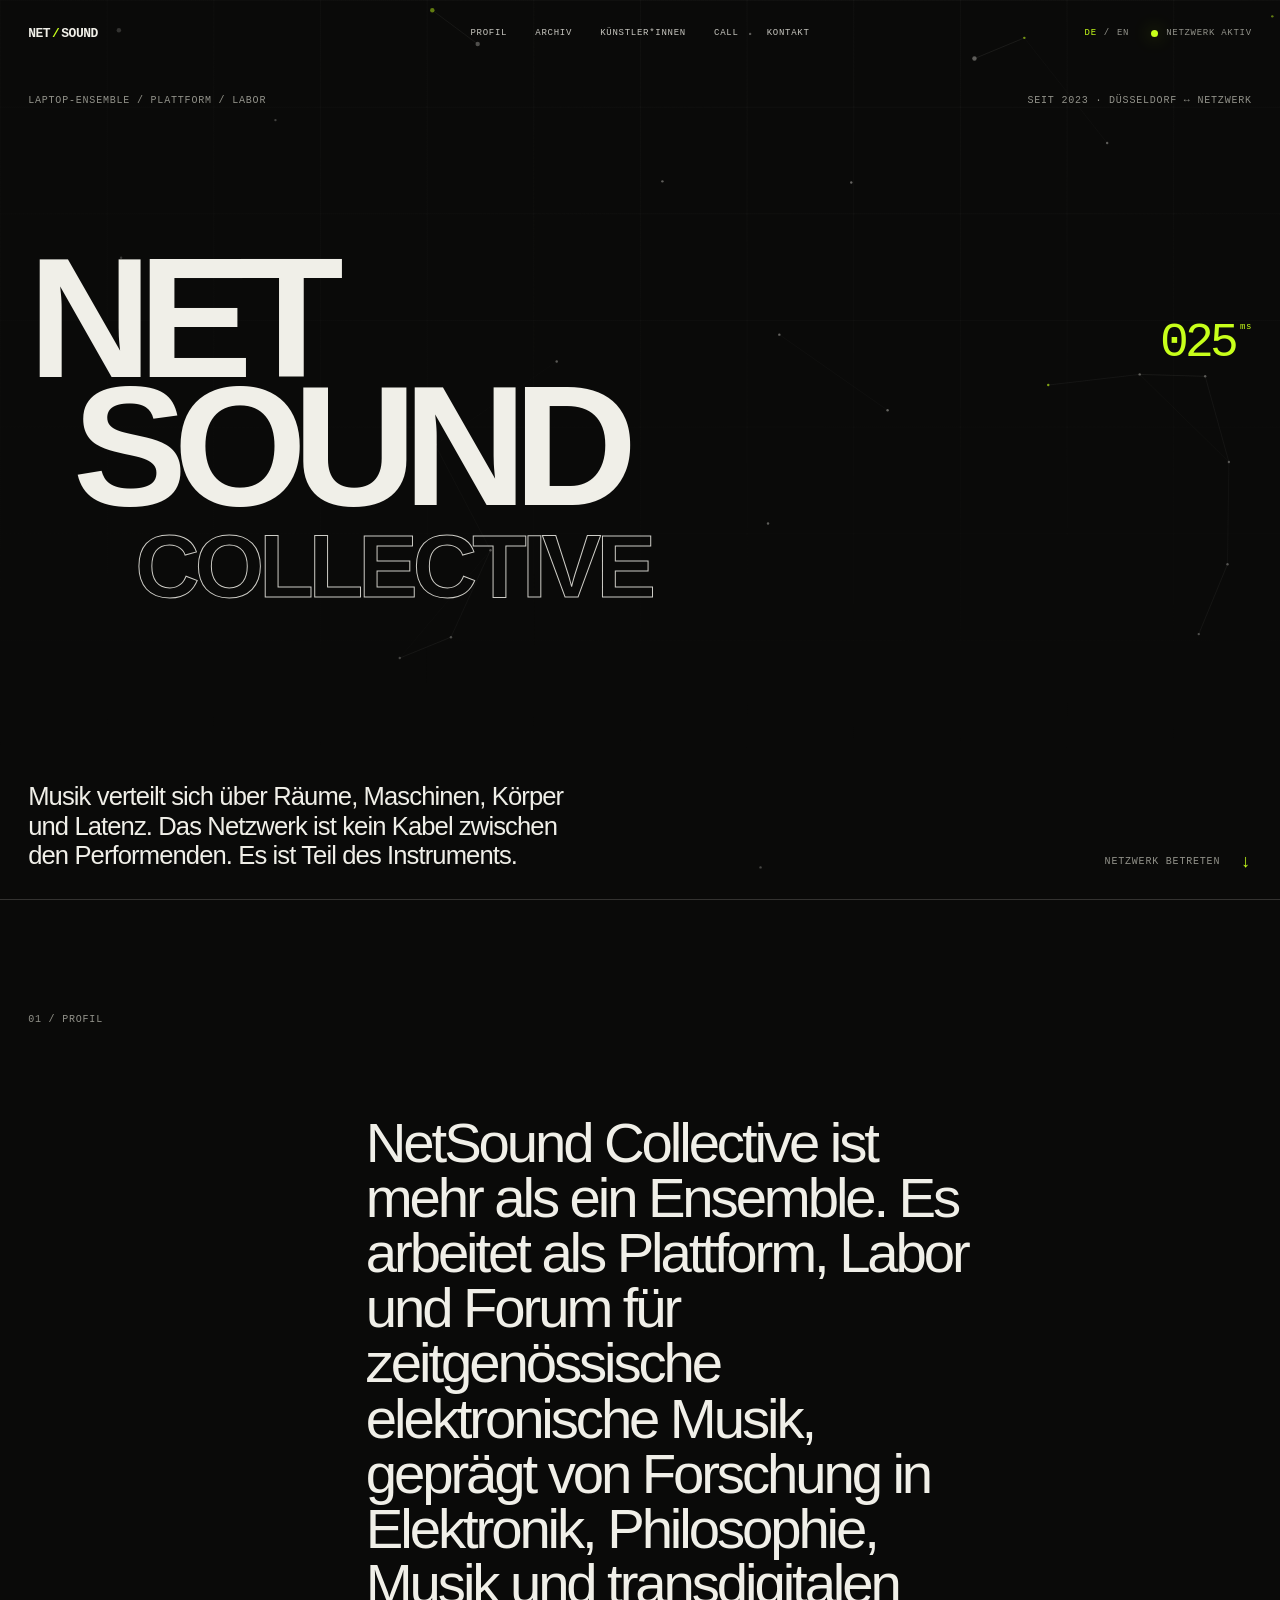
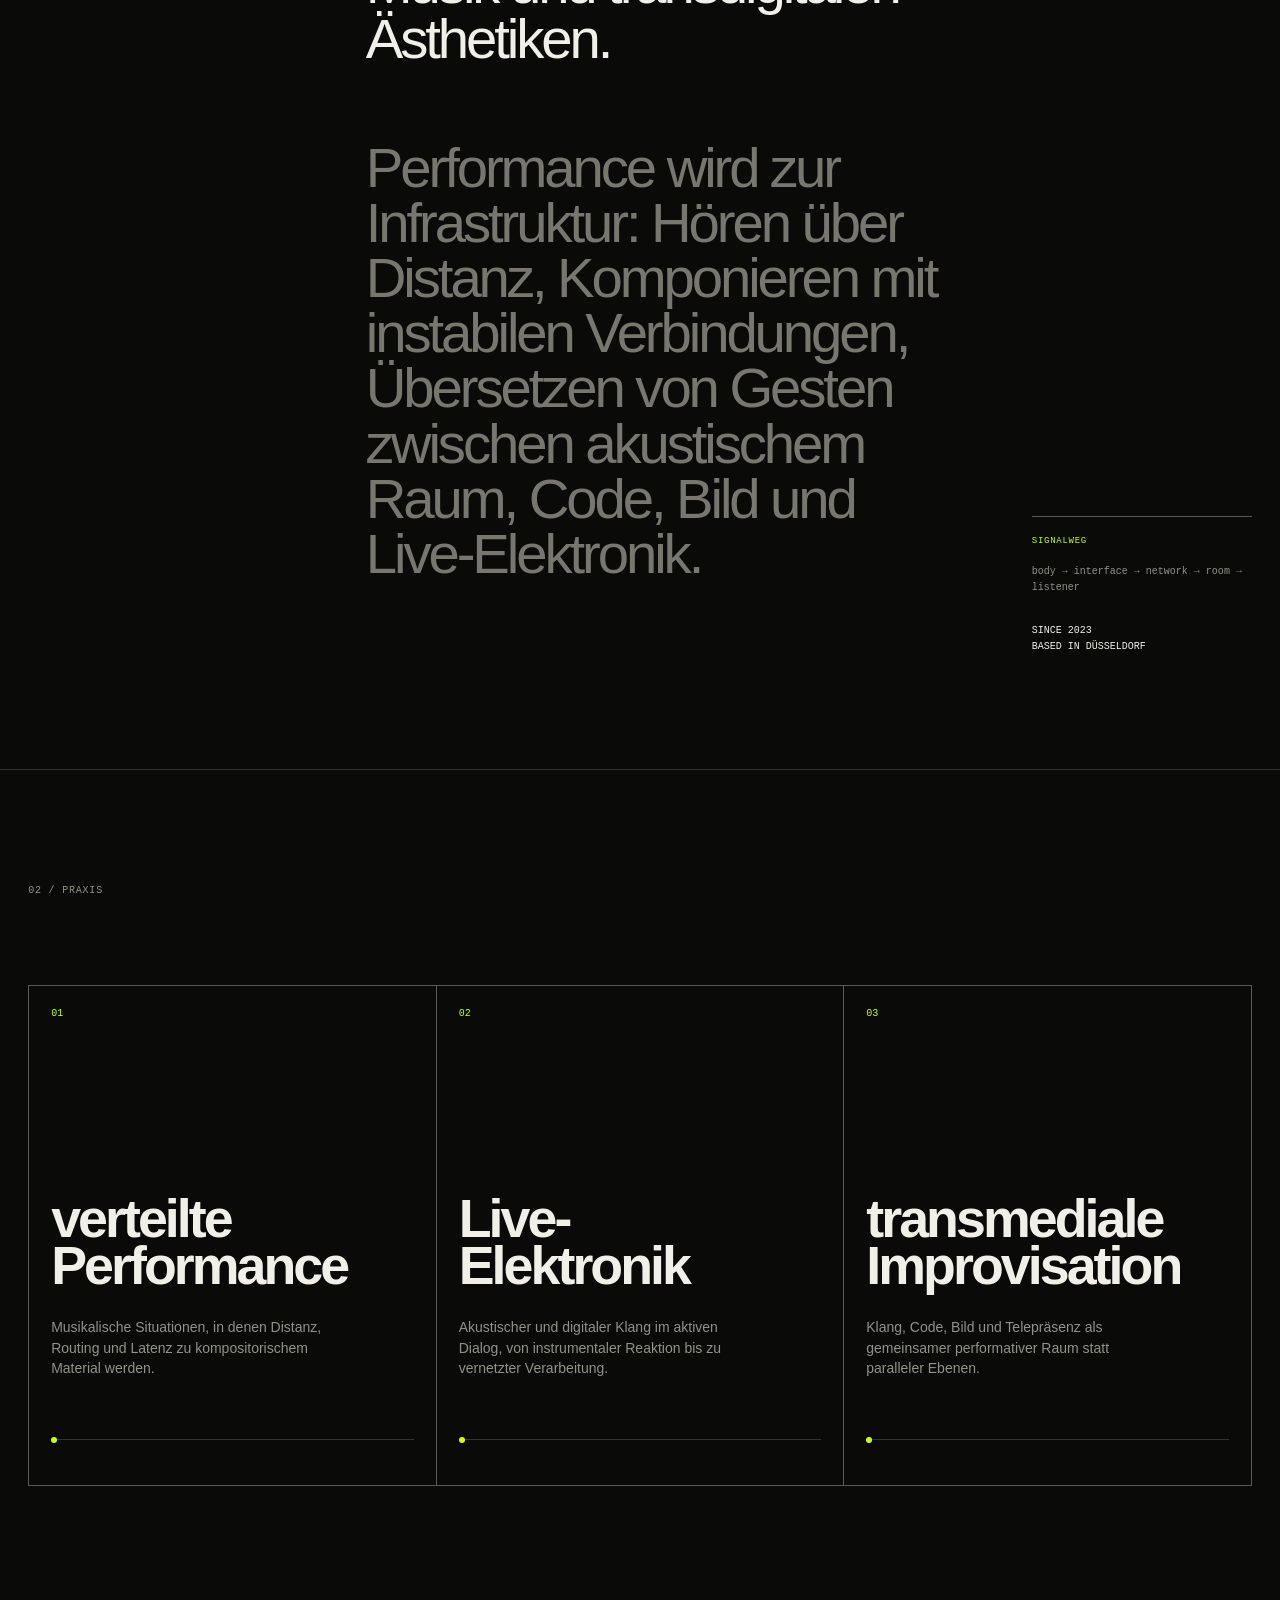
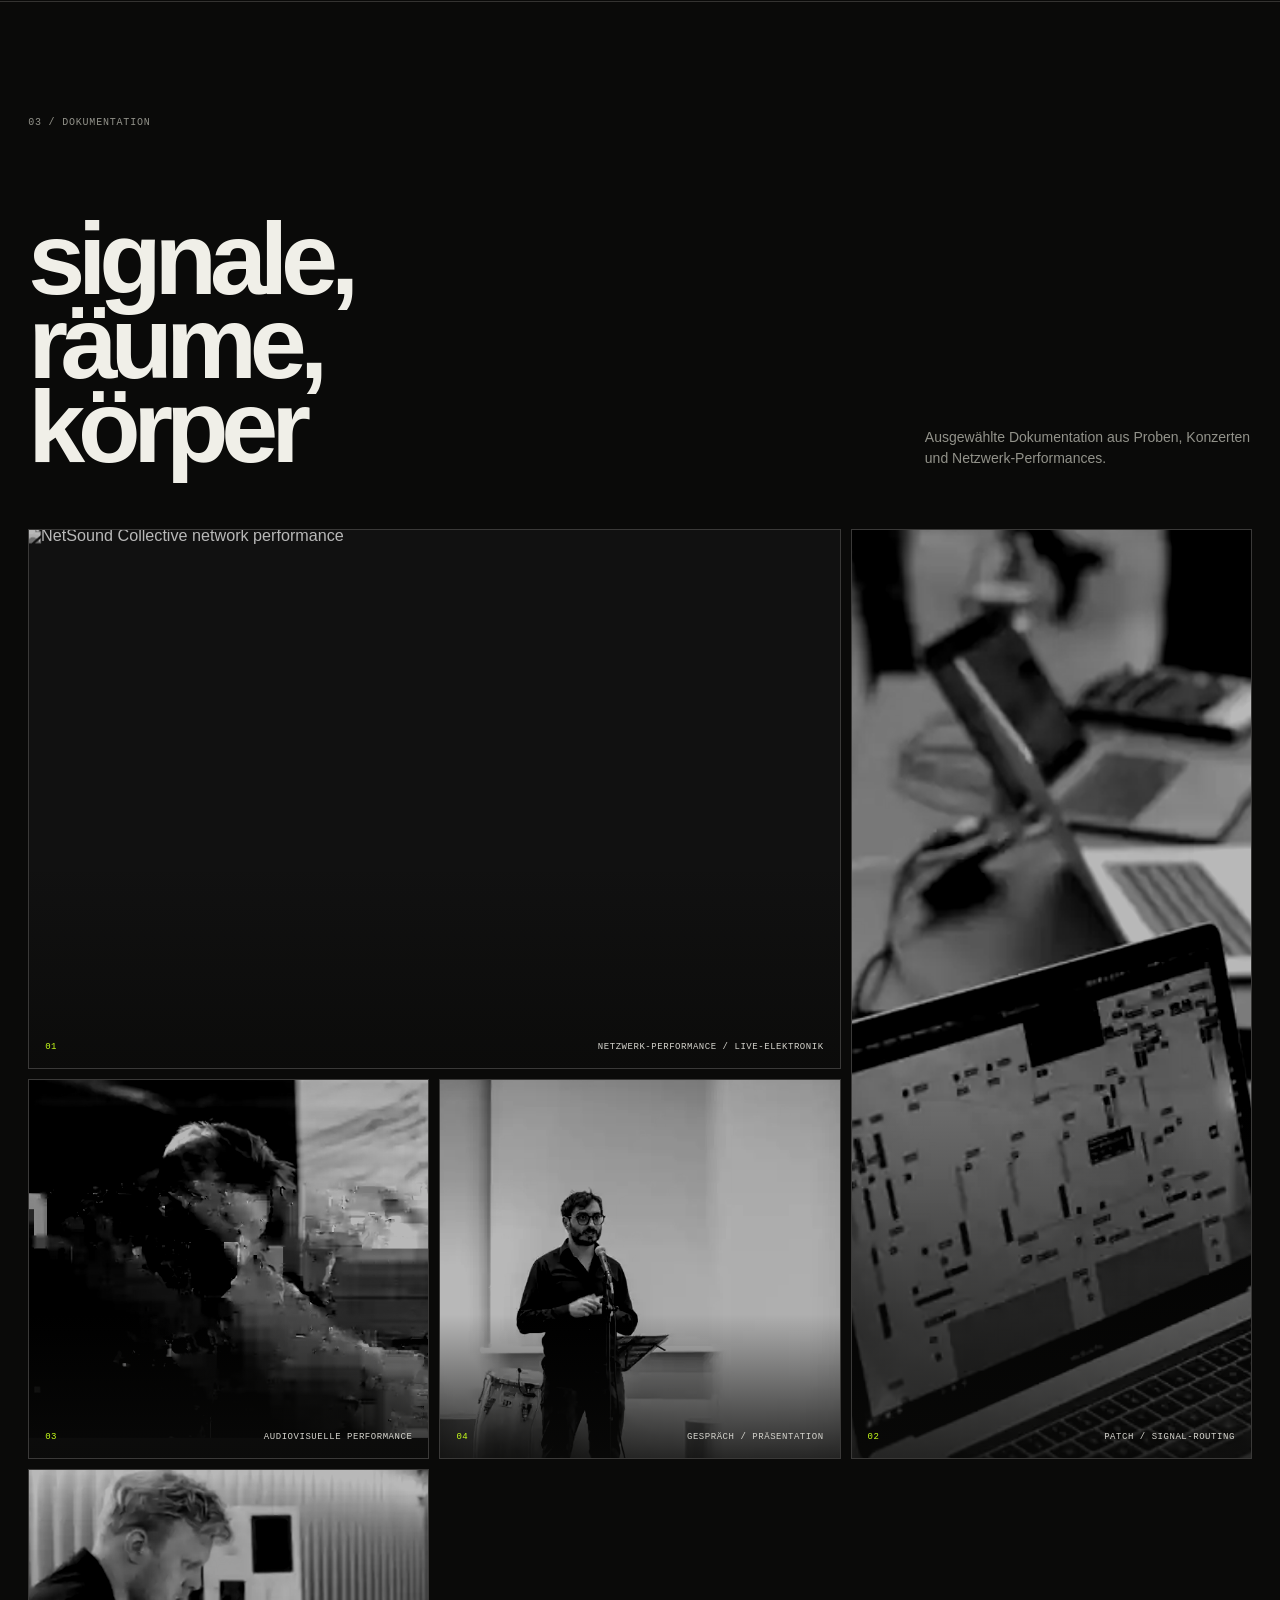
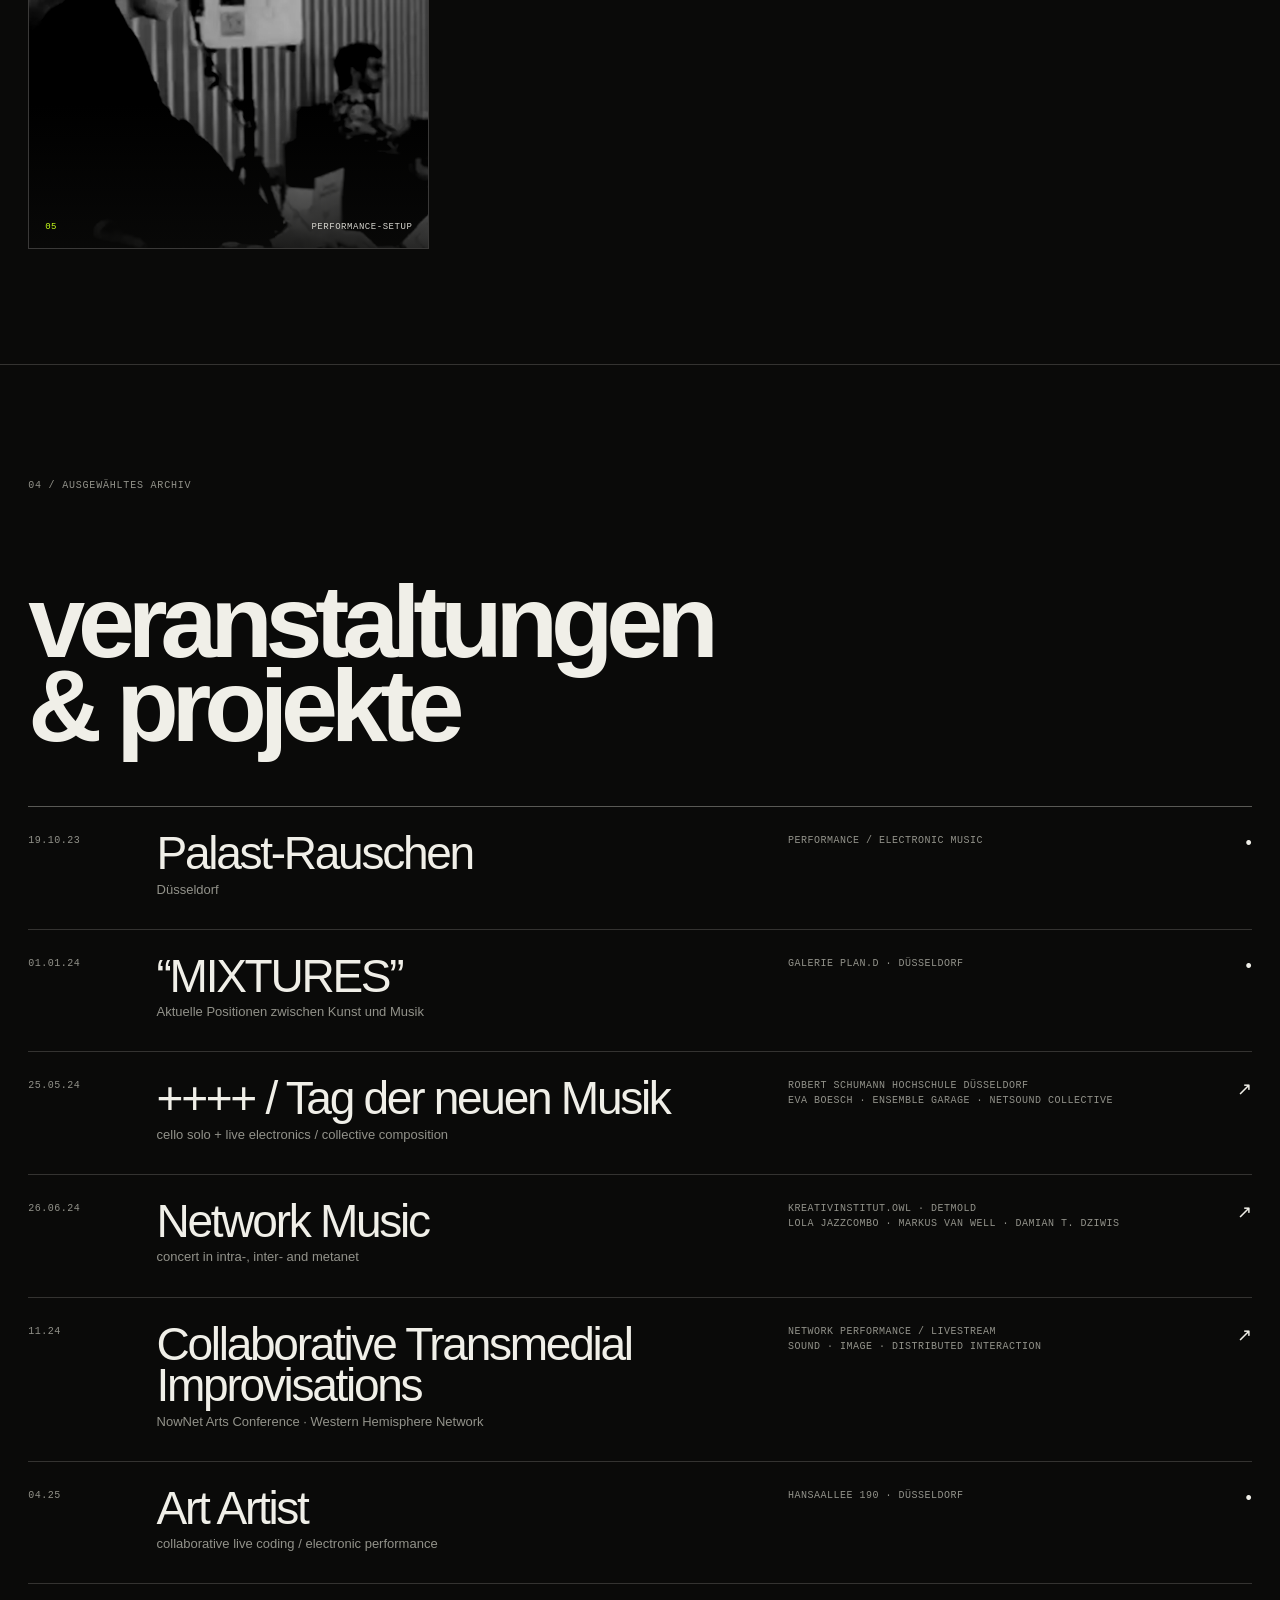
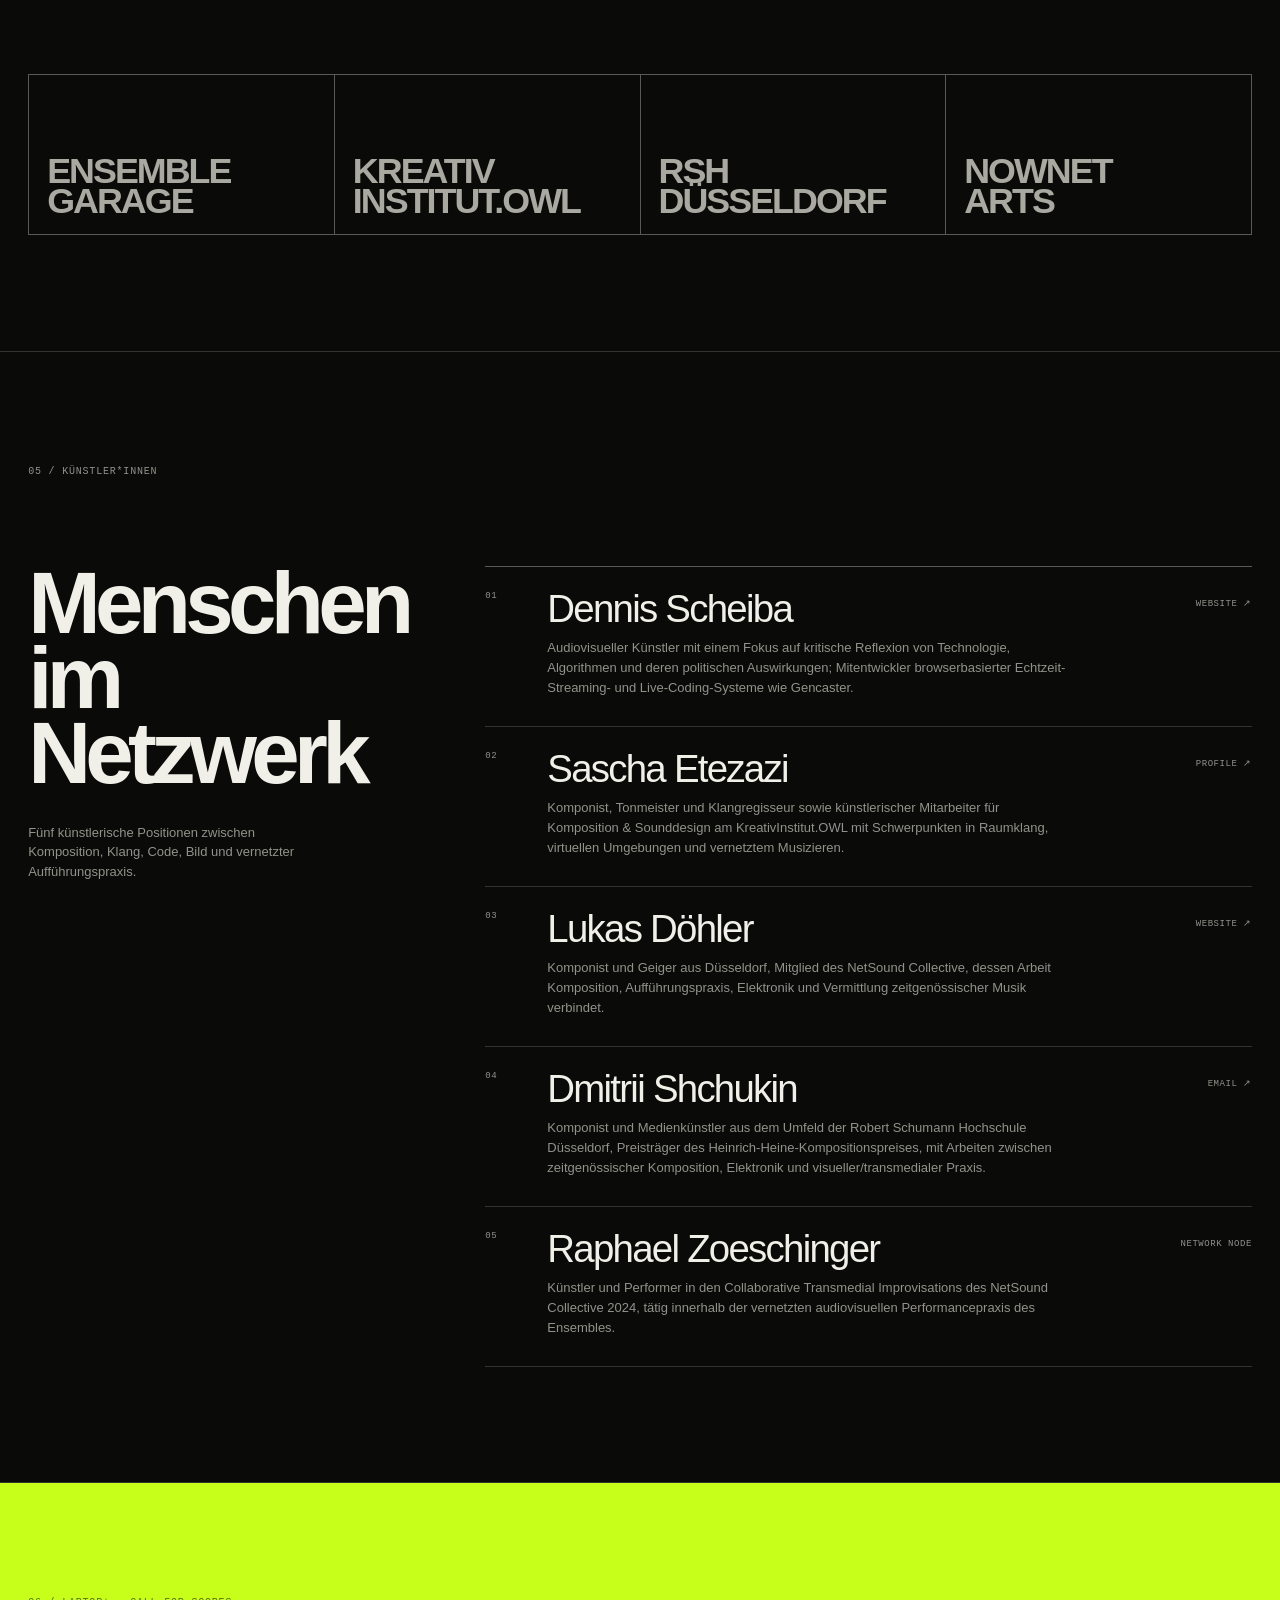
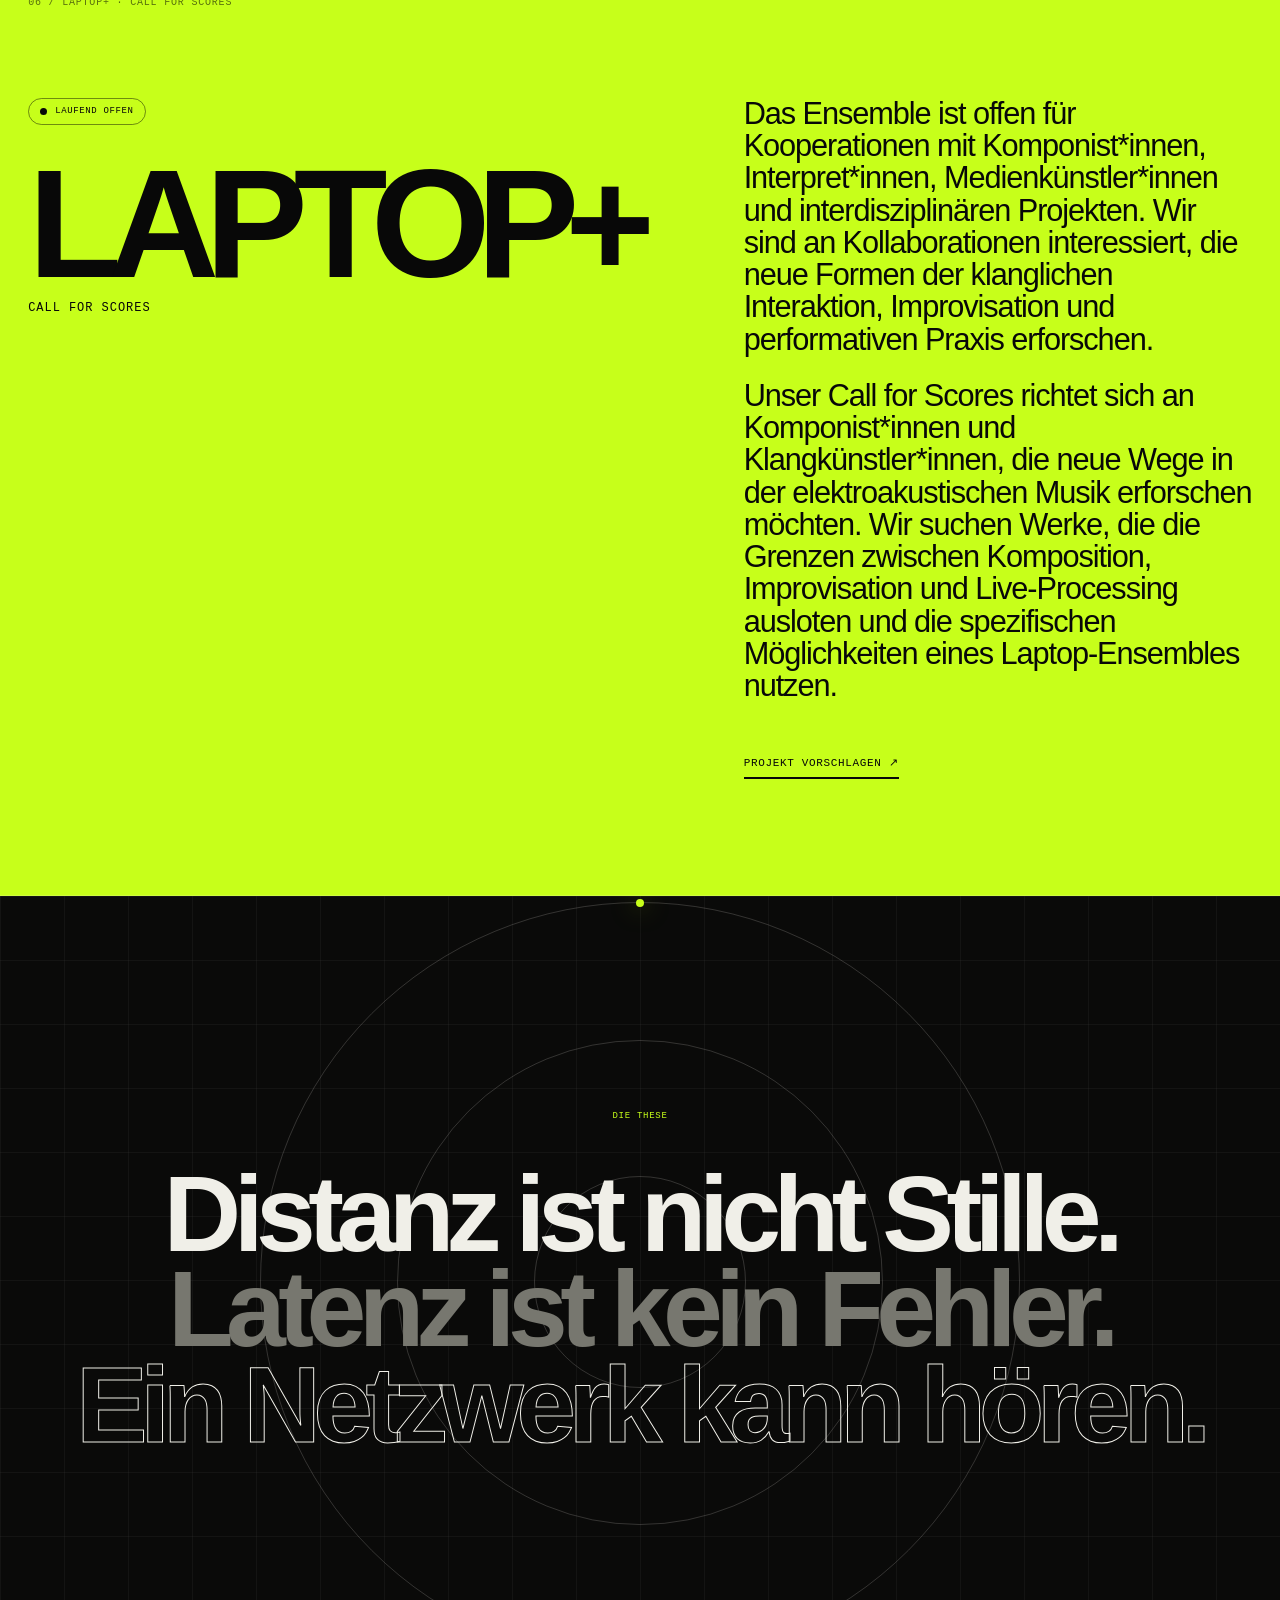
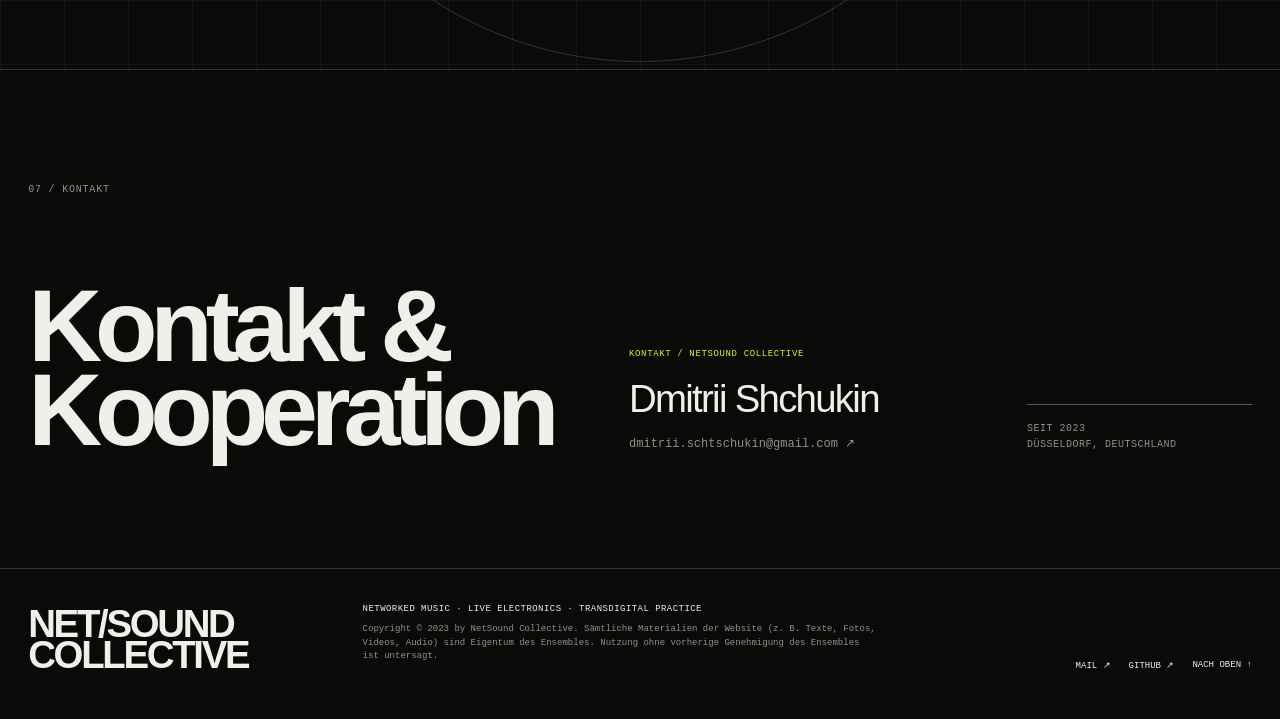
==== de.html @ 01eddfca "feat: expand bilingual NetSound Collective website" ====
<!doctype html>
<html lang="de">
<head>
  <meta charset="utf-8" />
  <meta name="viewport" content="width=device-width, initial-scale=1" />
  <meta name="theme-color" content="#0a0a09" />
  <meta name="description" content="NetSound Collective — Laptop-Ensemble für vernetzte, elektronische und transdigitale Musik, gegründet 2023 in Düsseldorf." />
  <link rel="alternate" hreflang="en" href="./index.html" />
  <link rel="alternate" hreflang="de" href="./de.html" />
  <title>NetSound Collective</title>
  <link rel="stylesheet" href="./styles.css" />
</head>
<body>
  <a class="skip-link" href="#main">Zum Inhalt springen</a>

  <header class="site-header" data-header>
    <a class="wordmark" href="#top" aria-label="NetSound Collective">
      <span>NET</span><span class="slash">/</span><span>SOUND</span>
    </a>

    <nav class="nav" aria-label="Primary navigation">
      <a href="#statement">Profil</a>
      <a href="#archive">Archiv</a>
      <a href="#artists">Künstler*innen</a>
      <a href="#call">Call</a>
      <a href="#contact">Kontakt</a>
    </nav>

    <div class="header-tools">
      <div class="language-switch" aria-label="Language">
        <span class="active">DE</span>
        <span>/</span>
        <a href="./index.html">EN</a>
      </div>
      <div class="status" aria-label="Netzwerk aktiv">
        <span class="status-dot"></span><span>Netzwerk aktiv</span>
      </div>
    </div>
  </header>

  <main id="main">
    <section class="hero" id="top" aria-labelledby="hero-title">
      <canvas class="network-canvas" data-network aria-hidden="true"></canvas>
      <div class="hero-grid"></div>

      <div class="hero-kicker reveal">
        <span>Laptop-Ensemble / Plattform / Labor</span>
        <span>Seit 2023 · Düsseldorf ↔ Netzwerk</span>
      </div>

      <h1 id="hero-title" class="hero-title reveal">
        <span>NET</span><span>SOUND</span><span>COLLECTIVE</span>
      </h1>

      <div class="hero-bottom reveal">
        <p class="hero-intro">Musik verteilt sich über Räume, Maschinen, Körper und Latenz. Das Netzwerk ist kein Kabel zwischen den Performenden. Es ist Teil des Instruments.</p>
        <a class="scroll-link" href="#statement">Netzwerk betreten <span>↓</span></a>
      </div>

      <div class="latency-readout" aria-hidden="true"><span data-latency>028</span><small>ms</small></div>
    </section>

    <section class="section statement" id="statement">
      <div class="section-index">01 / Profil</div>
      <div class="statement-copy reveal">
        <p>NetSound Collective ist mehr als ein Ensemble. Es arbeitet als Plattform, Labor und Forum für zeitgenössische elektronische Musik, geprägt von Forschung in Elektronik, Philosophie, Musik und transdigitalen Ästhetiken.</p>
        <p class="muted">Performance wird zur Infrastruktur: Hören über Distanz, Komponieren mit instabilen Verbindungen, Übersetzen von Gesten zwischen akustischem Raum, Code, Bild und Live-Elektronik.</p>
      </div>
      <aside class="statement-note reveal">
        <span>Signalweg</span>
        <strong>body → interface → network → room → listener</strong>
        <strong class="identity-note">since 2023<br />based in Düsseldorf</strong>
      </aside>
    </section>

    <section class="section practice" id="practice">
      <div class="section-index">02 / Praxis</div>
      <div class="practice-grid">
        <article class="practice-card reveal">
          <span class="card-number">01</span><h2>verteilte<br />Performance</h2><p>Musikalische Situationen, in denen Distanz, Routing und Latenz zu kompositorischem Material werden.</p>
          <div class="signal-line" aria-hidden="true"><i></i></div>
        </article>
        <article class="practice-card reveal">
          <span class="card-number">02</span><h2>Live-<br />Elektronik</h2><p>Akustischer und digitaler Klang im aktiven Dialog, von instrumentaler Reaktion bis zu vernetzter Verarbeitung.</p>
          <div class="signal-line offset" aria-hidden="true"><i></i></div>
        </article>
        <article class="practice-card reveal">
          <span class="card-number">03</span><h2>transmediale<br />Improvisation</h2><p>Klang, Code, Bild und Telepräsenz als gemeinsamer performativer Raum statt paralleler Ebenen.</p>
          <div class="signal-line slow" aria-hidden="true"><i></i></div>
        </article>
      </div>
    </section>

    <section class="section media-section" id="documentation">
      <div class="section-index">03 / Dokumentation</div>
      <div class="media-heading reveal">
        <h2>Signale,<br />Räume,<br />Körper</h2><p>Ausgewählte Dokumentation aus Proben, Konzerten und Netzwerk-Performances.</p>
      </div>
      <div class="media-grid">
        <figure class="media-item media-wide reveal">
          <img src="./assets/performance-01.webp" alt="NetSound Collective network performance" loading="lazy" />
          <figcaption><span>01</span>Netzwerk-Performance / Live-Elektronik</figcaption>
        </figure>
        <figure class="media-item media-tall reveal">
          <img src="./assets/equipment-01.webp" alt="Laptop with audio patch and signal routing" loading="lazy" />
          <figcaption><span>02</span>Patch / Signal-Routing</figcaption>
        </figure>
        <figure class="media-item reveal">
          <img src="./assets/performance-02.webp" alt="Audiovisual electronic music performance" loading="lazy" />
          <figcaption><span>03</span>Audiovisuelle Performance</figcaption>
        </figure>
        <figure class="media-item reveal">
          <img src="./assets/talk-01.webp" alt="Presentation during a NetSound Collective project" loading="lazy" />
          <figcaption><span>04</span>Gespräch / Präsentation</figcaption>
        </figure>
        <figure class="media-item reveal">
          <img src="./assets/performance-03.webp" alt="Electronic music performance setup" loading="lazy" />
          <figcaption><span>05</span>Performance-Setup</figcaption>
        </figure>
      </div>
    </section>

    <section class="section archive" id="archive">
      <div class="section-index">04 / ausgewähltes Archiv</div>
      <div class="archive-heading reveal"><h2>Veranstaltungen<br />& Projekte</h2></div>
      <div class="archive-list">
        <div class="archive-row reveal">
          <div class="archive-year">19.10.23</div>
          <div class="archive-main"><h3>Palast-Rauschen</h3><p>Düsseldorf</p></div>
          <div class="archive-meta">performance / electronic music</div><span class="archive-arrow">•</span>
        </div>
        <div class="archive-row reveal">
          <div class="archive-year">01.01.24</div>
          <div class="archive-main"><h3>“MIXTURES”</h3><p>Aktuelle Positionen zwischen Kunst und Musik</p></div>
          <div class="archive-meta">Galerie plan.d · Düsseldorf</div><span class="archive-arrow">•</span>
        </div>
        <a class="archive-row reveal" href="https://lukas-shotaro.de/werke/" target="_blank" rel="noreferrer">
          <div class="archive-year">25.05.24</div>
          <div class="archive-main"><h3>++++ / Tag der neuen Musik</h3><p>cello solo + live electronics / collective composition</p></div>
          <div class="archive-meta">Robert Schumann Hochschule Düsseldorf<br />Eva Boesch · Ensemble GARAGE · NetSound Collective</div><span class="archive-arrow">↗</span>
        </a>
        <a class="archive-row reveal" href="https://www.uni-paderborn.de/en/research/research-in-profile/digital-humanities/news/page-5" target="_blank" rel="noreferrer">
          <div class="archive-year">26.06.24</div>
          <div class="archive-main"><h3>Network Music</h3><p>concert in intra-, inter- and metanet</p></div>
          <div class="archive-meta">KreativInstitut.OWL · Detmold<br />LoLa Jazzcombo · Markus van Well · Damian T. Dziwis</div><span class="archive-arrow">↗</span>
        </a>
        <a class="archive-row reveal" href="https://lukas-shotaro.de/engagements/" target="_blank" rel="noreferrer">
          <div class="archive-year">11.24</div>
          <div class="archive-main"><h3>Collaborative Transmedial Improvisations</h3><p>NowNet Arts Conference · Western Hemisphere Network</p></div>
          <div class="archive-meta">network performance / livestream<br />sound · image · distributed interaction</div><span class="archive-arrow">↗</span>
        </a>
        <div class="archive-row reveal">
          <div class="archive-year">04.25</div>
          <div class="archive-main"><h3>Art Artist</h3><p>collaborative live coding / electronic performance</p></div>
          <div class="archive-meta">Hansaallee 190 · Düsseldorf</div><span class="archive-arrow">•</span>
        </div>
      </div>

      <div class="partners reveal" aria-label="Selected partners and contexts">
        <a href="https://ensemblegarage.de/" target="_blank" rel="noreferrer">ENSEMBLE<br />GARAGE</a>
        <a href="https://kreativ.institute/" target="_blank" rel="noreferrer">KREATIV<br />INSTITUT.OWL</a>
        <a href="https://www.rsh-duesseldorf.de/" target="_blank" rel="noreferrer">RSH<br />DÜSSELDORF</a>
        <a href="https://nownetarts.org/" target="_blank" rel="noreferrer">NOWNET<br />ARTS</a>
      </div>
    </section>

    <section class="section artists" id="artists">
      <div class="section-index">05 / Künstler*innen</div>
      <div class="artists-heading reveal">
        <h2>Menschen im<br />Netzwerk</h2><p>Fünf künstlerische Positionen zwischen Komposition, Klang, Code, Bild und vernetzter Aufführungspraxis.</p>
      </div>

      <div class="artist-list reveal">
        <article class="artist-bio">
          <span class="artist-no">01</span>
          <div><h3>Dennis Scheiba</h3>
            <p>Audiovisueller Künstler mit einem Fokus auf kritische Reflexion von Technologie, Algorithmen und deren politischen Auswirkungen; Mitentwickler browserbasierter Echtzeit-Streaming- und Live-Coding-Systeme wie Gencaster.</p>
          </div>
          <a href="https://dennis-scheiba.com/" target="_blank" rel="noreferrer">website ↗</a>
        </article>
        <article class="artist-bio">
          <span class="artist-no">02</span>
          <div><h3>Sascha Etezazi</h3>
            <p>Komponist, Tonmeister und Klangregisseur sowie künstlerischer Mitarbeiter für Komposition & Sounddesign am KreativInstitut.OWL mit Schwerpunkten in Raumklang, virtuellen Umgebungen und vernetztem Musizieren.</p>
          </div>
          <a href="https://kreativ.institute/de/ueber-kio/team/sascha-etezazi" target="_blank" rel="noreferrer">profile ↗</a>
        </article>
        <article class="artist-bio">
          <span class="artist-no">03</span>
          <div><h3>Lukas Döhler</h3>
            <p>Komponist und Geiger aus Düsseldorf, Mitglied des NetSound Collective, dessen Arbeit Komposition, Aufführungspraxis, Elektronik und Vermittlung zeitgenössischer Musik verbindet.</p>
          </div>
          <a href="https://lukas-shotaro.de/" target="_blank" rel="noreferrer">website ↗</a>
        </article>
        <article class="artist-bio">
          <span class="artist-no">04</span>
          <div><h3>Dmitrii Shchukin</h3>
            <p>Komponist und Medienkünstler aus dem Umfeld der Robert Schumann Hochschule Düsseldorf, Preisträger des Heinrich-Heine-Kompositionspreises, mit Arbeiten zwischen zeitgenössischer Komposition, Elektronik und visueller/transmedialer Praxis.</p>
          </div>
          <a href="mailto:dmitrii.schtschukin@gmail.com">email ↗</a>
        </article>
        <article class="artist-bio">
          <span class="artist-no">05</span>
          <div><h3>Raphael Zoeschinger</h3>
            <p>Künstler und Performer in den Collaborative Transmedial Improvisations des NetSound Collective 2024, tätig innerhalb der vernetzten audiovisuellen Performancepraxis des Ensembles.</p>
          </div>
          <span class="artist-role">network node</span>
        </article>
      </div>
    </section>

    <section class="section call-section" id="call">
      <div class="section-index">06 / Laptop+ · Call for Scores</div>
      <div class="call-layout">
        <div class="call-heading reveal">
          <span class="open-pill"><i></i>laufend offen</span>
          <h2>LAPTOP+</h2>
          <strong>Call for Scores</strong>
        </div>
        <div class="call-copy reveal">
          <p>Das Ensemble ist offen für Kooperationen mit Komponist*innen, Interpret*innen, Medienkünstler*innen und interdisziplinären Projekten. Wir sind an Kollaborationen interessiert, die neue Formen der klanglichen Interaktion, Improvisation und performativen Praxis erforschen.</p>
          <p>Unser Call for Scores richtet sich an Komponist*innen und Klangkünstler*innen, die neue Wege in der elektroakustischen Musik erforschen möchten. Wir suchen Werke, die die Grenzen zwischen Komposition, Improvisation und Live-Processing ausloten und die spezifischen Möglichkeiten eines Laptop-Ensembles nutzen.</p>
          <a class="call-action" href="mailto:dmitrii.schtschukin@gmail.com?subject=NetSound%20Collective%20-%20Laptop%2B%20Call%20for%20Scores">Projekt vorschlagen ↗</a>
        </div>
      </div>
    </section>

    <section class="section manifesto">
      <div class="manifesto-grid" aria-hidden="true"></div>
      <div class="manifesto-text reveal">
        <span>die These</span>
        <p>Distanz ist nicht Stille.</p>
        <p>Latenz ist kein Fehler.</p>
        <p>Ein Netzwerk kann hören.</p>
      </div>
      <div class="manifesto-node" aria-hidden="true"><i></i></div>
    </section>

    <section class="section contact-section" id="contact">
      <div class="section-index">07 / Kontakt</div>
      <div class="contact-grid">
        <div class="contact-title reveal"><h2>Kontakt &<br />Kooperation</h2></div>
        <div class="contact-details reveal">
          <span>Kontakt / NetSound Collective</span>
          <h3>Dmitrii Shchukin</h3>
          <a href="mailto:dmitrii.schtschukin@gmail.com">dmitrii.schtschukin@gmail.com ↗</a>
        </div>
        <div class="contact-place reveal"><p>Seit 2023<br />Düsseldorf, Deutschland</p></div>
      </div>
    </section>
  </main>

  <footer class="footer">
    <div class="footer-mark">NET/SOUND<br />COLLECTIVE</div>
    <div class="footer-copy">
      <p>networked music · live electronics · transdigital practice</p>
      <p class="muted">Copyright © 2023 by NetSound Collective. Sämtliche Materialien der Website (z. B. Texte, Fotos, Videos, Audio) sind Eigentum des Ensembles. Nutzung ohne vorherige Genehmigung des Ensembles ist untersagt.</p>
    </div>
    <div class="footer-links">
      <a href="mailto:dmitrii.schtschukin@gmail.com">mail ↗</a>
      <a href="https://github.com/dschkn/netsoundcollective" target="_blank" rel="noreferrer">github ↗</a>
      <a href="#top">nach oben ↑</a>
    </div>
  </footer>

  <script src="./script.js"></script>
</body>
</html>
---- styles.css ----
:root {
  --bg: #0a0a09;
  --bg-soft: #11110f;
  --ink: #f0efe8;
  --muted: #92928a;
  --line: rgba(240,239,232,.18);
  --line-strong: rgba(240,239,232,.34);
  --signal: #c7ff1a;
  --max: 1600px;
  --pad: clamp(18px, 2.2vw, 36px);
  --sans: Inter, "Helvetica Neue", Helvetica, Arial, sans-serif;
  --mono: "SFMono-Regular", "SF Mono", "Roboto Mono", "Courier New", monospace;
}
* { box-sizing: border-box; }
html { scroll-behavior: smooth; background: var(--bg); }
body { margin: 0; background: var(--bg); color: var(--ink); font-family: var(--sans); -webkit-font-smoothing: antialiased; overflow-x: hidden; }
a { color: inherit; text-decoration: none; }
::selection { background: var(--signal); color: #080808; }
.skip-link { position: fixed; top: 8px; left: 8px; transform: translateY(-150%); z-index: 100; padding: 8px 10px; background: var(--signal); color: #000; font: 12px var(--mono); }
.skip-link:focus { transform: translateY(0); }

.site-header { position: fixed; inset: 0 0 auto 0; z-index: 40; min-height: 68px; padding: 0 var(--pad); display: grid; grid-template-columns: 1fr auto 1fr; align-items: center; border-bottom: 1px solid transparent; transition: background .25s ease, border-color .25s ease; }
.site-header.scrolled { background: rgba(10,10,9,.9); backdrop-filter: blur(14px); border-bottom-color: var(--line); }
.wordmark { width: max-content; font: 700 13px/1 var(--mono); letter-spacing: -.04em; }
.wordmark .slash { color: var(--signal); margin: 0 2px; }
.nav { display: flex; gap: clamp(16px, 2.2vw, 36px); }
.nav a, .status, .language-switch { font: 9px/1 var(--mono); text-transform: uppercase; letter-spacing: .08em; }
.nav a { color: #c7c6bf; transition: color .2s ease; }
.nav a:hover, .language-switch a:hover { color: var(--signal); }
.header-tools { justify-self: end; display: flex; align-items: center; gap: 22px; }
.language-switch { display: flex; gap: 7px; color: var(--muted); }
.language-switch .active { color: var(--signal); }
.status { display: flex; align-items: center; gap: 8px; color: var(--muted); }
.status-dot { width: 7px; aspect-ratio: 1; border-radius: 50%; background: var(--signal); box-shadow: 0 0 18px rgba(199,255,26,.45); animation: breathe 2.4s ease-in-out infinite; }
@keyframes breathe { 50% { opacity: .28; } }

.hero { position: relative; min-height: 100svh; padding: 94px var(--pad) 28px; display: grid; grid-template-rows: auto 1fr auto; overflow: hidden; border-bottom: 1px solid var(--line); }
.network-canvas, .hero-grid { position: absolute; inset: 0; width: 100%; height: 100%; }
.network-canvas { z-index: 0; opacity: .72; }
.hero-grid { z-index: 0; pointer-events: none; background-image: linear-gradient(to right, rgba(240,239,232,.04) 1px, transparent 1px), linear-gradient(to bottom, rgba(240,239,232,.04) 1px, transparent 1px); background-size: 8.333vw 8.333vw; mask-image: linear-gradient(to bottom, rgba(0,0,0,.9), transparent 88%); }
.hero::after { content:""; position:absolute; inset:0; pointer-events:none; background:radial-gradient(circle at 68% 34%, transparent 0, transparent 14%, rgba(10,10,9,.3) 52%, rgba(10,10,9,.8) 100%); }
.hero > *:not(.network-canvas):not(.hero-grid) { position: relative; z-index: 2; }
.hero-kicker { display:flex; justify-content:space-between; font:10px/1.4 var(--mono); text-transform:uppercase; letter-spacing:.08em; color:var(--muted); }
.hero-title { align-self:center; margin:3vh 0 7vh; display:flex; flex-direction:column; width:min-content; font-size:clamp(76px,13.4vw,250px); line-height:.75; letter-spacing:-.08em; font-weight:760; text-transform:uppercase; }
.hero-title span:nth-child(2){ margin-left:.26em; }
.hero-title span:nth-child(3){ color:transparent; -webkit-text-stroke:1px rgba(240,239,232,.85); font-size:.52em; letter-spacing:-.055em; margin:.25em 0 0 1.2em; }
.hero-bottom { display:grid; grid-template-columns:minmax(280px,560px) 1fr; gap:60px; align-items:end; }
.hero-intro { margin:0; font-size:clamp(18px,2vw,32px); line-height:1.16; letter-spacing:-.035em; text-wrap:balance; }
.scroll-link { justify-self:end; display:flex; gap:20px; align-items:center; font:10px/1 var(--mono); text-transform:uppercase; letter-spacing:.08em; color:var(--muted); }
.scroll-link span { color:var(--signal); font-size:18px; }
.latency-readout { position:absolute!important; top:36%; right:var(--pad); display:flex; gap:5px; align-items:flex-start; color:var(--signal); font:48px/.8 var(--mono); letter-spacing:-.08em; }
.latency-readout small { font-size:9px; letter-spacing:.06em; }

.section { position:relative; max-width:var(--max); margin:0 auto; padding:clamp(70px,9vw,150px) var(--pad); border-bottom:1px solid var(--line); }
.section-index { margin-bottom:clamp(48px,7vw,110px); font:10px/1 var(--mono); letter-spacing:.08em; text-transform:uppercase; color:var(--muted); }

.statement { display:grid; grid-template-columns:minmax(150px,1fr) minmax(420px,2.2fr) minmax(220px,.8fr); column-gap:clamp(24px,5vw,90px); }
.statement .section-index { grid-column:1/-1; }
.statement-copy { grid-column:2; }
.statement-copy p { margin:0 0 1.3em; font-size:clamp(30px,4.4vw,76px); line-height:.98; letter-spacing:-.055em; max-width:1100px; }
.statement-copy p.muted { color:#77776f; }
.statement-note { grid-column:3; align-self:end; padding-top:20px; border-top:1px solid var(--line-strong); }
.statement-note span { display:block; margin-bottom:18px; color:var(--signal); font:9px/1 var(--mono); text-transform:uppercase; letter-spacing:.08em; }
.statement-note strong { display:block; font:10px/1.55 var(--mono); color:var(--muted); font-weight:400; }
.statement-note .identity-note { margin-top:28px; color:var(--ink); text-transform:uppercase; }

.practice-grid { display:grid; grid-template-columns:repeat(3,1fr); border-top:1px solid var(--line-strong); border-left:1px solid var(--line-strong); }
.practice-card { min-height:500px; padding:22px; display:flex; flex-direction:column; border-right:1px solid var(--line-strong); border-bottom:1px solid var(--line-strong); overflow:hidden; }
.card-number { font:10px var(--mono); color:var(--signal); }
.practice-card h2 { margin:auto 0 28px; font-size:clamp(38px,4.2vw,70px); line-height:.88; letter-spacing:-.055em; font-weight:560; }
.practice-card p { max-width:36ch; min-height:80px; margin:0; color:var(--muted); font-size:14px; line-height:1.45; }
.signal-line { position:relative; margin-top:42px; height:24px; border-top:1px solid var(--line); }
.signal-line i { position:absolute; top:-3px; left:0; width:6px; height:6px; border-radius:50%; background:var(--signal); animation:travel 3.4s linear infinite; }
.signal-line.offset i { animation-delay:-1.4s; }
.signal-line.slow i { animation-duration:5.2s; animation-delay:-.7s; }
@keyframes travel { to { left:calc(100% - 6px); } }

.media-section { overflow:hidden; }
.media-heading { display:grid; grid-template-columns:1.7fr 1fr; align-items:end; gap:40px; margin-bottom:60px; }
.media-heading h2, .archive-heading h2 { margin:0; font-size:clamp(58px,8vw,132px); line-height:.82; letter-spacing:-.07em; font-weight:580; text-transform:lowercase; }
.media-heading p { margin:0; max-width:42ch; color:var(--muted); font-size:14px; line-height:1.5; justify-self:end; }
.media-grid { display:grid; grid-template-columns:repeat(12,1fr); gap:10px; }
.media-item { margin:0; grid-column:span 4; position:relative; min-height:380px; overflow:hidden; background:#111; border:1px solid var(--line); }
.media-item.media-wide { grid-column:span 8; min-height:540px; }
.media-item.media-tall { grid-column:span 4; grid-row:span 2; min-height:760px; }
.media-item img { width:100%; height:100%; position:absolute; inset:0; object-fit:cover; filter:grayscale(1) contrast(1.35) brightness(.72); transform:scale(1.01); transition:filter .5s ease, transform .8s cubic-bezier(.2,.7,.2,1); }
.media-item:hover img { filter:grayscale(0) contrast(1.08) brightness(.9); transform:scale(1.035); }
.media-item::after { content:""; position:absolute; inset:0; background:linear-gradient(to top,rgba(10,10,9,.82),transparent 38%); pointer-events:none; }
.media-item figcaption { position:absolute; z-index:2; inset:auto 16px 14px 16px; display:flex; justify-content:space-between; gap:20px; font:9px/1.3 var(--mono); text-transform:uppercase; letter-spacing:.06em; color:#d5d4cd; }
.media-item figcaption span { color:var(--signal); }

.archive-heading { margin-bottom:58px; }
.archive-list { border-top:1px solid var(--line-strong); }
.archive-row { display:grid; grid-template-columns:90px 1.5fr 1fr 30px; gap:clamp(20px,3vw,54px); align-items:start; padding:26px 0 30px; border-bottom:1px solid var(--line); transition:color .2s ease,padding .2s ease; }
a.archive-row:hover { color:var(--signal); padding-left:8px; padding-right:8px; }
.archive-year,.archive-meta { font:10px/1.5 var(--mono); text-transform:uppercase; letter-spacing:.05em; color:var(--muted); }
.archive-main h3 { margin:0 0 6px; font-size:clamp(30px,3.6vw,60px); line-height:.9; letter-spacing:-.05em; font-weight:530; }
.archive-main p { margin:0; color:var(--muted); font-size:13px; line-height:1.4; }
.archive-arrow { justify-self:end; font-size:18px; }
.partners { display:grid; grid-template-columns:repeat(4,1fr); margin-top:90px; border-top:1px solid var(--line-strong); border-left:1px solid var(--line-strong); }
.partners a { min-height:160px; padding:18px; display:flex; align-items:flex-end; border-right:1px solid var(--line-strong); border-bottom:1px solid var(--line-strong); font-size:clamp(22px,2.8vw,46px); line-height:.83; letter-spacing:-.055em; font-weight:700; color:#aaa9a1; transition:color .2s ease,background .2s ease; }
.partners a:hover { color:#0a0a09; background:var(--signal); }

.artists { display:grid; grid-template-columns:1fr 2.4fr; column-gap:clamp(32px,6vw,100px); }
.artists .section-index { grid-column:1/-1; }
.artists-heading h2 { margin:0; font-size:clamp(48px,6.8vw,112px); line-height:.86; letter-spacing:-.065em; font-weight:560; }
.artists-heading p { margin:32px 0 0; max-width:38ch; color:var(--muted); font-size:13px; line-height:1.5; }
.artist-list { border-top:1px solid var(--line-strong); }
.artist-bio { display:grid; grid-template-columns:44px 1fr auto; gap:18px; padding:24px 0 28px; border-bottom:1px solid var(--line); align-items:start; }
.artist-no,.artist-role,.artist-bio>a { font:9px/1.3 var(--mono); text-transform:uppercase; color:var(--muted); letter-spacing:.06em; }
.artist-bio h3 { margin:0 0 10px; font-size:clamp(27px,3vw,48px); line-height:.95; letter-spacing:-.045em; font-weight:480; }
.artist-bio p { margin:0; max-width:72ch; color:var(--muted); font-size:13px; line-height:1.55; }
.artist-bio>a { padding-top:8px; }
.artist-bio>a:hover { color:var(--signal); }
.artist-role { padding-top:8px; }

.call-section { max-width:none; background:var(--signal); color:#080808; }
.call-section .section-index { color:rgba(0,0,0,.56); max-width:var(--max); margin-left:auto; margin-right:auto; }
.call-layout { max-width:var(--max); margin:0 auto; display:grid; grid-template-columns:1fr 1.15fr; gap:clamp(50px,8vw,130px); }
.call-heading { position:relative; }
.call-heading h2 { margin:46px 0 0; font-size:clamp(86px,12vw,210px); line-height:.7; letter-spacing:-.09em; font-weight:800; }
.call-heading strong { display:block; margin-top:24px; font:12px/1 var(--mono); text-transform:uppercase; letter-spacing:.08em; }
.open-pill { display:inline-flex; align-items:center; gap:8px; border:1px solid rgba(0,0,0,.45); border-radius:100px; padding:8px 11px; font:9px/1 var(--mono); text-transform:uppercase; letter-spacing:.07em; }
.open-pill i { width:7px; height:7px; background:#080808; border-radius:50%; animation:breathe 2.4s ease-in-out infinite; }
.call-copy { align-self:end; }
.call-copy p { margin:0 0 24px; font-size:clamp(22px,2.4vw,39px); line-height:1.05; letter-spacing:-.035em; }
.call-action { display:inline-flex; margin-top:18px; padding:14px 0 8px; border-bottom:2px solid #080808; font:11px/1 var(--mono); text-transform:uppercase; letter-spacing:.06em; }

.manifesto { max-width:none; min-height:86svh; display:flex; align-items:center; justify-content:center; overflow:hidden; }
.manifesto-grid { position:absolute; inset:0; background-image:linear-gradient(var(--line) 1px,transparent 1px),linear-gradient(90deg,var(--line) 1px,transparent 1px); background-size:64px 64px; opacity:.25; }
.manifesto-text { position:relative; z-index:2; text-align:center; }
.manifesto-text span { display:block; margin-bottom:46px; font:9px var(--mono); text-transform:uppercase; letter-spacing:.08em; color:var(--signal); }
.manifesto-text p { margin:0; font-size:clamp(54px,8.4vw,150px); line-height:.89; letter-spacing:-.07em; font-weight:590; }
.manifesto-text p:nth-child(3) { color:#77776f; }
.manifesto-text p:nth-child(4) { color:transparent; -webkit-text-stroke:1px var(--ink); }
.manifesto-node { position:absolute; width:min(60vw,760px); aspect-ratio:1; border:1px solid var(--line); border-radius:50%; }
.manifesto-node::before,.manifesto-node::after { content:""; position:absolute; inset:18%; border:1px solid var(--line); border-radius:50%; }
.manifesto-node::after { inset:36%; }
.manifesto-node i { position:absolute; left:50%; top:0; width:8px; height:8px; border-radius:50%; background:var(--signal); transform:translate(-50%,-50%); box-shadow:0 0 25px rgba(199,255,26,.55); animation:orbit 12s linear infinite; transform-origin:0 calc(min(60vw,760px)/2); }
@keyframes orbit { to { transform:translate(-50%,-50%) rotate(360deg); } }

.contact-grid { display:grid; grid-template-columns:1.4fr 1fr .7fr; gap:clamp(30px,6vw,90px); align-items:end; }
.contact-title h2 { margin:0; font-size:clamp(60px,8vw,132px); line-height:.82; letter-spacing:-.07em; font-weight:580; }
.contact-details span { display:block; margin-bottom:18px; font:9px/1 var(--mono); color:var(--signal); text-transform:uppercase; letter-spacing:.07em; }
.contact-details h3 { margin:0 0 12px; font-size:clamp(26px,3vw,46px); letter-spacing:-.045em; font-weight:480; }
.contact-details a { font:12px/1.4 var(--mono); color:var(--muted); word-break:break-word; }
.contact-details a:hover { color:var(--signal); }
.contact-place { padding-top:16px; border-top:1px solid var(--line-strong); }
.contact-place p { margin:0; font:10px/1.55 var(--mono); text-transform:uppercase; letter-spacing:.05em; color:var(--muted); }

.footer { max-width:var(--max); margin:0 auto; padding:34px var(--pad) 48px; display:grid; grid-template-columns:.7fr 1.6fr auto; gap:40px; align-items:end; }
.footer-mark { font-size:clamp(24px,3vw,48px); line-height:.8; letter-spacing:-.06em; font-weight:700; }
.footer-copy p { margin:0 0 7px; font:9px/1.5 var(--mono); text-transform:uppercase; letter-spacing:.05em; }
.footer-copy .muted { color:var(--muted); max-width:95ch; text-transform:none; letter-spacing:0; }
.footer-links { display:flex; flex-wrap:wrap; gap:18px; font:9px var(--mono); text-transform:uppercase; }
.footer-links a:hover { color:var(--signal); }

.reveal { opacity:0; transform:translateY(24px); transition:opacity .75s cubic-bezier(.2,.7,.2,1),transform .75s cubic-bezier(.2,.7,.2,1); }
.reveal.visible { opacity:1; transform:translateY(0); }

@media (max-width: 1050px) {
  .site-header { grid-template-columns:1fr 1fr; }
  .nav { display:none; }
  .header-tools { justify-self:end; }
  .media-item { grid-column:span 6; }
  .media-item.media-wide { grid-column:span 12; }
  .media-item.media-tall { grid-column:span 6; grid-row:auto; min-height:580px; }
  .partners { grid-template-columns:repeat(2,1fr); }
  .call-layout { grid-template-columns:1fr; }
  .call-copy { max-width:900px; }
}

@media (max-width: 900px) {
  .hero { min-height:100svh; }
  .hero-title { font-size:clamp(66px,20vw,150px); margin-top:4vh; }
  .hero-title span:nth-child(2){ margin-left:.05em; }
  .hero-title span:nth-child(3){ margin-left:.25em; font-size:.45em; }
  .hero-kicker span:last-child { display:none; }
  .hero-bottom { grid-template-columns:1fr; gap:34px; }
  .scroll-link { justify-self:start; }
  .latency-readout { top:27%; font-size:34px; }
  .statement { grid-template-columns:1fr; }
  .statement-copy,.statement-note { grid-column:1; }
  .statement-note { max-width:300px; margin-top:50px; }
  .practice-grid { grid-template-columns:1fr; }
  .practice-card { min-height:390px; }
  .media-heading { grid-template-columns:1fr; }
  .media-heading p { justify-self:start; }
  .archive-row { grid-template-columns:64px 1fr 24px; }
  .archive-meta { grid-column:2; }
  .archive-arrow { grid-column:3; grid-row:1/span 2; }
  .artists { grid-template-columns:1fr; }
  .artist-list { margin-top:70px; }
  .contact-grid { grid-template-columns:1fr; }
  .contact-details,.contact-place { margin-top:30px; }
  .manifesto-text p { font-size:clamp(50px,15vw,100px); }
  .footer { grid-template-columns:1fr auto; }
  .footer-copy { grid-row:2; grid-column:1/-1; }
}

@media (max-width: 620px) {
  .site-header { min-height:58px; }
  .status { display:none; }
  .header-tools { gap:10px; }
  .hero { padding-top:78px; }
  .hero-title { font-size:21vw; }
  .hero-intro { font-size:21px; }
  .latency-readout { display:none; }
  .section { padding-top:72px; padding-bottom:72px; }
  .section-index { margin-bottom:54px; }
  .statement-copy p { font-size:11.7vw; }
  .media-item,.media-item.media-wide,.media-item.media-tall { grid-column:span 12; min-height:430px; }
  .media-item.media-tall { min-height:560px; }
  .archive-row { grid-template-columns:52px 1fr 18px; gap:12px; }
  .archive-main h3 { font-size:30px; }
  .archive-meta { font-size:8px; }
  .partners { grid-template-columns:1fr 1fr; margin-top:60px; }
  .partners a { min-height:120px; font-size:26px; }
  .artist-bio { grid-template-columns:28px 1fr; gap:8px; }
  .artist-bio>a,.artist-role { grid-column:2; margin-top:6px; }
  .call-heading h2 { font-size:23vw; }
  .call-copy p { font-size:23px; }
  .contact-title h2 { font-size:17vw; }
  .footer { grid-template-columns:1fr; }
  .footer-copy { grid-row:auto; grid-column:auto; }
  .footer-links { justify-self:start; }
}

@media (prefers-reduced-motion: reduce) {
  html { scroll-behavior:auto; }
  *,*::before,*::after { animation-duration:.001ms!important; animation-iteration-count:1!important; transition-duration:.001ms!important; }
  .reveal { opacity:1; transform:none; }
}
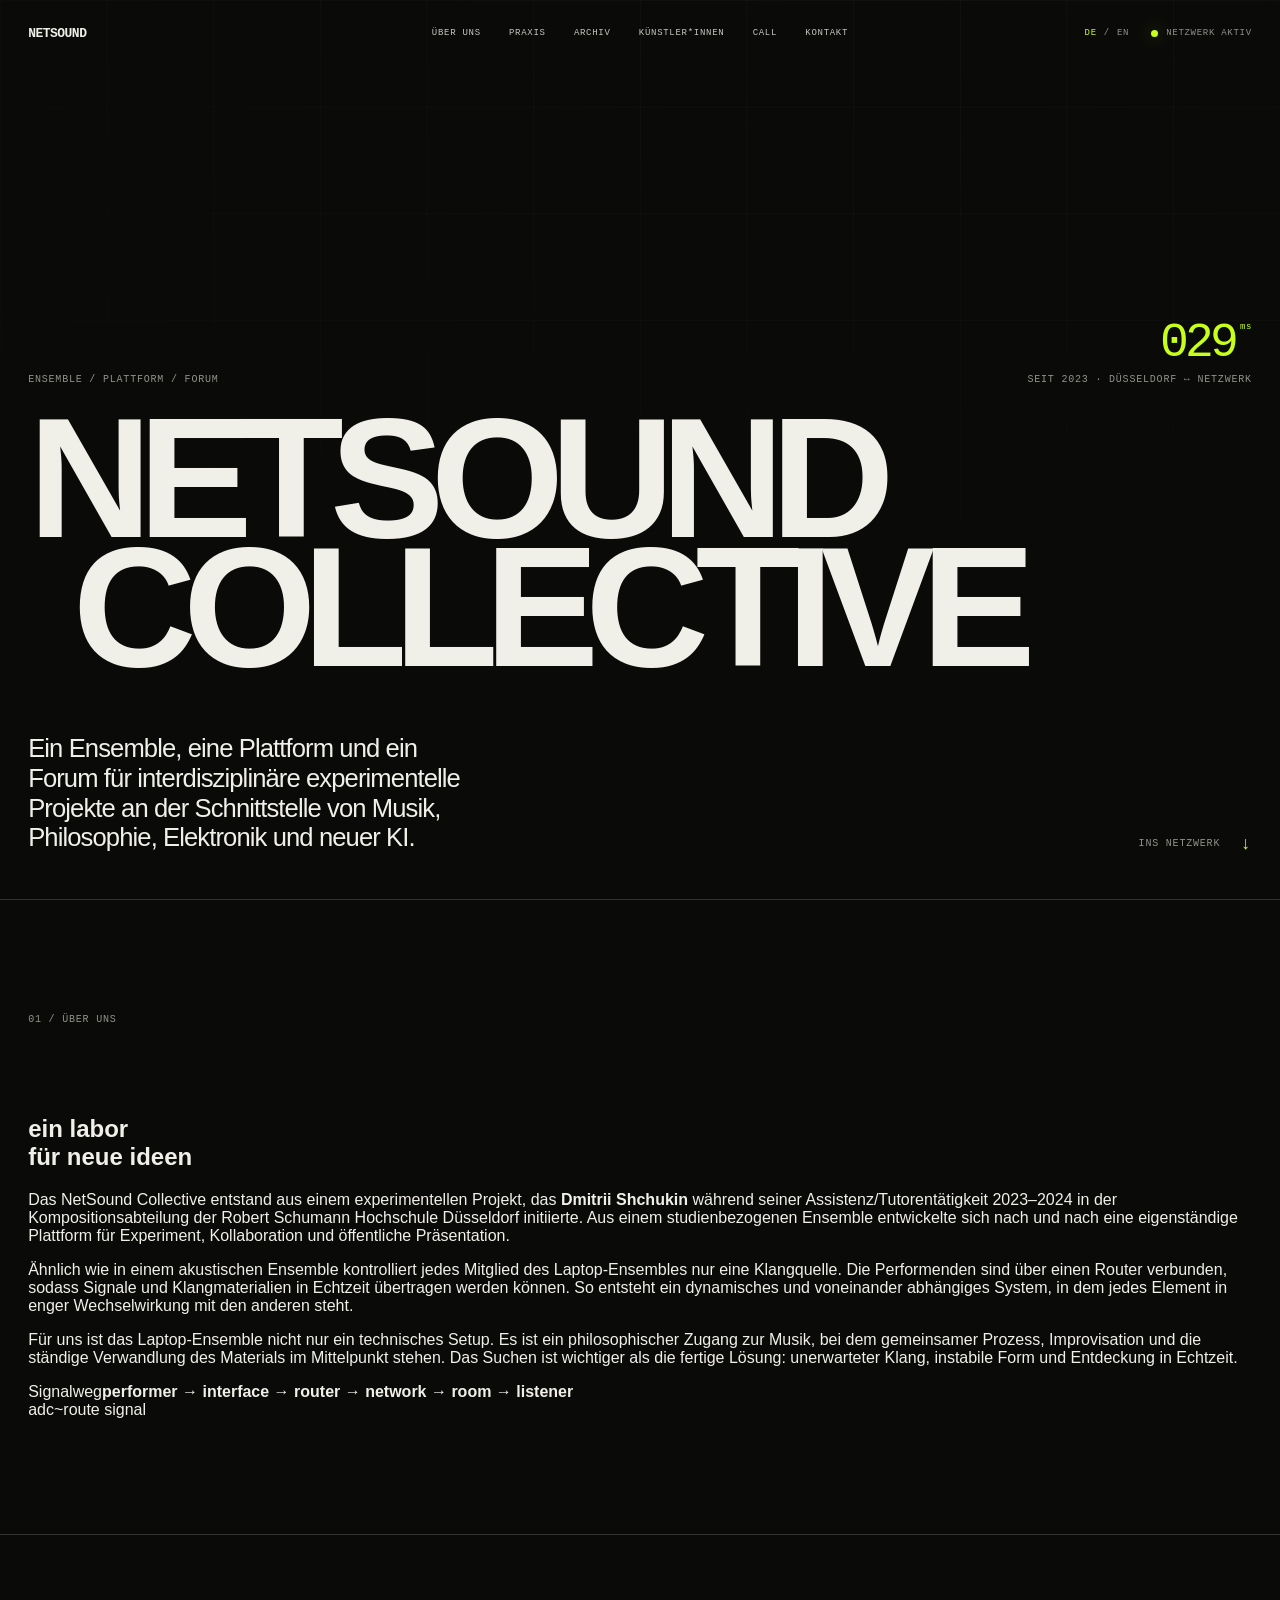
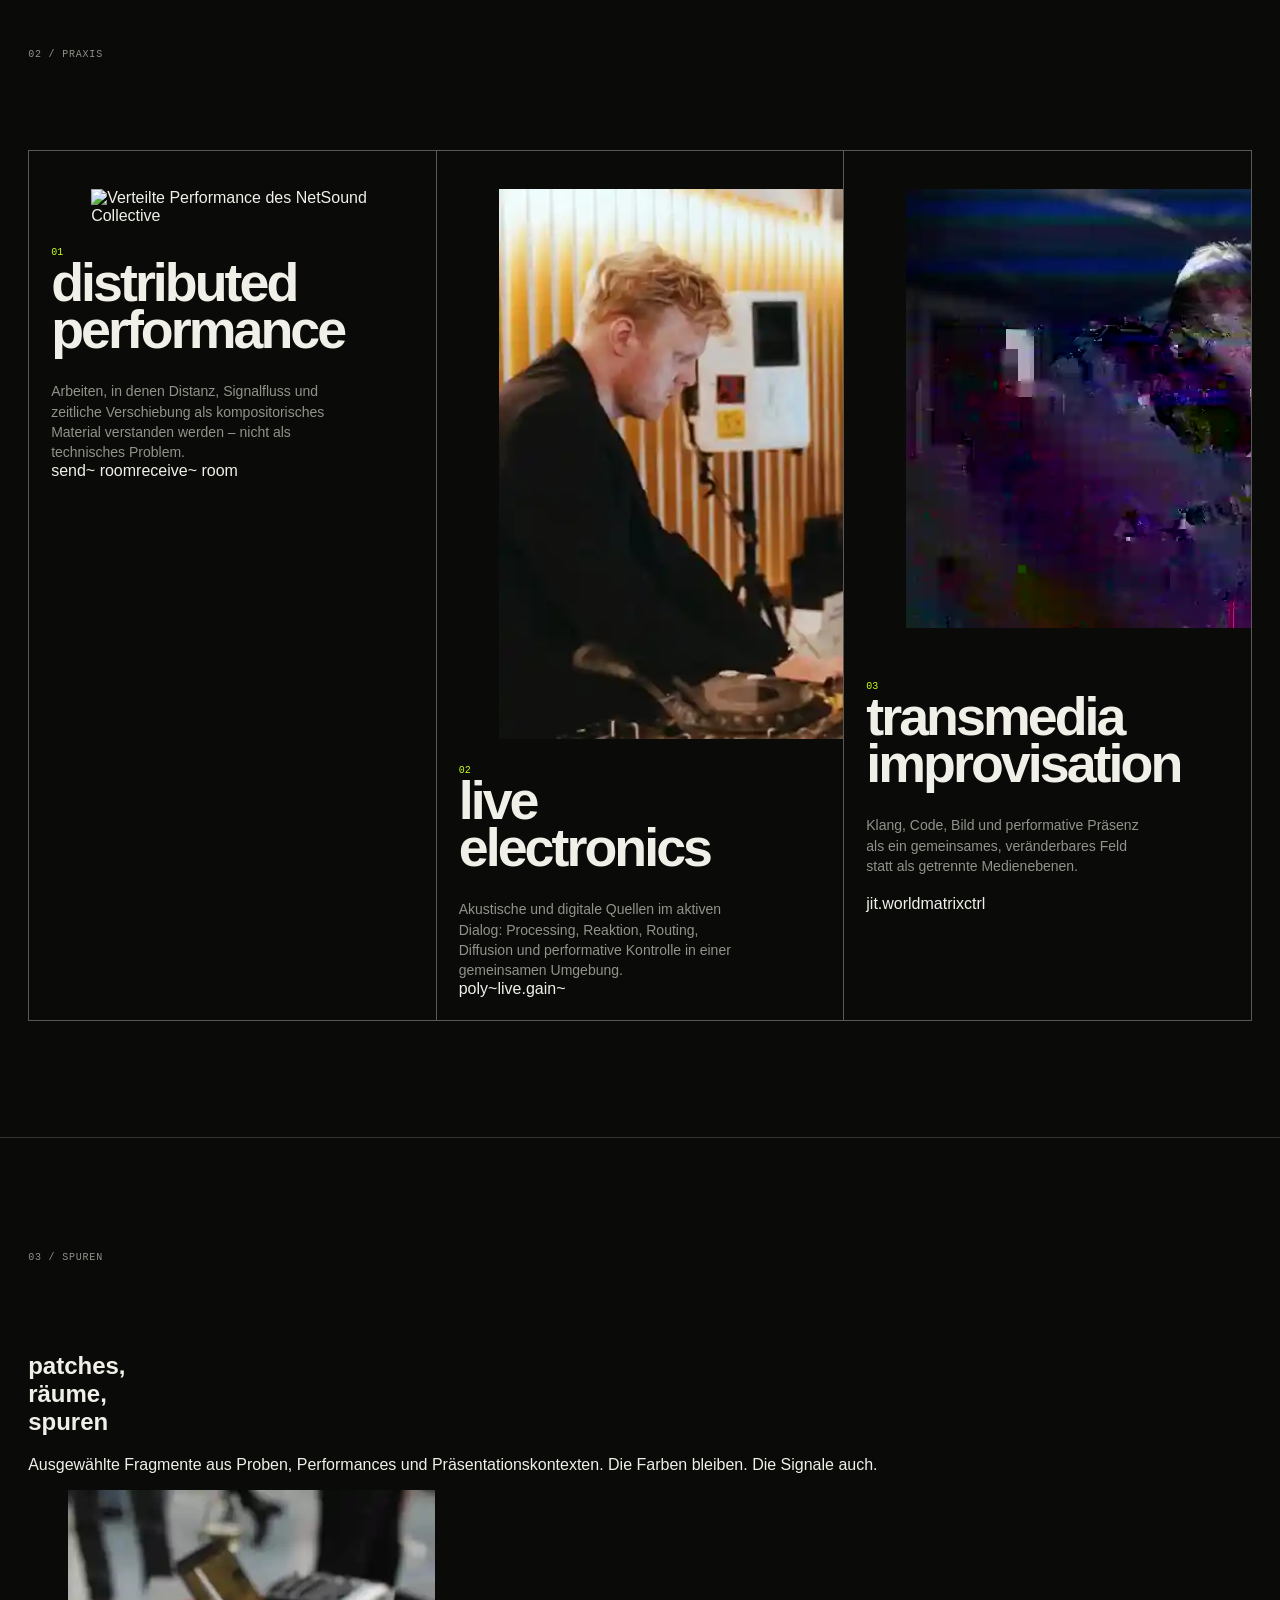
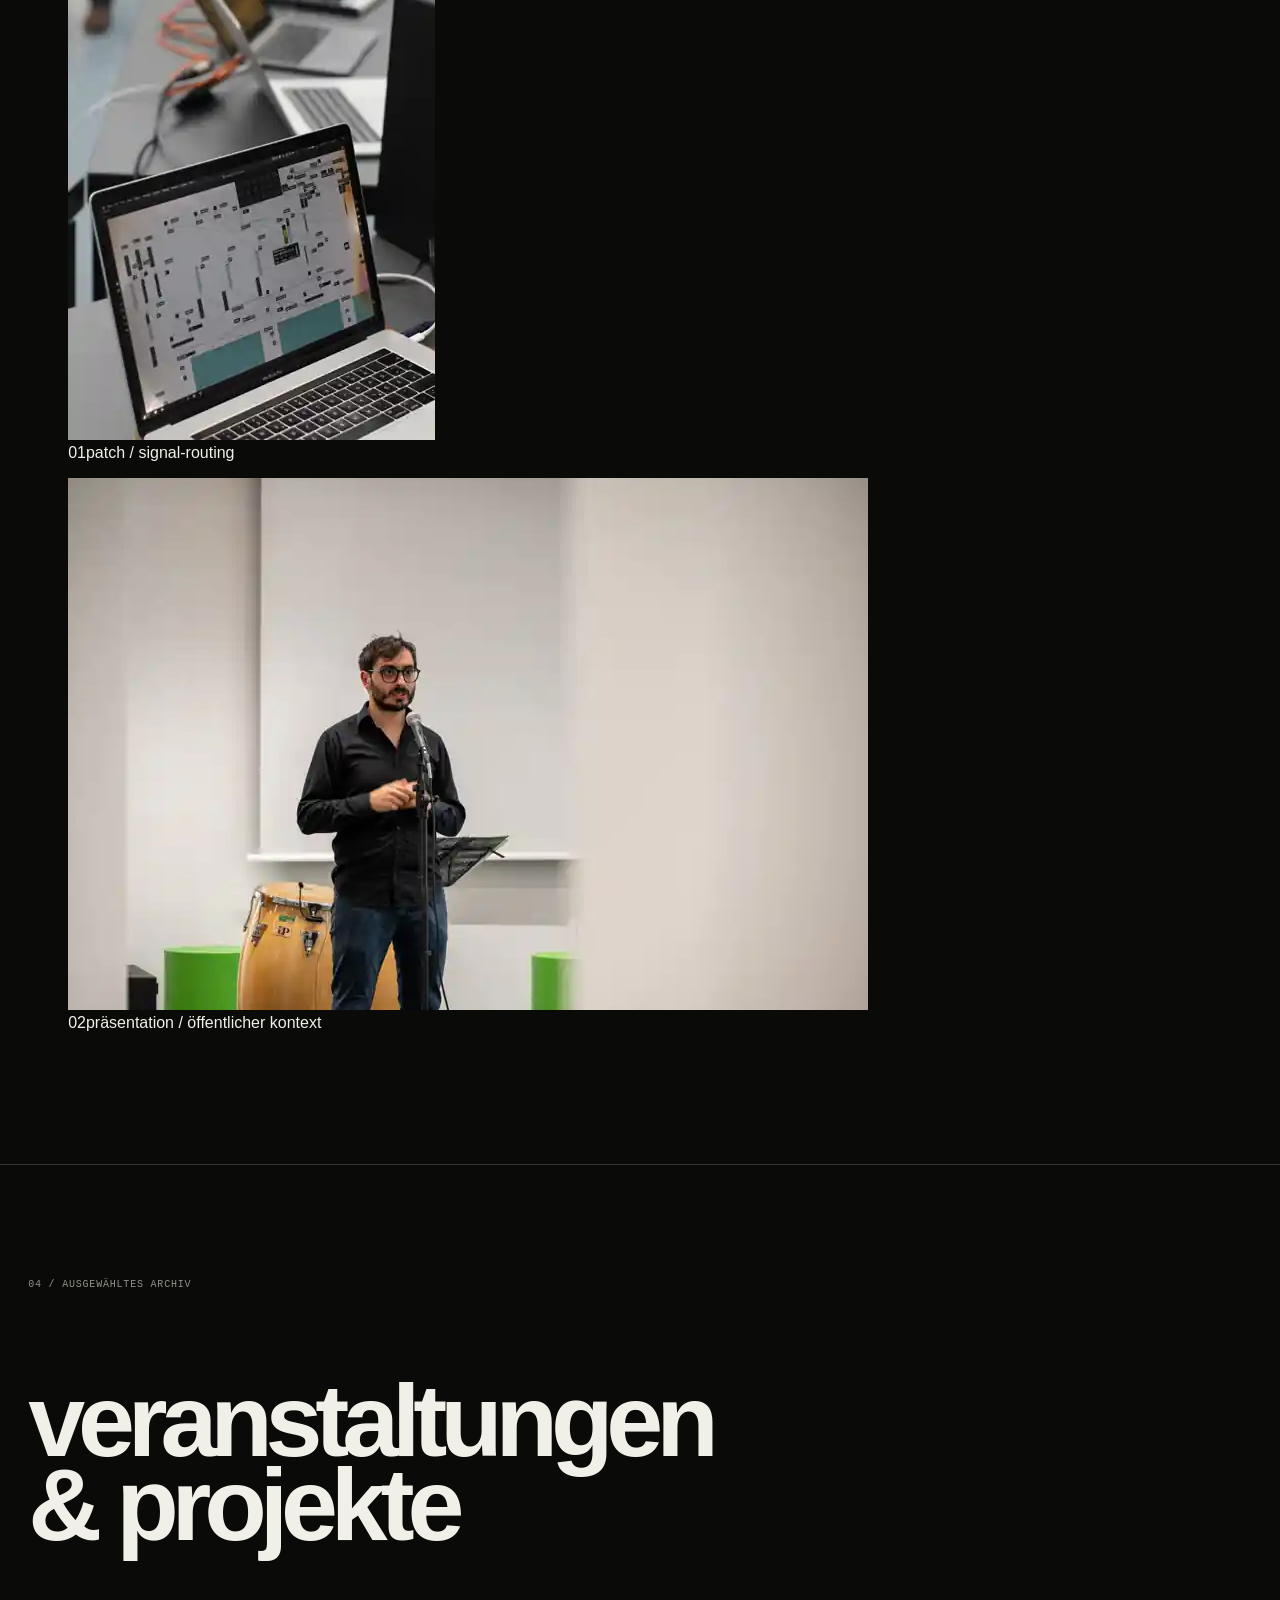
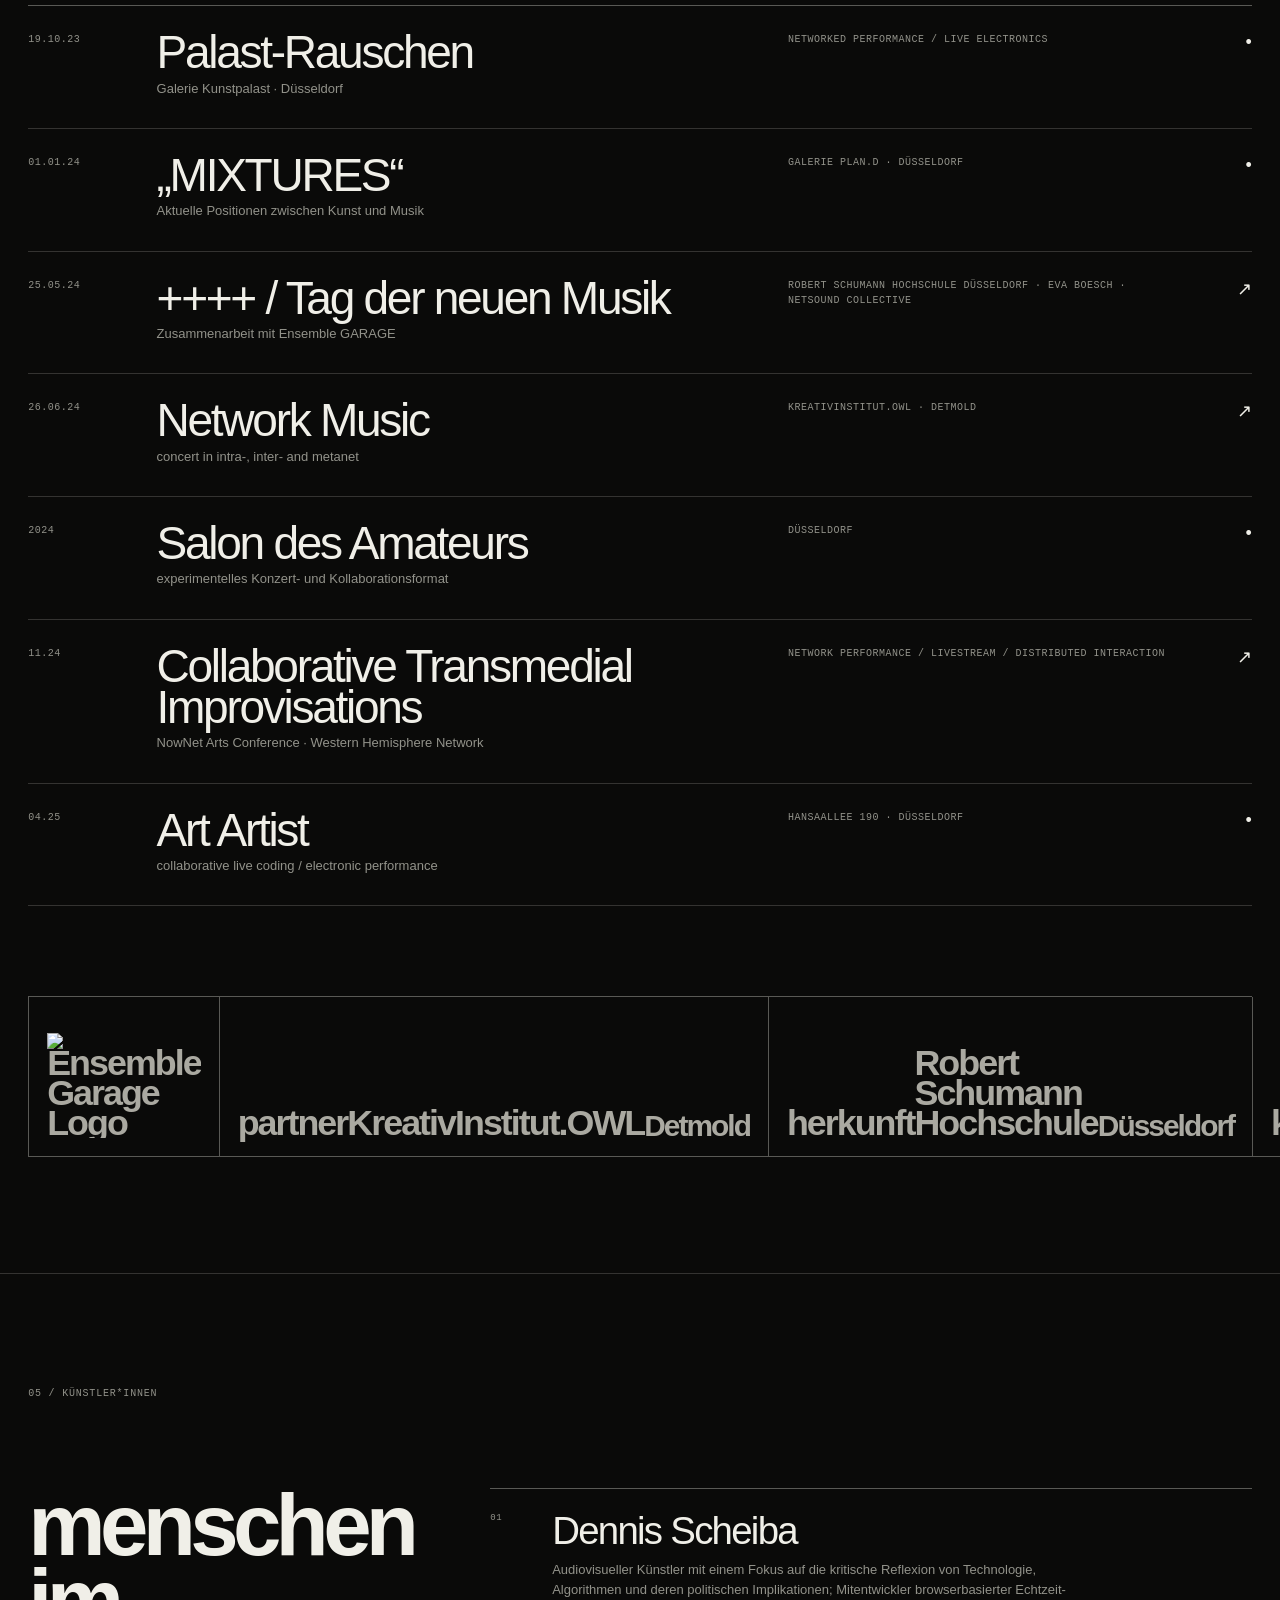
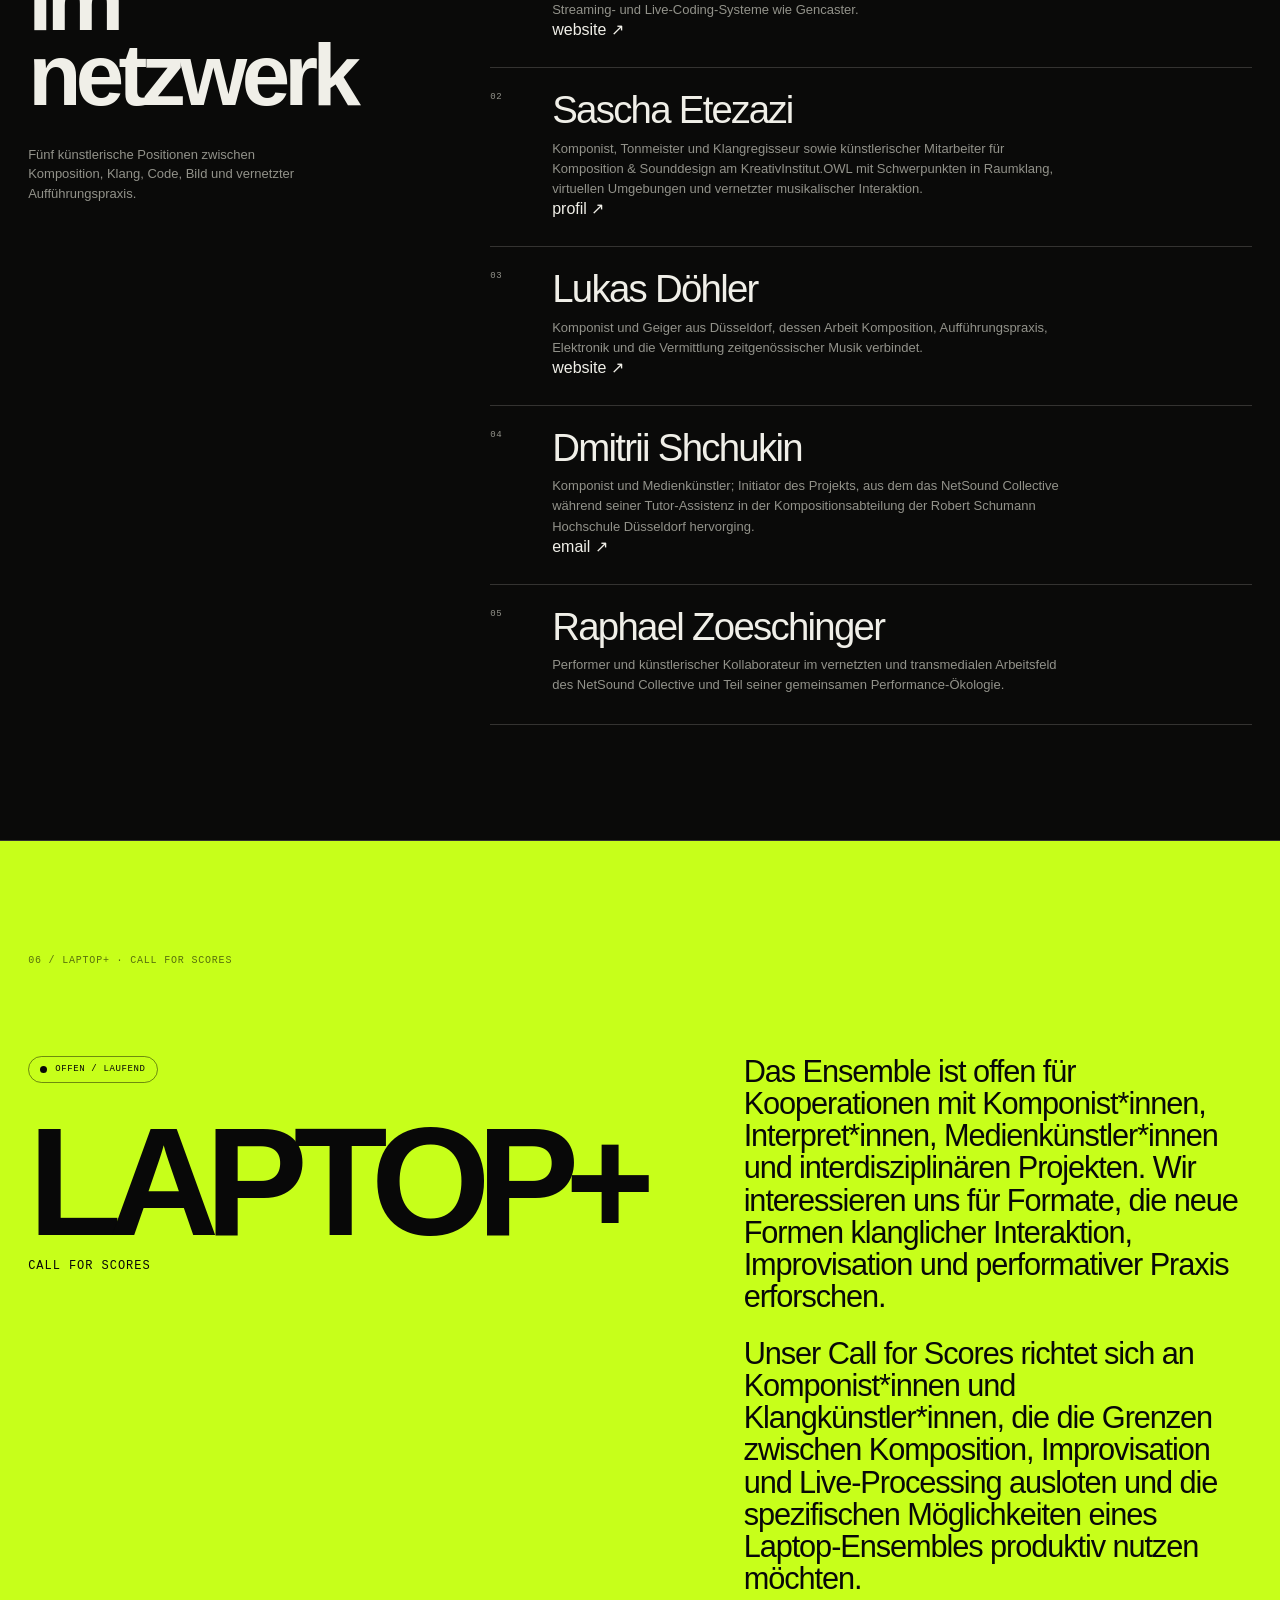
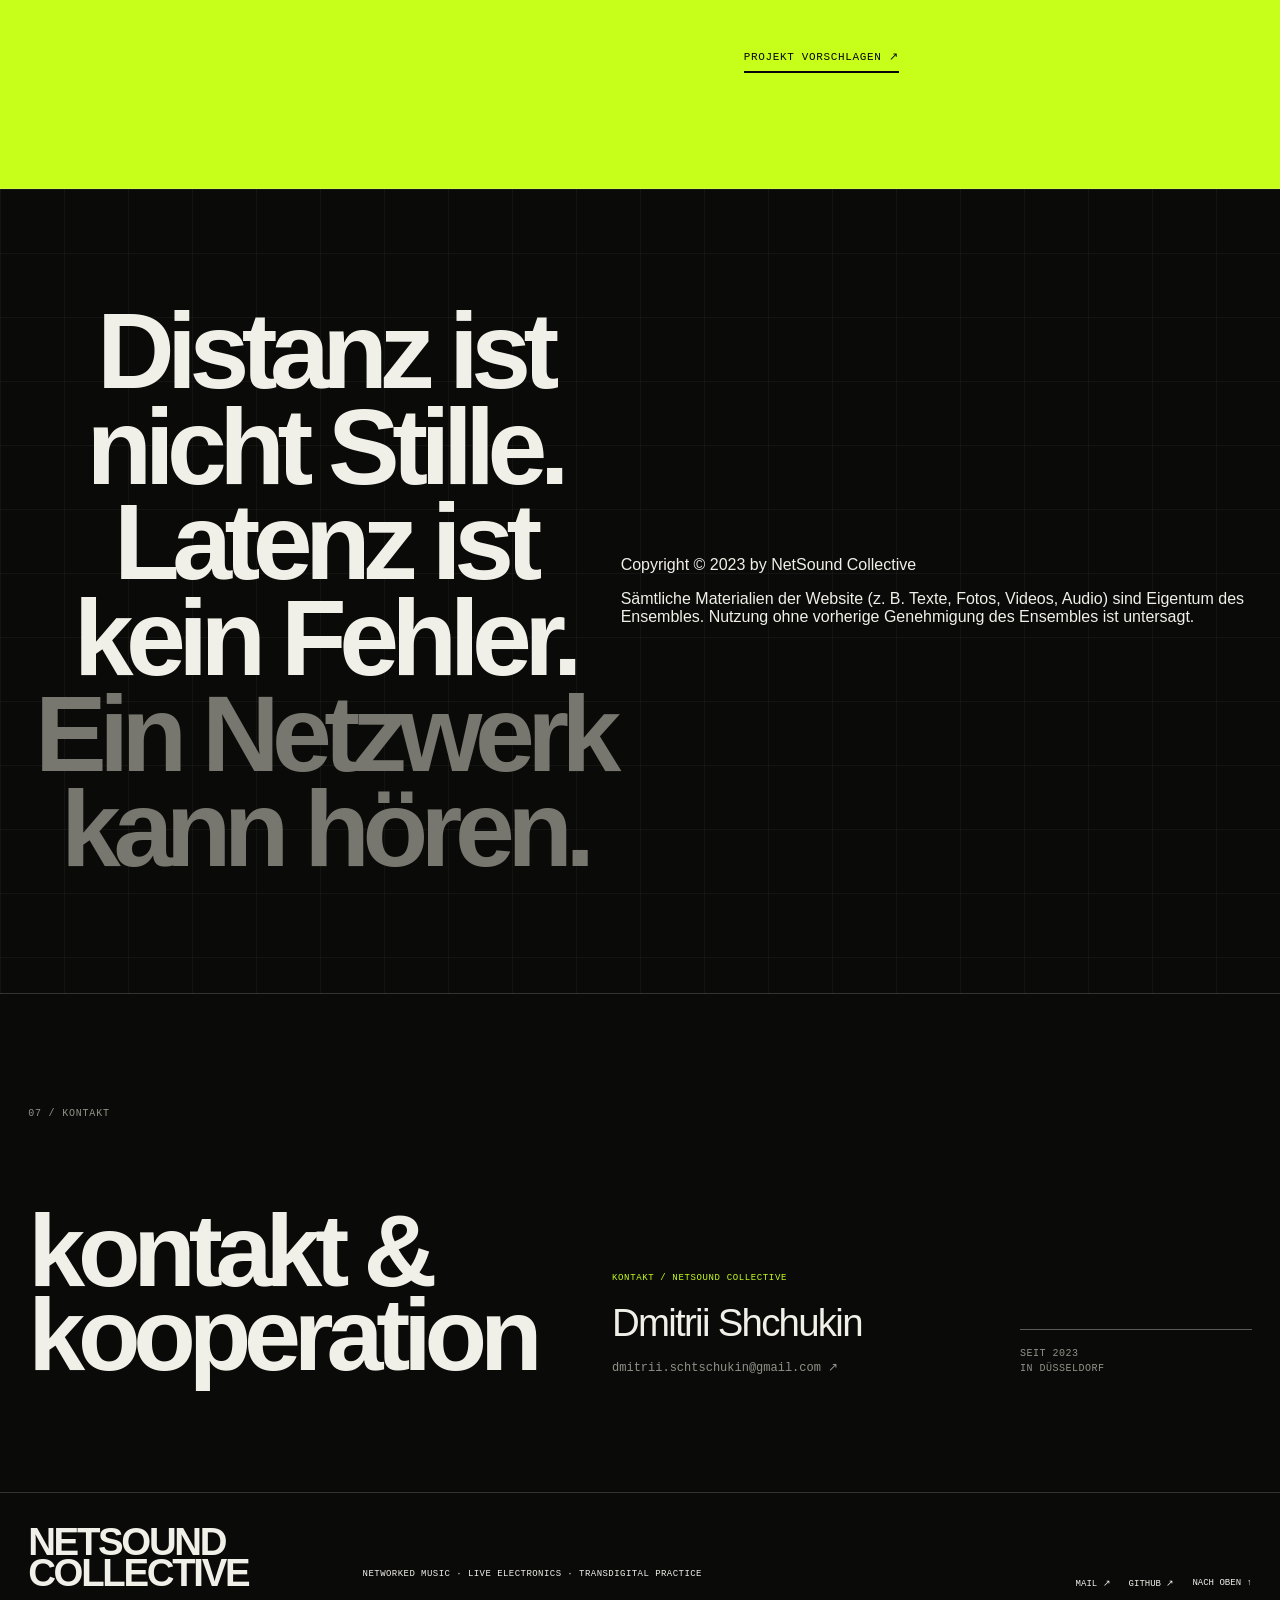
==== commit efb3cd66: "feat: update German site copy and interaction design" ====
--- a/de.html
+++ b/de.html
@@ -1,268 +1 @@
-<!doctype html>
-<html lang="de">
-<head>
-  <meta charset="utf-8" />
-  <meta name="viewport" content="width=device-width, initial-scale=1" />
-  <meta name="theme-color" content="#0a0a09" />
-  <meta name="description" content="NetSound Collective — Laptop-Ensemble für vernetzte, elektronische und transdigitale Musik, gegründet 2023 in Düsseldorf." />
-  <link rel="alternate" hreflang="en" href="./index.html" />
-  <link rel="alternate" hreflang="de" href="./de.html" />
-  <title>NetSound Collective</title>
-  <link rel="stylesheet" href="./styles.css" />
-</head>
-<body>
-  <a class="skip-link" href="#main">Zum Inhalt springen</a>
-
-  <header class="site-header" data-header>
-    <a class="wordmark" href="#top" aria-label="NetSound Collective">
-      <span>NET</span><span class="slash">/</span><span>SOUND</span>
-    </a>
-
-    <nav class="nav" aria-label="Primary navigation">
-      <a href="#statement">Profil</a>
-      <a href="#archive">Archiv</a>
-      <a href="#artists">Künstler*innen</a>
-      <a href="#call">Call</a>
-      <a href="#contact">Kontakt</a>
-    </nav>
-
-    <div class="header-tools">
-      <div class="language-switch" aria-label="Language">
-        <span class="active">DE</span>
-        <span>/</span>
-        <a href="./index.html">EN</a>
-      </div>
-      <div class="status" aria-label="Netzwerk aktiv">
-        <span class="status-dot"></span><span>Netzwerk aktiv</span>
-      </div>
-    </div>
-  </header>
-
-  <main id="main">
-    <section class="hero" id="top" aria-labelledby="hero-title">
-      <canvas class="network-canvas" data-network aria-hidden="true"></canvas>
-      <div class="hero-grid"></div>
-
-      <div class="hero-kicker reveal">
-        <span>Laptop-Ensemble / Plattform / Labor</span>
-        <span>Seit 2023 · Düsseldorf ↔ Netzwerk</span>
-      </div>
-
-      <h1 id="hero-title" class="hero-title reveal">
-        <span>NET</span><span>SOUND</span><span>COLLECTIVE</span>
-      </h1>
-
-      <div class="hero-bottom reveal">
-        <p class="hero-intro">Musik verteilt sich über Räume, Maschinen, Körper und Latenz. Das Netzwerk ist kein Kabel zwischen den Performenden. Es ist Teil des Instruments.</p>
-        <a class="scroll-link" href="#statement">Netzwerk betreten <span>↓</span></a>
-      </div>
-
-      <div class="latency-readout" aria-hidden="true"><span data-latency>028</span><small>ms</small></div>
-    </section>
-
-    <section class="section statement" id="statement">
-      <div class="section-index">01 / Profil</div>
-      <div class="statement-copy reveal">
-        <p>NetSound Collective ist mehr als ein Ensemble. Es arbeitet als Plattform, Labor und Forum für zeitgenössische elektronische Musik, geprägt von Forschung in Elektronik, Philosophie, Musik und transdigitalen Ästhetiken.</p>
-        <p class="muted">Performance wird zur Infrastruktur: Hören über Distanz, Komponieren mit instabilen Verbindungen, Übersetzen von Gesten zwischen akustischem Raum, Code, Bild und Live-Elektronik.</p>
-      </div>
-      <aside class="statement-note reveal">
-        <span>Signalweg</span>
-        <strong>body → interface → network → room → listener</strong>
-        <strong class="identity-note">since 2023<br />based in Düsseldorf</strong>
-      </aside>
-    </section>
-
-    <section class="section practice" id="practice">
-      <div class="section-index">02 / Praxis</div>
-      <div class="practice-grid">
-        <article class="practice-card reveal">
-          <span class="card-number">01</span><h2>verteilte<br />Performance</h2><p>Musikalische Situationen, in denen Distanz, Routing und Latenz zu kompositorischem Material werden.</p>
-          <div class="signal-line" aria-hidden="true"><i></i></div>
-        </article>
-        <article class="practice-card reveal">
-          <span class="card-number">02</span><h2>Live-<br />Elektronik</h2><p>Akustischer und digitaler Klang im aktiven Dialog, von instrumentaler Reaktion bis zu vernetzter Verarbeitung.</p>
-          <div class="signal-line offset" aria-hidden="true"><i></i></div>
-        </article>
-        <article class="practice-card reveal">
-          <span class="card-number">03</span><h2>transmediale<br />Improvisation</h2><p>Klang, Code, Bild und Telepräsenz als gemeinsamer performativer Raum statt paralleler Ebenen.</p>
-          <div class="signal-line slow" aria-hidden="true"><i></i></div>
-        </article>
-      </div>
-    </section>
-
-    <section class="section media-section" id="documentation">
-      <div class="section-index">03 / Dokumentation</div>
-      <div class="media-heading reveal">
-        <h2>Signale,<br />Räume,<br />Körper</h2><p>Ausgewählte Dokumentation aus Proben, Konzerten und Netzwerk-Performances.</p>
-      </div>
-      <div class="media-grid">
-        <figure class="media-item media-wide reveal">
-          <img src="./assets/performance-01.webp" alt="NetSound Collective network performance" loading="lazy" />
-          <figcaption><span>01</span>Netzwerk-Performance / Live-Elektronik</figcaption>
-        </figure>
-        <figure class="media-item media-tall reveal">
-          <img src="./assets/equipment-01.webp" alt="Laptop with audio patch and signal routing" loading="lazy" />
-          <figcaption><span>02</span>Patch / Signal-Routing</figcaption>
-        </figure>
-        <figure class="media-item reveal">
-          <img src="./assets/performance-02.webp" alt="Audiovisual electronic music performance" loading="lazy" />
-          <figcaption><span>03</span>Audiovisuelle Performance</figcaption>
-        </figure>
-        <figure class="media-item reveal">
-          <img src="./assets/talk-01.webp" alt="Presentation during a NetSound Collective project" loading="lazy" />
-          <figcaption><span>04</span>Gespräch / Präsentation</figcaption>
-        </figure>
-        <figure class="media-item reveal">
-          <img src="./assets/performance-03.webp" alt="Electronic music performance setup" loading="lazy" />
-          <figcaption><span>05</span>Performance-Setup</figcaption>
-        </figure>
-      </div>
-    </section>
-
-    <section class="section archive" id="archive">
-      <div class="section-index">04 / ausgewähltes Archiv</div>
-      <div class="archive-heading reveal"><h2>Veranstaltungen<br />& Projekte</h2></div>
-      <div class="archive-list">
-        <div class="archive-row reveal">
-          <div class="archive-year">19.10.23</div>
-          <div class="archive-main"><h3>Palast-Rauschen</h3><p>Düsseldorf</p></div>
-          <div class="archive-meta">performance / electronic music</div><span class="archive-arrow">•</span>
-        </div>
-        <div class="archive-row reveal">
-          <div class="archive-year">01.01.24</div>
-          <div class="archive-main"><h3>“MIXTURES”</h3><p>Aktuelle Positionen zwischen Kunst und Musik</p></div>
-          <div class="archive-meta">Galerie plan.d · Düsseldorf</div><span class="archive-arrow">•</span>
-        </div>
-        <a class="archive-row reveal" href="https://lukas-shotaro.de/werke/" target="_blank" rel="noreferrer">
-          <div class="archive-year">25.05.24</div>
-          <div class="archive-main"><h3>++++ / Tag der neuen Musik</h3><p>cello solo + live electronics / collective composition</p></div>
-          <div class="archive-meta">Robert Schumann Hochschule Düsseldorf<br />Eva Boesch · Ensemble GARAGE · NetSound Collective</div><span class="archive-arrow">↗</span>
-        </a>
-        <a class="archive-row reveal" href="https://www.uni-paderborn.de/en/research/research-in-profile/digital-humanities/news/page-5" target="_blank" rel="noreferrer">
-          <div class="archive-year">26.06.24</div>
-          <div class="archive-main"><h3>Network Music</h3><p>concert in intra-, inter- and metanet</p></div>
-          <div class="archive-meta">KreativInstitut.OWL · Detmold<br />LoLa Jazzcombo · Markus van Well · Damian T. Dziwis</div><span class="archive-arrow">↗</span>
-        </a>
-        <a class="archive-row reveal" href="https://lukas-shotaro.de/engagements/" target="_blank" rel="noreferrer">
-          <div class="archive-year">11.24</div>
-          <div class="archive-main"><h3>Collaborative Transmedial Improvisations</h3><p>NowNet Arts Conference · Western Hemisphere Network</p></div>
-          <div class="archive-meta">network performance / livestream<br />sound · image · distributed interaction</div><span class="archive-arrow">↗</span>
-        </a>
-        <div class="archive-row reveal">
-          <div class="archive-year">04.25</div>
-          <div class="archive-main"><h3>Art Artist</h3><p>collaborative live coding / electronic performance</p></div>
-          <div class="archive-meta">Hansaallee 190 · Düsseldorf</div><span class="archive-arrow">•</span>
-        </div>
-      </div>
-
-      <div class="partners reveal" aria-label="Selected partners and contexts">
-        <a href="https://ensemblegarage.de/" target="_blank" rel="noreferrer">ENSEMBLE<br />GARAGE</a>
-        <a href="https://kreativ.institute/" target="_blank" rel="noreferrer">KREATIV<br />INSTITUT.OWL</a>
-        <a href="https://www.rsh-duesseldorf.de/" target="_blank" rel="noreferrer">RSH<br />DÜSSELDORF</a>
-        <a href="https://nownetarts.org/" target="_blank" rel="noreferrer">NOWNET<br />ARTS</a>
-      </div>
-    </section>
-
-    <section class="section artists" id="artists">
-      <div class="section-index">05 / Künstler*innen</div>
-      <div class="artists-heading reveal">
-        <h2>Menschen im<br />Netzwerk</h2><p>Fünf künstlerische Positionen zwischen Komposition, Klang, Code, Bild und vernetzter Aufführungspraxis.</p>
-      </div>
-
-      <div class="artist-list reveal">
-        <article class="artist-bio">
-          <span class="artist-no">01</span>
-          <div><h3>Dennis Scheiba</h3>
-            <p>Audiovisueller Künstler mit einem Fokus auf kritische Reflexion von Technologie, Algorithmen und deren politischen Auswirkungen; Mitentwickler browserbasierter Echtzeit-Streaming- und Live-Coding-Systeme wie Gencaster.</p>
-          </div>
-          <a href="https://dennis-scheiba.com/" target="_blank" rel="noreferrer">website ↗</a>
-        </article>
-        <article class="artist-bio">
-          <span class="artist-no">02</span>
-          <div><h3>Sascha Etezazi</h3>
-            <p>Komponist, Tonmeister und Klangregisseur sowie künstlerischer Mitarbeiter für Komposition & Sounddesign am KreativInstitut.OWL mit Schwerpunkten in Raumklang, virtuellen Umgebungen und vernetztem Musizieren.</p>
-          </div>
-          <a href="https://kreativ.institute/de/ueber-kio/team/sascha-etezazi" target="_blank" rel="noreferrer">profile ↗</a>
-        </article>
-        <article class="artist-bio">
-          <span class="artist-no">03</span>
-          <div><h3>Lukas Döhler</h3>
-            <p>Komponist und Geiger aus Düsseldorf, Mitglied des NetSound Collective, dessen Arbeit Komposition, Aufführungspraxis, Elektronik und Vermittlung zeitgenössischer Musik verbindet.</p>
-          </div>
-          <a href="https://lukas-shotaro.de/" target="_blank" rel="noreferrer">website ↗</a>
-        </article>
-        <article class="artist-bio">
-          <span class="artist-no">04</span>
-          <div><h3>Dmitrii Shchukin</h3>
-            <p>Komponist und Medienkünstler aus dem Umfeld der Robert Schumann Hochschule Düsseldorf, Preisträger des Heinrich-Heine-Kompositionspreises, mit Arbeiten zwischen zeitgenössischer Komposition, Elektronik und visueller/transmedialer Praxis.</p>
-          </div>
-          <a href="mailto:dmitrii.schtschukin@gmail.com">email ↗</a>
-        </article>
-        <article class="artist-bio">
-          <span class="artist-no">05</span>
-          <div><h3>Raphael Zoeschinger</h3>
-            <p>Künstler und Performer in den Collaborative Transmedial Improvisations des NetSound Collective 2024, tätig innerhalb der vernetzten audiovisuellen Performancepraxis des Ensembles.</p>
-          </div>
-          <span class="artist-role">network node</span>
-        </article>
-      </div>
-    </section>
-
-    <section class="section call-section" id="call">
-      <div class="section-index">06 / Laptop+ · Call for Scores</div>
-      <div class="call-layout">
-        <div class="call-heading reveal">
-          <span class="open-pill"><i></i>laufend offen</span>
-          <h2>LAPTOP+</h2>
-          <strong>Call for Scores</strong>
-        </div>
-        <div class="call-copy reveal">
-          <p>Das Ensemble ist offen für Kooperationen mit Komponist*innen, Interpret*innen, Medienkünstler*innen und interdisziplinären Projekten. Wir sind an Kollaborationen interessiert, die neue Formen der klanglichen Interaktion, Improvisation und performativen Praxis erforschen.</p>
-          <p>Unser Call for Scores richtet sich an Komponist*innen und Klangkünstler*innen, die neue Wege in der elektroakustischen Musik erforschen möchten. Wir suchen Werke, die die Grenzen zwischen Komposition, Improvisation und Live-Processing ausloten und die spezifischen Möglichkeiten eines Laptop-Ensembles nutzen.</p>
-          <a class="call-action" href="mailto:dmitrii.schtschukin@gmail.com?subject=NetSound%20Collective%20-%20Laptop%2B%20Call%20for%20Scores">Projekt vorschlagen ↗</a>
-        </div>
-      </div>
-    </section>
-
-    <section class="section manifesto">
-      <div class="manifesto-grid" aria-hidden="true"></div>
-      <div class="manifesto-text reveal">
-        <span>die These</span>
-        <p>Distanz ist nicht Stille.</p>
-        <p>Latenz ist kein Fehler.</p>
-        <p>Ein Netzwerk kann hören.</p>
-      </div>
-      <div class="manifesto-node" aria-hidden="true"><i></i></div>
-    </section>
-
-    <section class="section contact-section" id="contact">
-      <div class="section-index">07 / Kontakt</div>
-      <div class="contact-grid">
-        <div class="contact-title reveal"><h2>Kontakt &<br />Kooperation</h2></div>
-        <div class="contact-details reveal">
-          <span>Kontakt / NetSound Collective</span>
-          <h3>Dmitrii Shchukin</h3>
-          <a href="mailto:dmitrii.schtschukin@gmail.com">dmitrii.schtschukin@gmail.com ↗</a>
-        </div>
-        <div class="contact-place reveal"><p>Seit 2023<br />Düsseldorf, Deutschland</p></div>
-      </div>
-    </section>
-  </main>
-
-  <footer class="footer">
-    <div class="footer-mark">NET/SOUND<br />COLLECTIVE</div>
-    <div class="footer-copy">
-      <p>networked music · live electronics · transdigital practice</p>
-      <p class="muted">Copyright © 2023 by NetSound Collective. Sämtliche Materialien der Website (z. B. Texte, Fotos, Videos, Audio) sind Eigentum des Ensembles. Nutzung ohne vorherige Genehmigung des Ensembles ist untersagt.</p>
-    </div>
-    <div class="footer-links">
-      <a href="mailto:dmitrii.schtschukin@gmail.com">mail ↗</a>
-      <a href="https://github.com/dschkn/netsoundcollective" target="_blank" rel="noreferrer">github ↗</a>
-      <a href="#top">nach oben ↑</a>
-    </div>
-  </footer>
-
-  <script src="./script.js"></script>
-</body>
-</html>
+<!doctype html><html lang="de"><head><meta charset="utf-8" /><meta name="viewport" content="width=device-width, initial-scale=1" /><meta name="theme-color" content="#090909" /><meta name="description" content="NetSound Collective — ein Düsseldorfer Ensemble, eine Plattform und ein Forum für interdisziplinäre experimentelle Projekte an der Schnittstelle von Musik, Philosophie, Elektronik und KI." /><link rel="alternate" hreflang="en" href="./index.html" /><link rel="alternate" hreflang="de" href="./de.html" /><title>NetSound Collective</title><link rel="stylesheet" href="./styles.css" /></head><body><a class="skip-link" href="#main">Zum Inhalt springen</a><header class="site-header" data-header><a class="wordmark" href="#top" aria-label="NetSound Collective"><span>NETSOUND</span></a><nav class="nav" aria-label="Primary navigation"><a href="#about">über uns</a><a href="#practice">praxis</a><a href="#archive">archiv</a><a href="#artists">künstler*innen</a><a href="#call">call</a><a href="#contact">kontakt</a></nav><div class="header-tools"><div class="language-switch" aria-label="Language"><span class="active">DE</span><span>/</span><a href="./index.html">EN</a></div><div class="status" aria-label="Netzwerk aktiv"><span class="status-dot"></span><span>Netzwerk aktiv</span></div></div></header><main id="main"><section class="hero" id="top" aria-labelledby="hero-title"><div class="hero-grid"></div><div class="hero-orbit orbit-a" aria-hidden="true"></div><div class="hero-orbit orbit-b" aria-hidden="true"></div><div class="hero-orbit orbit-c" aria-hidden="true"></div><div class="hero-kicker reveal" data-reveal="fade"><span>Ensemble / Plattform / Forum</span><span>Seit 2023 · Düsseldorf ↔ Netzwerk</span></div><h1 id="hero-title" class="hero-title reveal" data-reveal="up"><span>NETSOUND</span><span>COLLECTIVE</span></h1><div class="hero-bottom reveal" data-reveal="up"><p class="hero-intro">Ein Ensemble, eine Plattform und ein Forum für interdisziplinäre experimentelle Projekte an der Schnittstelle von Musik, Philosophie, Elektronik und neuer KI.</p><a class="scroll-link" href="#about">ins netzwerk <span>↓</span></a></div><div class="hero-patch reveal" data-reveal="up" aria-hidden="true"><span class="patch-box">router @ports 5</span><span class="patch-cord"></span><span class="patch-box active">matrix~ 4 4</span><span class="patch-cord short"></span><span class="patch-box">live.gain~</span></div><div class="latency-readout" aria-hidden="true"><span data-latency>028</span><small>ms</small></div></section><section class="section about" id="about"><div class="section-index">01 / über uns</div><div class="about-grid"><div class="about-intro reveal" data-reveal="left"><h2>ein labor<br />für neue ideen</h2><p>Das NetSound Collective entstand aus einem experimentellen Projekt, das <strong>Dmitrii Shchukin</strong> während seiner Assistenz/Tutorentätigkeit 2023–2024 in der Kompositionsabteilung der Robert Schumann Hochschule Düsseldorf initiierte. Aus einem studienbezogenen Ensemble entwickelte sich nach und nach eine eigenständige Plattform für Experiment, Kollaboration und öffentliche Präsentation.</p></div><div class="about-block reveal" data-reveal="right"><p>Ähnlich wie in einem akustischen Ensemble kontrolliert jedes Mitglied des Laptop-Ensembles nur eine Klangquelle. Die Performenden sind über einen Router verbunden, sodass Signale und Klangmaterialien in Echtzeit übertragen werden können. So entsteht ein dynamisches und voneinander abhängiges System, in dem jedes Element in enger Wechselwirkung mit den anderen steht.</p></div><div class="about-block reveal wide" data-reveal="left"><p>Für uns ist das Laptop-Ensemble nicht nur ein technisches Setup. Es ist ein philosophischer Zugang zur Musik, bei dem gemeinsamer Prozess, Improvisation und die ständige Verwandlung des Materials im Mittelpunkt stehen. Das Suchen ist wichtiger als die fertige Lösung: unerwarteter Klang, instabile Form und Entdeckung in Echtzeit.</p></div><aside class="about-note reveal" data-reveal="up"><span>Signalweg</span><strong>performer → interface → router → network → room → listener</strong><div class="note-patch"><span class="patch-box small">adc~</span><span class="patch-cord tiny"></span><span class="patch-box small active">route signal</span></div></aside></div></section><section class="section practice" id="practice"><div class="section-index">02 / praxis</div><div class="practice-grid"><article class="practice-card reveal" data-reveal="up"><figure class="practice-media"><img src="./assets/performance-01.webp" alt="Verteilte Performance des NetSound Collective" loading="lazy" decoding="async" /></figure><div class="practice-copy"><span class="card-number">01</span><h2>distributed<br />performance</h2><p>Arbeiten, in denen Distanz, Signalfluss und zeitliche Verschiebung als kompositorisches Material verstanden werden – nicht als technisches Problem.</p><div class="patch-mini" aria-hidden="true"><span class="patch-box small">send~ room</span><span class="patch-cord tiny"></span><span class="patch-box small">receive~ room</span></div></div></article><article class="practice-card reveal" data-reveal="up"><figure class="practice-media"><img src="./assets/performance-03.webp" alt="Live-Elektronik-Setup des NetSound Collective" loading="lazy" decoding="async" /></figure><div class="practice-copy"><span class="card-number">02</span><h2>live<br />electronics</h2><p>Akustische und digitale Quellen im aktiven Dialog: Processing, Reaktion, Routing, Diffusion und performative Kontrolle in einer gemeinsamen Umgebung.</p><div class="patch-mini" aria-hidden="true"><span class="patch-box small active">poly~</span><span class="patch-cord tiny"></span><span class="patch-box small">live.gain~</span></div></div></article><article class="practice-card reveal" data-reveal="up"><figure class="practice-media"><img src="./assets/performance-02.webp" alt="Transmediale Improvisation des NetSound Collective" loading="lazy" decoding="async" /></figure><div class="practice-copy"><span class="card-number">03</span><h2>transmedia<br />improvisation</h2><p>Klang, Code, Bild und performative Präsenz als ein gemeinsames, veränderbares Feld statt als getrennte Medienebenen.</p><div class="patch-mini" aria-hidden="true"><span class="patch-box small">jit.world</span><span class="patch-cord tiny"></span><span class="patch-box small active">matrixctrl</span></div></div></article></div></section><section class="section traces" id="documentation"><div class="section-index">03 / spuren</div><div class="trace-layout"><div class="trace-copy reveal" data-reveal="left"><h2>patches,<br />räume,<br />spuren</h2><p>Ausgewählte Fragmente aus Proben, Performances und Präsentationskontexten. Die Farben bleiben. Die Signale auch.</p></div><div class="trace-cards"><figure class="trace-card reveal" data-reveal="up"><img src="./assets/equipment-01.webp" alt="Laptop-Patch in einem Projekt des NetSound Collective" loading="lazy" decoding="async" /><figcaption><span>01</span>patch / signal-routing</figcaption></figure><figure class="trace-card reveal" data-reveal="up"><img src="./assets/talk-01.webp" alt="Präsentation bei einer Veranstaltung des NetSound Collective" loading="lazy" decoding="async" /><figcaption><span>02</span>präsentation / öffentlicher kontext</figcaption></figure></div></div></section><section class="section archive" id="archive"><div class="section-index">04 / ausgewähltes archiv</div><div class="archive-heading reveal" data-reveal="left"><h2>veranstaltungen<br />& projekte</h2></div><div class="archive-list"><div class="archive-row reveal" data-reveal="up"><div class="archive-year">19.10.23</div><div class="archive-main"><h3>Palast-Rauschen</h3><p>Galerie Kunstpalast · Düsseldorf</p></div><div class="archive-meta">networked performance / live electronics</div><span class="archive-arrow">•</span></div><div class="archive-row reveal" data-reveal="up"><div class="archive-year">01.01.24</div><div class="archive-main"><h3>„MIXTURES“</h3><p>Aktuelle Positionen zwischen Kunst und Musik</p></div><div class="archive-meta">Galerie plan.d · Düsseldorf</div><span class="archive-arrow">•</span></div><a class="archive-row reveal" data-reveal="up" href="https://lukas-shotaro.de/werke/" target="_blank" rel="noreferrer"><div class="archive-year">25.05.24</div><div class="archive-main"><h3>++++ / Tag der neuen Musik</h3><p>Zusammenarbeit mit Ensemble GARAGE</p></div><div class="archive-meta">Robert Schumann Hochschule Düsseldorf · Eva Boesch · NetSound Collective</div><span class="archive-arrow">↗</span></a><a class="archive-row reveal" data-reveal="up" href="https://www.uni-paderborn.de/en/research/research-in-profile/digital-humanities/news/page-5" target="_blank" rel="noreferrer"><div class="archive-year">26.06.24</div><div class="archive-main"><h3>Network Music</h3><p>concert in intra-, inter- and metanet</p></div><div class="archive-meta">KreativInstitut.OWL · Detmold</div><span class="archive-arrow">↗</span></a><div class="archive-row reveal" data-reveal="up"><div class="archive-year">2024</div><div class="archive-main"><h3>Salon des Amateurs</h3><p>experimentelles Konzert- und Kollaborationsformat</p></div><div class="archive-meta">Düsseldorf</div><span class="archive-arrow">•</span></div><a class="archive-row reveal" data-reveal="up" href="https://lukas-shotaro.de/engagements/" target="_blank" rel="noreferrer"><div class="archive-year">11.24</div><div class="archive-main"><h3>Collaborative Transmedial Improvisations</h3><p>NowNet Arts Conference · Western Hemisphere Network</p></div><div class="archive-meta">network performance / livestream / distributed interaction</div><span class="archive-arrow">↗</span></a><div class="archive-row reveal" data-reveal="up"><div class="archive-year">04.25</div><div class="archive-main"><h3>Art Artist</h3><p>collaborative live coding / electronic performance</p></div><div class="archive-meta">Hansaallee 190 · Düsseldorf</div><span class="archive-arrow">•</span></div></div><div class="partners reveal" data-reveal="up" aria-label="Ausgewählte Partner und Kontexte"><a class="partner-logo garage" href="https://ensemblegarage.de/" target="_blank" rel="noreferrer"><img src="./assets/garage-logo.svg" alt="Ensemble Garage Logo" loading="lazy" decoding="async" /></a><a class="partner-text" href="https://kreativ.institute/" target="_blank" rel="noreferrer"><span class="partner-kicker">partner</span><strong>KreativInstitut.OWL</strong><small>Detmold</small></a><a class="partner-text" href="https://www.rsh-duesseldorf.de/" target="_blank" rel="noreferrer"><span class="partner-kicker">herkunft</span><strong>Robert Schumann Hochschule</strong><small>Düsseldorf</small></a><a class="partner-text" href="https://nownetarts.org/" target="_blank" rel="noreferrer"><span class="partner-kicker">kontext</span><strong>NowNet Arts</strong><small>network performance</small></a></div></section><section class="section artists" id="artists"><div class="section-index">05 / künstler*innen</div><div class="artists-heading reveal" data-reveal="left"><h2>menschen<br />im<br />netzwerk</h2><p>Fünf künstlerische Positionen zwischen Komposition, Klang, Code, Bild und vernetzter Aufführungspraxis.</p></div><div class="artist-list reveal" data-reveal="up"><article class="artist-bio"><span class="artist-no">01</span><div><h3>Dennis Scheiba</h3><p>Audiovisueller Künstler mit einem Fokus auf die kritische Reflexion von Technologie, Algorithmen und deren politischen Implikationen; Mitentwickler browserbasierter Echtzeit-Streaming- und Live-Coding-Systeme wie Gencaster.</p><a href="https://dennis-scheiba.com/" target="_blank" rel="noreferrer">website ↗</a></div></article><article class="artist-bio"><span class="artist-no">02</span><div><h3>Sascha Etezazi</h3><p>Komponist, Tonmeister und Klangregisseur sowie künstlerischer Mitarbeiter für Komposition & Sounddesign am KreativInstitut.OWL mit Schwerpunkten in Raumklang, virtuellen Umgebungen und vernetzter musikalischer Interaktion.</p><a href="https://kreativ.institute/de/ueber-kio/team/sascha-etezazi" target="_blank" rel="noreferrer">profil ↗</a></div></article><article class="artist-bio"><span class="artist-no">03</span><div><h3>Lukas Döhler</h3><p>Komponist und Geiger aus Düsseldorf, dessen Arbeit Komposition, Aufführungspraxis, Elektronik und die Vermittlung zeitgenössischer Musik verbindet.</p><a href="https://lukas-shotaro.de/" target="_blank" rel="noreferrer">website ↗</a></div></article><article class="artist-bio"><span class="artist-no">04</span><div><h3>Dmitrii Shchukin</h3><p>Komponist und Medienkünstler; Initiator des Projekts, aus dem das NetSound Collective während seiner Tutor-Assistenz in der Kompositionsabteilung der Robert Schumann Hochschule Düsseldorf hervorging.</p><a href="mailto:dmitrii.schtschukin@gmail.com">email ↗</a></div></article><article class="artist-bio"><span class="artist-no">05</span><div><h3>Raphael Zoeschinger</h3><p>Performer und künstlerischer Kollaborateur im vernetzten und transmedialen Arbeitsfeld des NetSound Collective und Teil seiner gemeinsamen Performance-Ökologie.</p></div></article></div></section><section class="section call-section" id="call"><div class="section-index">06 / Laptop+ · Call for Scores</div><div class="call-layout"><div class="call-heading reveal" data-reveal="left"><span class="open-pill"><i></i>offen / laufend</span><h2>LAPTOP+</h2><strong>Call for Scores</strong></div><div class="call-copy reveal" data-reveal="right"><p>Das Ensemble ist offen für Kooperationen mit Komponist*innen, Interpret*innen, Medienkünstler*innen und interdisziplinären Projekten. Wir interessieren uns für Formate, die neue Formen klanglicher Interaktion, Improvisation und performativer Praxis erforschen.</p><p>Unser Call for Scores richtet sich an Komponist*innen und Klangkünstler*innen, die die Grenzen zwischen Komposition, Improvisation und Live-Processing ausloten und die spezifischen Möglichkeiten eines Laptop-Ensembles produktiv nutzen möchten.</p><a class="call-action" href="mailto:dmitrii.schtschukin@gmail.com?subject=NetSound%20Collective%20-%20Laptop%2B%20Call%20for%20Scores">projekt vorschlagen ↗</a></div></div></section><section class="section manifesto"><div class="manifesto-grid" aria-hidden="true"></div><div class="manifesto-text reveal" data-reveal="zoom"><p>Distanz ist nicht Stille.</p><p>Latenz ist kein Fehler.</p><p>Ein Netzwerk kann hören.</p></div><div class="site-legal reveal" data-reveal="fade"><p>Copyright © 2023 by NetSound Collective</p><p>Sämtliche Materialien der Website (z.&nbsp;B. Texte, Fotos, Videos, Audio) sind Eigentum des Ensembles. Nutzung ohne vorherige Genehmigung des Ensembles ist untersagt.</p></div></section><section class="section contact-section" id="contact"><div class="section-index">07 / kontakt</div><div class="contact-grid"><div class="contact-title reveal" data-reveal="left"><h2>kontakt &<br />kooperation</h2></div><div class="contact-details reveal" data-reveal="up"><span>kontakt / NetSound Collective</span><h3>Dmitrii Shchukin</h3><a href="mailto:dmitrii.schtschukin@gmail.com">dmitrii.schtschukin@gmail.com ↗</a></div><div class="contact-place reveal" data-reveal="right"><p>seit 2023<br />in Düsseldorf</p></div></div></section></main><footer class="footer"><div class="footer-mark">NETSOUND<br />COLLECTIVE</div><div class="footer-copy"><p>networked music · live electronics · transdigital practice</p></div><div class="footer-links"><a href="mailto:dmitrii.schtschukin@gmail.com">mail ↗</a><a href="https://github.com/dschkn/netsoundcollective" target="_blank" rel="noreferrer">github ↗</a><a href="#top">nach oben ↑</a></div></footer><script src="./script.js"></script></body></html>
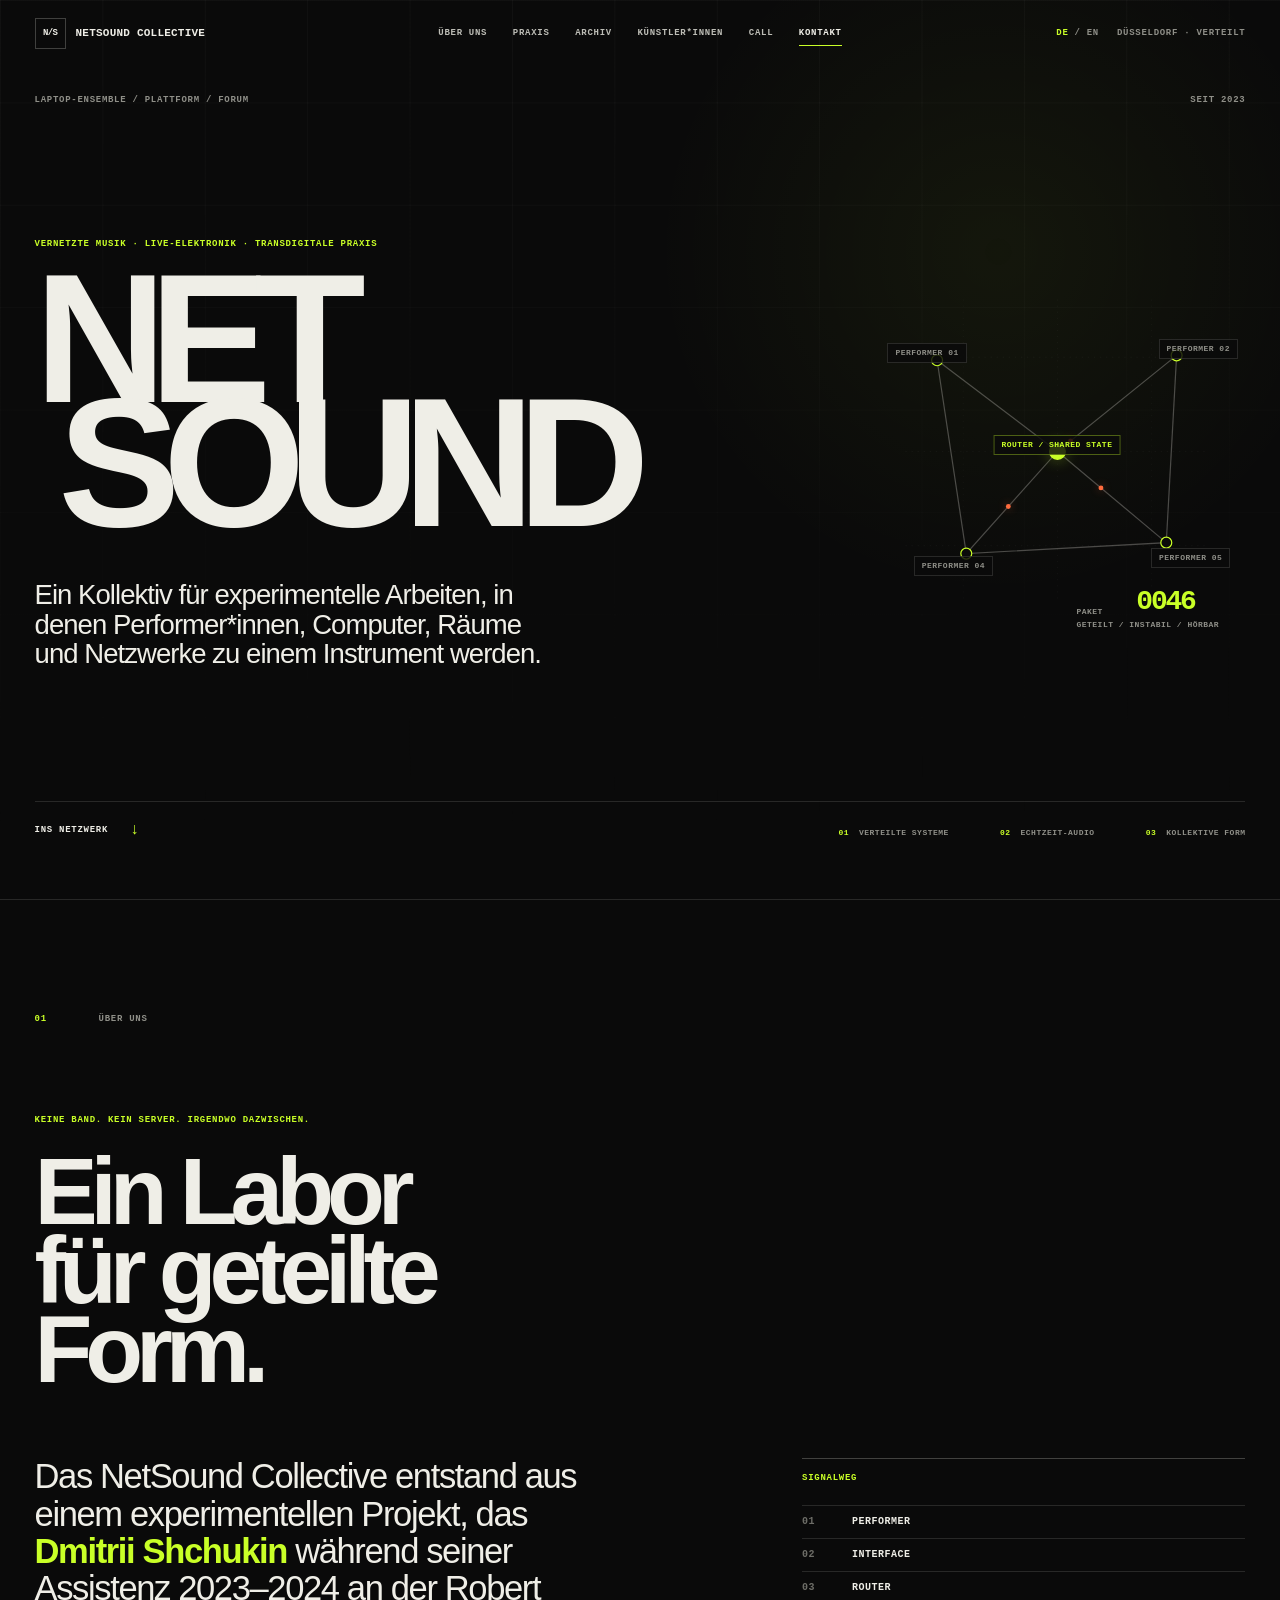
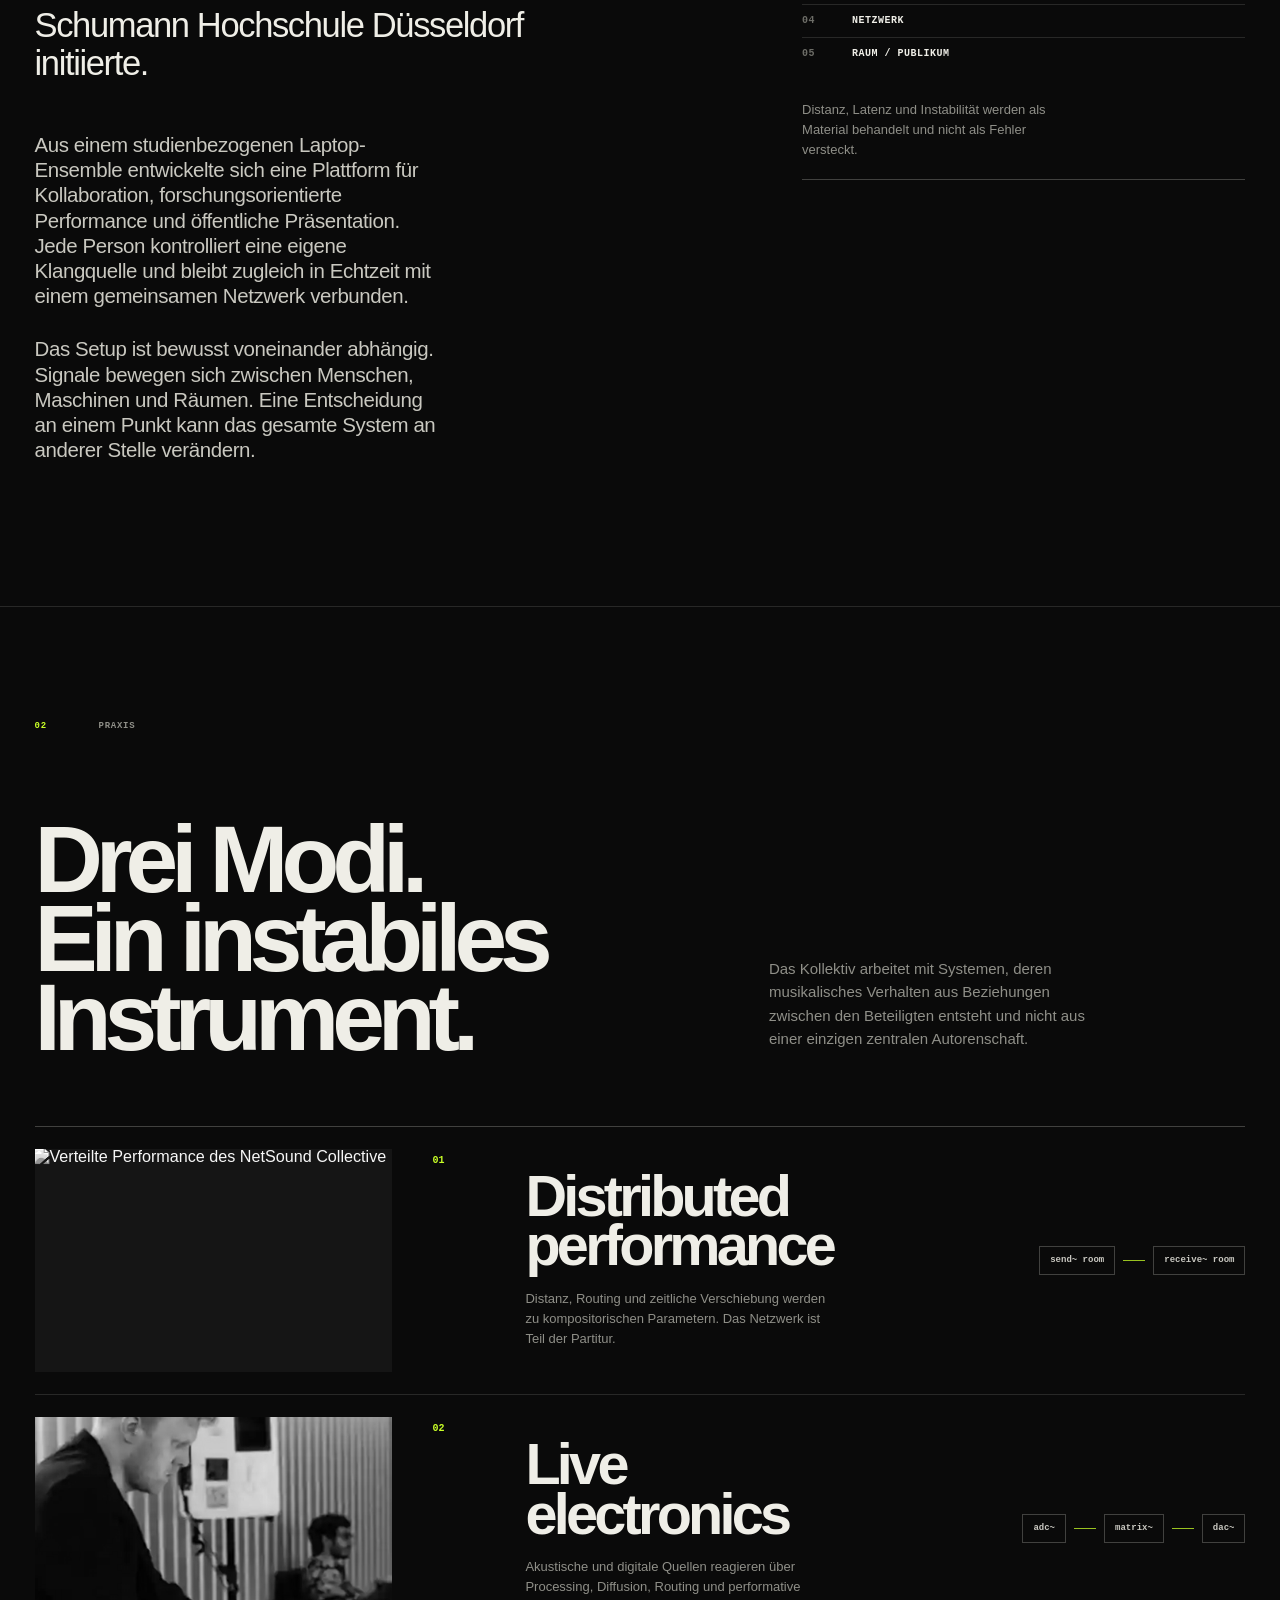
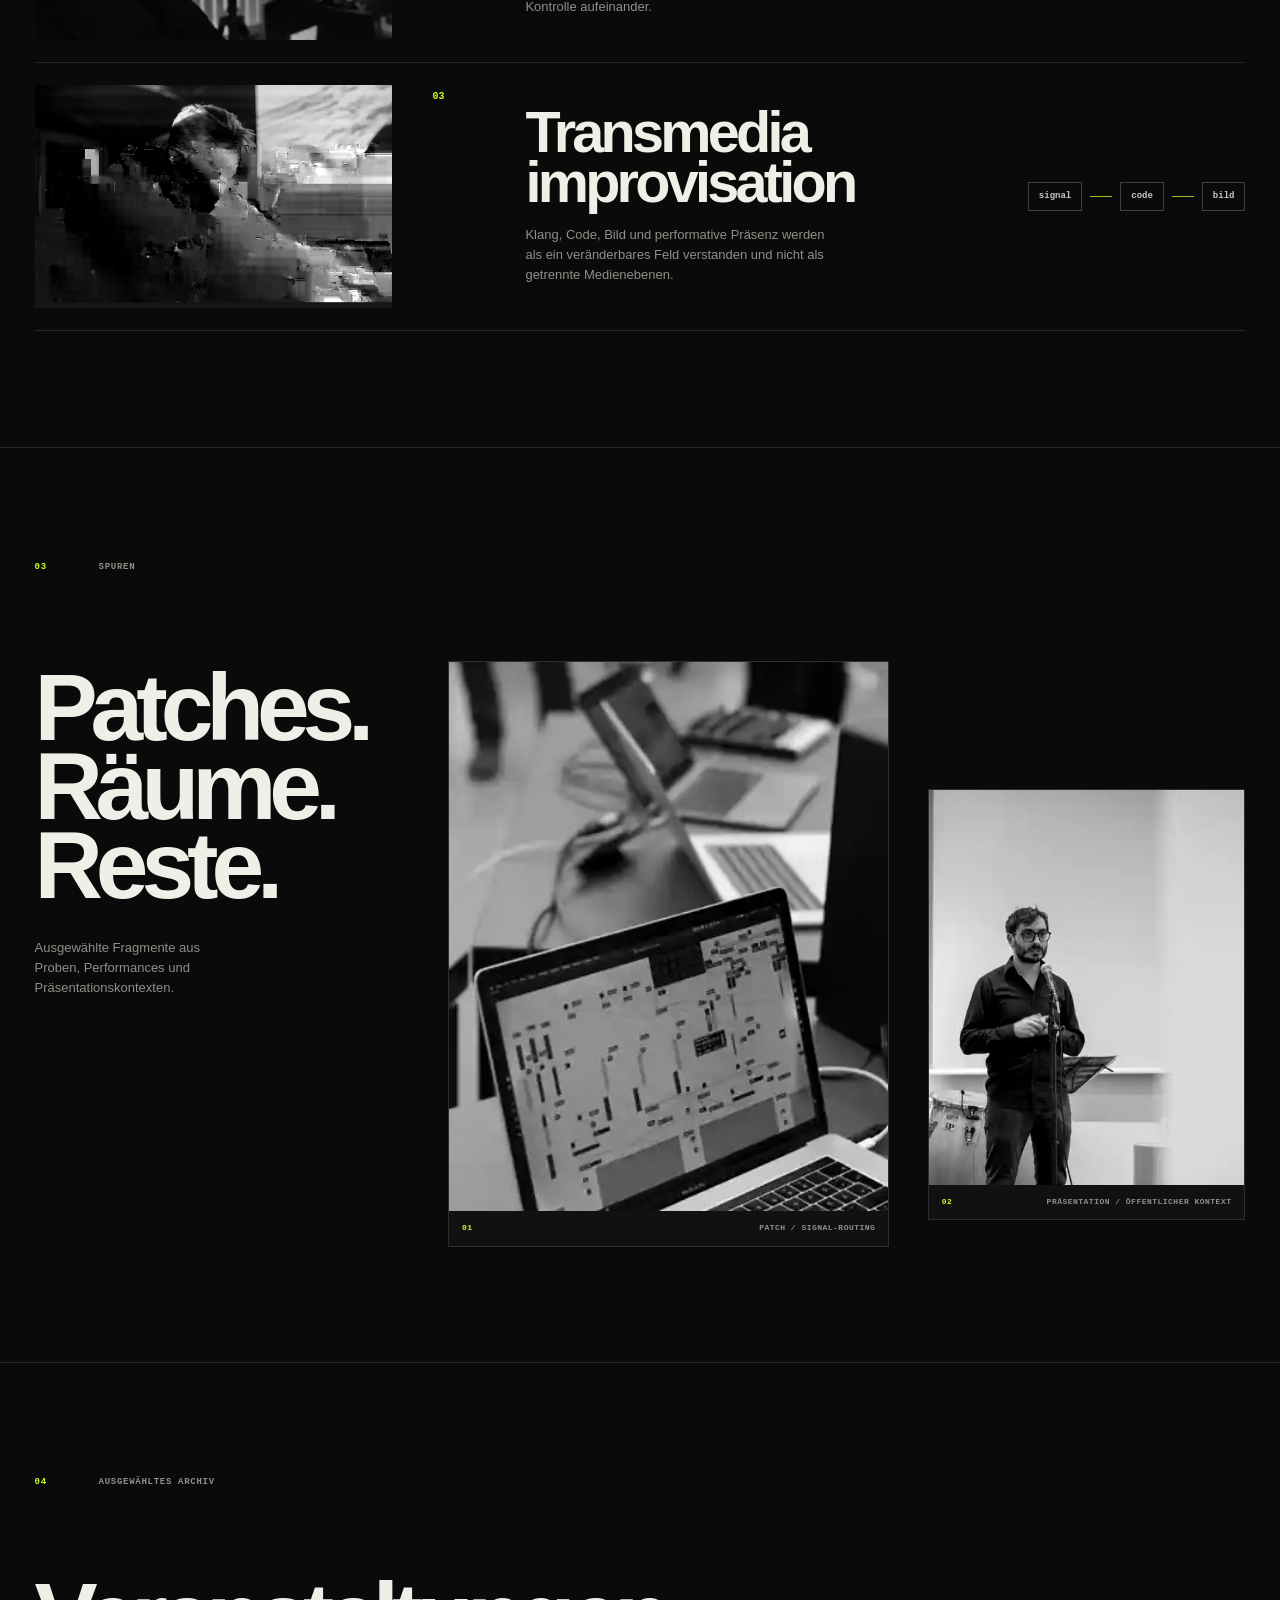
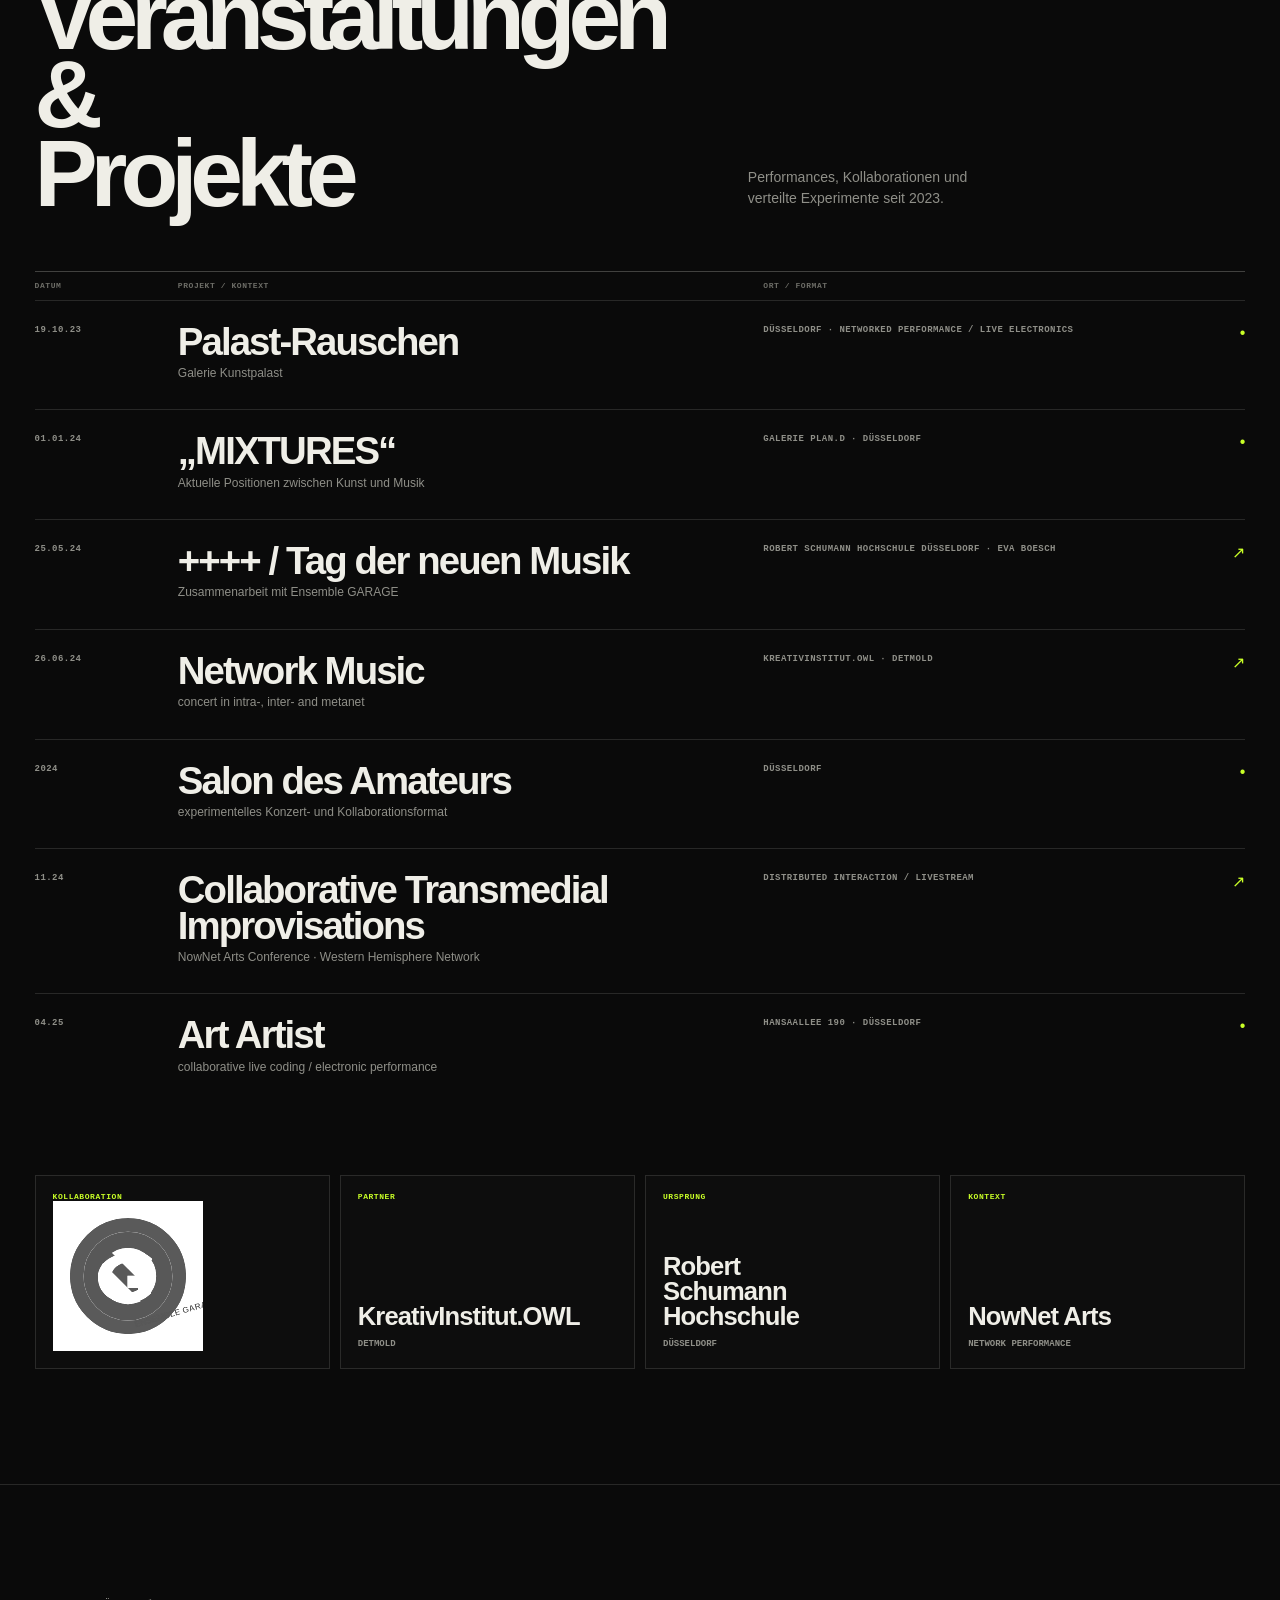
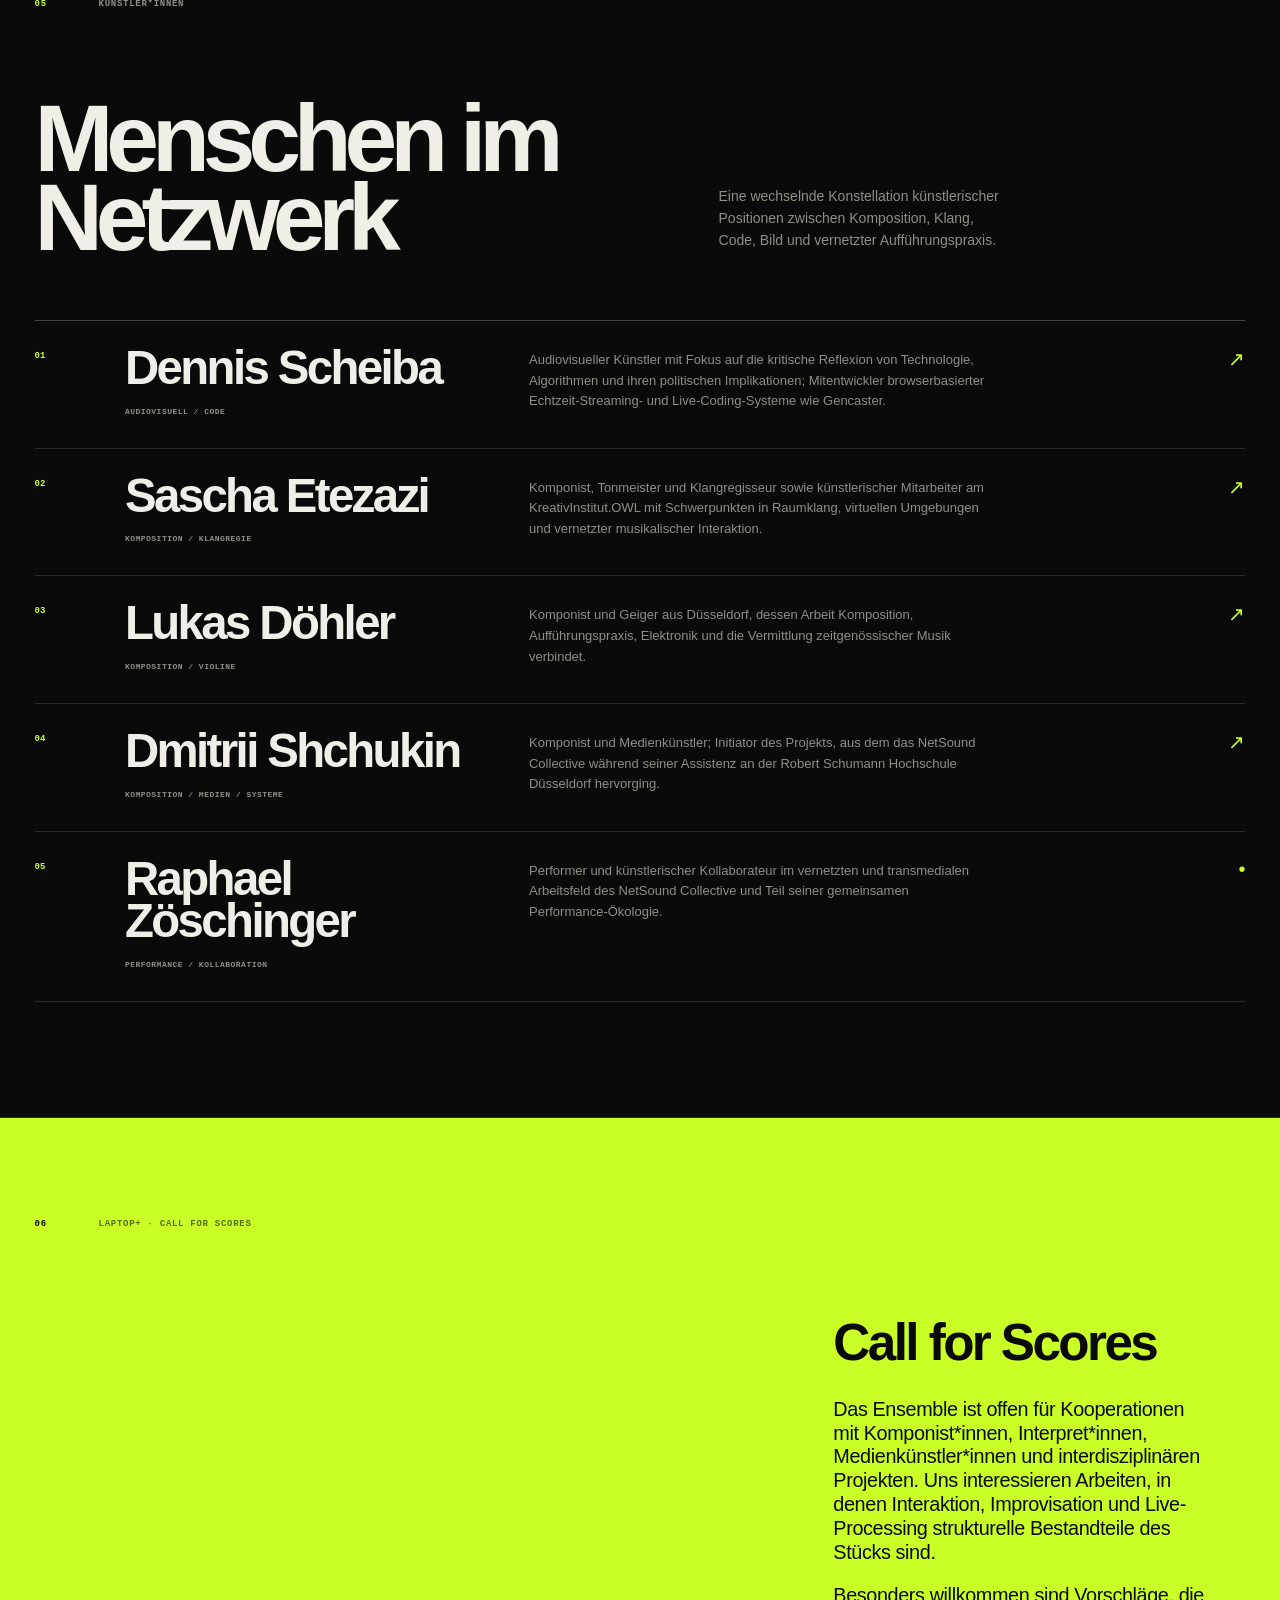
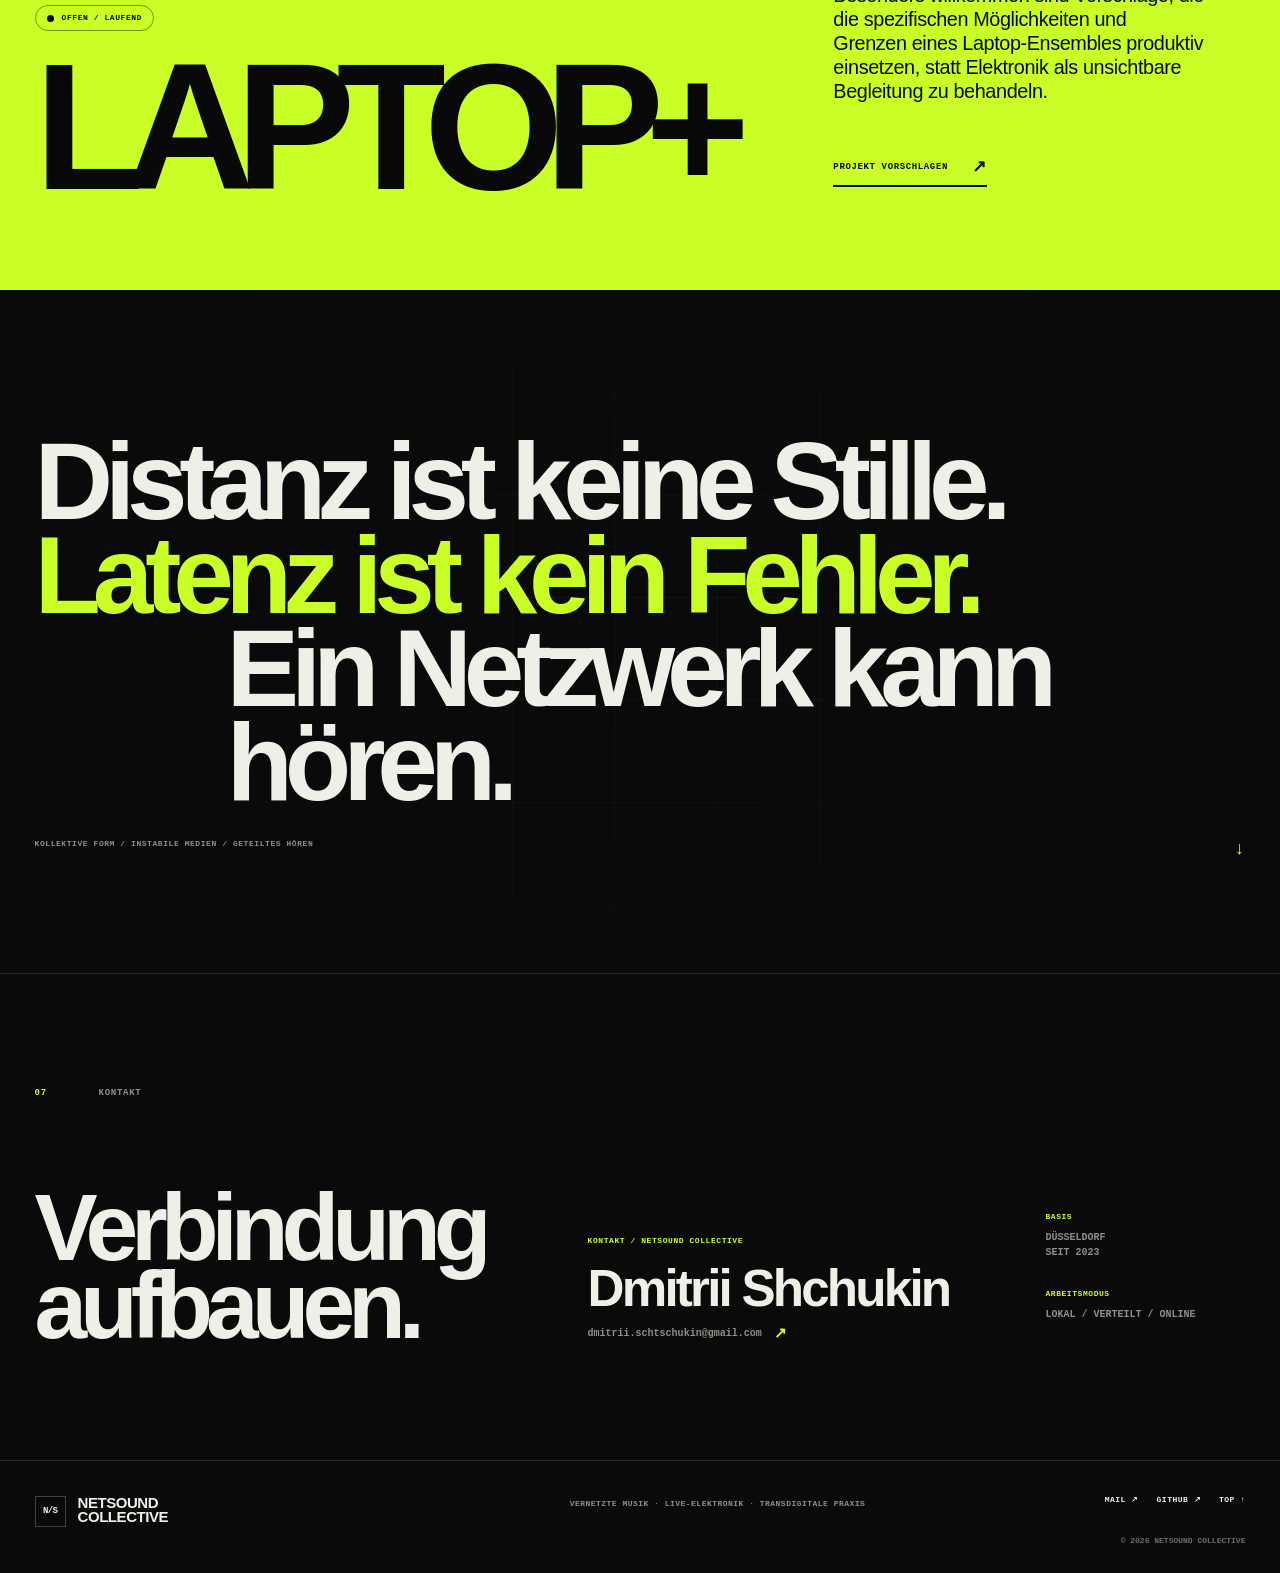
==== commit d4f9ee04: "i18n: rebuild German page for new frontend" ====
--- a/de.html
+++ b/de.html
@@ -1 +1,272 @@
-<!doctype html><html lang="de"><head><meta charset="utf-8" /><meta name="viewport" content="width=device-width, initial-scale=1" /><meta name="theme-color" content="#090909" /><meta name="description" content="NetSound Collective — ein Düsseldorfer Ensemble, eine Plattform und ein Forum für interdisziplinäre experimentelle Projekte an der Schnittstelle von Musik, Philosophie, Elektronik und KI." /><link rel="alternate" hreflang="en" href="./index.html" /><link rel="alternate" hreflang="de" href="./de.html" /><title>NetSound Collective</title><link rel="stylesheet" href="./styles.css" /></head><body><a class="skip-link" href="#main">Zum Inhalt springen</a><header class="site-header" data-header><a class="wordmark" href="#top" aria-label="NetSound Collective"><span>NETSOUND</span></a><nav class="nav" aria-label="Primary navigation"><a href="#about">über uns</a><a href="#practice">praxis</a><a href="#archive">archiv</a><a href="#artists">künstler*innen</a><a href="#call">call</a><a href="#contact">kontakt</a></nav><div class="header-tools"><div class="language-switch" aria-label="Language"><span class="active">DE</span><span>/</span><a href="./index.html">EN</a></div><div class="status" aria-label="Netzwerk aktiv"><span class="status-dot"></span><span>Netzwerk aktiv</span></div></div></header><main id="main"><section class="hero" id="top" aria-labelledby="hero-title"><div class="hero-grid"></div><div class="hero-orbit orbit-a" aria-hidden="true"></div><div class="hero-orbit orbit-b" aria-hidden="true"></div><div class="hero-orbit orbit-c" aria-hidden="true"></div><div class="hero-kicker reveal" data-reveal="fade"><span>Ensemble / Plattform / Forum</span><span>Seit 2023 · Düsseldorf ↔ Netzwerk</span></div><h1 id="hero-title" class="hero-title reveal" data-reveal="up"><span>NETSOUND</span><span>COLLECTIVE</span></h1><div class="hero-bottom reveal" data-reveal="up"><p class="hero-intro">Ein Ensemble, eine Plattform und ein Forum für interdisziplinäre experimentelle Projekte an der Schnittstelle von Musik, Philosophie, Elektronik und neuer KI.</p><a class="scroll-link" href="#about">ins netzwerk <span>↓</span></a></div><div class="hero-patch reveal" data-reveal="up" aria-hidden="true"><span class="patch-box">router @ports 5</span><span class="patch-cord"></span><span class="patch-box active">matrix~ 4 4</span><span class="patch-cord short"></span><span class="patch-box">live.gain~</span></div><div class="latency-readout" aria-hidden="true"><span data-latency>028</span><small>ms</small></div></section><section class="section about" id="about"><div class="section-index">01 / über uns</div><div class="about-grid"><div class="about-intro reveal" data-reveal="left"><h2>ein labor<br />für neue ideen</h2><p>Das NetSound Collective entstand aus einem experimentellen Projekt, das <strong>Dmitrii Shchukin</strong> während seiner Assistenz/Tutorentätigkeit 2023–2024 in der Kompositionsabteilung der Robert Schumann Hochschule Düsseldorf initiierte. Aus einem studienbezogenen Ensemble entwickelte sich nach und nach eine eigenständige Plattform für Experiment, Kollaboration und öffentliche Präsentation.</p></div><div class="about-block reveal" data-reveal="right"><p>Ähnlich wie in einem akustischen Ensemble kontrolliert jedes Mitglied des Laptop-Ensembles nur eine Klangquelle. Die Performenden sind über einen Router verbunden, sodass Signale und Klangmaterialien in Echtzeit übertragen werden können. So entsteht ein dynamisches und voneinander abhängiges System, in dem jedes Element in enger Wechselwirkung mit den anderen steht.</p></div><div class="about-block reveal wide" data-reveal="left"><p>Für uns ist das Laptop-Ensemble nicht nur ein technisches Setup. Es ist ein philosophischer Zugang zur Musik, bei dem gemeinsamer Prozess, Improvisation und die ständige Verwandlung des Materials im Mittelpunkt stehen. Das Suchen ist wichtiger als die fertige Lösung: unerwarteter Klang, instabile Form und Entdeckung in Echtzeit.</p></div><aside class="about-note reveal" data-reveal="up"><span>Signalweg</span><strong>performer → interface → router → network → room → listener</strong><div class="note-patch"><span class="patch-box small">adc~</span><span class="patch-cord tiny"></span><span class="patch-box small active">route signal</span></div></aside></div></section><section class="section practice" id="practice"><div class="section-index">02 / praxis</div><div class="practice-grid"><article class="practice-card reveal" data-reveal="up"><figure class="practice-media"><img src="./assets/performance-01.webp" alt="Verteilte Performance des NetSound Collective" loading="lazy" decoding="async" /></figure><div class="practice-copy"><span class="card-number">01</span><h2>distributed<br />performance</h2><p>Arbeiten, in denen Distanz, Signalfluss und zeitliche Verschiebung als kompositorisches Material verstanden werden – nicht als technisches Problem.</p><div class="patch-mini" aria-hidden="true"><span class="patch-box small">send~ room</span><span class="patch-cord tiny"></span><span class="patch-box small">receive~ room</span></div></div></article><article class="practice-card reveal" data-reveal="up"><figure class="practice-media"><img src="./assets/performance-03.webp" alt="Live-Elektronik-Setup des NetSound Collective" loading="lazy" decoding="async" /></figure><div class="practice-copy"><span class="card-number">02</span><h2>live<br />electronics</h2><p>Akustische und digitale Quellen im aktiven Dialog: Processing, Reaktion, Routing, Diffusion und performative Kontrolle in einer gemeinsamen Umgebung.</p><div class="patch-mini" aria-hidden="true"><span class="patch-box small active">poly~</span><span class="patch-cord tiny"></span><span class="patch-box small">live.gain~</span></div></div></article><article class="practice-card reveal" data-reveal="up"><figure class="practice-media"><img src="./assets/performance-02.webp" alt="Transmediale Improvisation des NetSound Collective" loading="lazy" decoding="async" /></figure><div class="practice-copy"><span class="card-number">03</span><h2>transmedia<br />improvisation</h2><p>Klang, Code, Bild und performative Präsenz als ein gemeinsames, veränderbares Feld statt als getrennte Medienebenen.</p><div class="patch-mini" aria-hidden="true"><span class="patch-box small">jit.world</span><span class="patch-cord tiny"></span><span class="patch-box small active">matrixctrl</span></div></div></article></div></section><section class="section traces" id="documentation"><div class="section-index">03 / spuren</div><div class="trace-layout"><div class="trace-copy reveal" data-reveal="left"><h2>patches,<br />räume,<br />spuren</h2><p>Ausgewählte Fragmente aus Proben, Performances und Präsentationskontexten. Die Farben bleiben. Die Signale auch.</p></div><div class="trace-cards"><figure class="trace-card reveal" data-reveal="up"><img src="./assets/equipment-01.webp" alt="Laptop-Patch in einem Projekt des NetSound Collective" loading="lazy" decoding="async" /><figcaption><span>01</span>patch / signal-routing</figcaption></figure><figure class="trace-card reveal" data-reveal="up"><img src="./assets/talk-01.webp" alt="Präsentation bei einer Veranstaltung des NetSound Collective" loading="lazy" decoding="async" /><figcaption><span>02</span>präsentation / öffentlicher kontext</figcaption></figure></div></div></section><section class="section archive" id="archive"><div class="section-index">04 / ausgewähltes archiv</div><div class="archive-heading reveal" data-reveal="left"><h2>veranstaltungen<br />& projekte</h2></div><div class="archive-list"><div class="archive-row reveal" data-reveal="up"><div class="archive-year">19.10.23</div><div class="archive-main"><h3>Palast-Rauschen</h3><p>Galerie Kunstpalast · Düsseldorf</p></div><div class="archive-meta">networked performance / live electronics</div><span class="archive-arrow">•</span></div><div class="archive-row reveal" data-reveal="up"><div class="archive-year">01.01.24</div><div class="archive-main"><h3>„MIXTURES“</h3><p>Aktuelle Positionen zwischen Kunst und Musik</p></div><div class="archive-meta">Galerie plan.d · Düsseldorf</div><span class="archive-arrow">•</span></div><a class="archive-row reveal" data-reveal="up" href="https://lukas-shotaro.de/werke/" target="_blank" rel="noreferrer"><div class="archive-year">25.05.24</div><div class="archive-main"><h3>++++ / Tag der neuen Musik</h3><p>Zusammenarbeit mit Ensemble GARAGE</p></div><div class="archive-meta">Robert Schumann Hochschule Düsseldorf · Eva Boesch · NetSound Collective</div><span class="archive-arrow">↗</span></a><a class="archive-row reveal" data-reveal="up" href="https://www.uni-paderborn.de/en/research/research-in-profile/digital-humanities/news/page-5" target="_blank" rel="noreferrer"><div class="archive-year">26.06.24</div><div class="archive-main"><h3>Network Music</h3><p>concert in intra-, inter- and metanet</p></div><div class="archive-meta">KreativInstitut.OWL · Detmold</div><span class="archive-arrow">↗</span></a><div class="archive-row reveal" data-reveal="up"><div class="archive-year">2024</div><div class="archive-main"><h3>Salon des Amateurs</h3><p>experimentelles Konzert- und Kollaborationsformat</p></div><div class="archive-meta">Düsseldorf</div><span class="archive-arrow">•</span></div><a class="archive-row reveal" data-reveal="up" href="https://lukas-shotaro.de/engagements/" target="_blank" rel="noreferrer"><div class="archive-year">11.24</div><div class="archive-main"><h3>Collaborative Transmedial Improvisations</h3><p>NowNet Arts Conference · Western Hemisphere Network</p></div><div class="archive-meta">network performance / livestream / distributed interaction</div><span class="archive-arrow">↗</span></a><div class="archive-row reveal" data-reveal="up"><div class="archive-year">04.25</div><div class="archive-main"><h3>Art Artist</h3><p>collaborative live coding / electronic performance</p></div><div class="archive-meta">Hansaallee 190 · Düsseldorf</div><span class="archive-arrow">•</span></div></div><div class="partners reveal" data-reveal="up" aria-label="Ausgewählte Partner und Kontexte"><a class="partner-logo garage" href="https://ensemblegarage.de/" target="_blank" rel="noreferrer"><img src="./assets/garage-logo.svg" alt="Ensemble Garage Logo" loading="lazy" decoding="async" /></a><a class="partner-text" href="https://kreativ.institute/" target="_blank" rel="noreferrer"><span class="partner-kicker">partner</span><strong>KreativInstitut.OWL</strong><small>Detmold</small></a><a class="partner-text" href="https://www.rsh-duesseldorf.de/" target="_blank" rel="noreferrer"><span class="partner-kicker">herkunft</span><strong>Robert Schumann Hochschule</strong><small>Düsseldorf</small></a><a class="partner-text" href="https://nownetarts.org/" target="_blank" rel="noreferrer"><span class="partner-kicker">kontext</span><strong>NowNet Arts</strong><small>network performance</small></a></div></section><section class="section artists" id="artists"><div class="section-index">05 / künstler*innen</div><div class="artists-heading reveal" data-reveal="left"><h2>menschen<br />im<br />netzwerk</h2><p>Fünf künstlerische Positionen zwischen Komposition, Klang, Code, Bild und vernetzter Aufführungspraxis.</p></div><div class="artist-list reveal" data-reveal="up"><article class="artist-bio"><span class="artist-no">01</span><div><h3>Dennis Scheiba</h3><p>Audiovisueller Künstler mit einem Fokus auf die kritische Reflexion von Technologie, Algorithmen und deren politischen Implikationen; Mitentwickler browserbasierter Echtzeit-Streaming- und Live-Coding-Systeme wie Gencaster.</p><a href="https://dennis-scheiba.com/" target="_blank" rel="noreferrer">website ↗</a></div></article><article class="artist-bio"><span class="artist-no">02</span><div><h3>Sascha Etezazi</h3><p>Komponist, Tonmeister und Klangregisseur sowie künstlerischer Mitarbeiter für Komposition & Sounddesign am KreativInstitut.OWL mit Schwerpunkten in Raumklang, virtuellen Umgebungen und vernetzter musikalischer Interaktion.</p><a href="https://kreativ.institute/de/ueber-kio/team/sascha-etezazi" target="_blank" rel="noreferrer">profil ↗</a></div></article><article class="artist-bio"><span class="artist-no">03</span><div><h3>Lukas Döhler</h3><p>Komponist und Geiger aus Düsseldorf, dessen Arbeit Komposition, Aufführungspraxis, Elektronik und die Vermittlung zeitgenössischer Musik verbindet.</p><a href="https://lukas-shotaro.de/" target="_blank" rel="noreferrer">website ↗</a></div></article><article class="artist-bio"><span class="artist-no">04</span><div><h3>Dmitrii Shchukin</h3><p>Komponist und Medienkünstler; Initiator des Projekts, aus dem das NetSound Collective während seiner Tutor-Assistenz in der Kompositionsabteilung der Robert Schumann Hochschule Düsseldorf hervorging.</p><a href="mailto:dmitrii.schtschukin@gmail.com">email ↗</a></div></article><article class="artist-bio"><span class="artist-no">05</span><div><h3>Raphael Zoeschinger</h3><p>Performer und künstlerischer Kollaborateur im vernetzten und transmedialen Arbeitsfeld des NetSound Collective und Teil seiner gemeinsamen Performance-Ökologie.</p></div></article></div></section><section class="section call-section" id="call"><div class="section-index">06 / Laptop+ · Call for Scores</div><div class="call-layout"><div class="call-heading reveal" data-reveal="left"><span class="open-pill"><i></i>offen / laufend</span><h2>LAPTOP+</h2><strong>Call for Scores</strong></div><div class="call-copy reveal" data-reveal="right"><p>Das Ensemble ist offen für Kooperationen mit Komponist*innen, Interpret*innen, Medienkünstler*innen und interdisziplinären Projekten. Wir interessieren uns für Formate, die neue Formen klanglicher Interaktion, Improvisation und performativer Praxis erforschen.</p><p>Unser Call for Scores richtet sich an Komponist*innen und Klangkünstler*innen, die die Grenzen zwischen Komposition, Improvisation und Live-Processing ausloten und die spezifischen Möglichkeiten eines Laptop-Ensembles produktiv nutzen möchten.</p><a class="call-action" href="mailto:dmitrii.schtschukin@gmail.com?subject=NetSound%20Collective%20-%20Laptop%2B%20Call%20for%20Scores">projekt vorschlagen ↗</a></div></div></section><section class="section manifesto"><div class="manifesto-grid" aria-hidden="true"></div><div class="manifesto-text reveal" data-reveal="zoom"><p>Distanz ist nicht Stille.</p><p>Latenz ist kein Fehler.</p><p>Ein Netzwerk kann hören.</p></div><div class="site-legal reveal" data-reveal="fade"><p>Copyright © 2023 by NetSound Collective</p><p>Sämtliche Materialien der Website (z.&nbsp;B. Texte, Fotos, Videos, Audio) sind Eigentum des Ensembles. Nutzung ohne vorherige Genehmigung des Ensembles ist untersagt.</p></div></section><section class="section contact-section" id="contact"><div class="section-index">07 / kontakt</div><div class="contact-grid"><div class="contact-title reveal" data-reveal="left"><h2>kontakt &<br />kooperation</h2></div><div class="contact-details reveal" data-reveal="up"><span>kontakt / NetSound Collective</span><h3>Dmitrii Shchukin</h3><a href="mailto:dmitrii.schtschukin@gmail.com">dmitrii.schtschukin@gmail.com ↗</a></div><div class="contact-place reveal" data-reveal="right"><p>seit 2023<br />in Düsseldorf</p></div></div></section></main><footer class="footer"><div class="footer-mark">NETSOUND<br />COLLECTIVE</div><div class="footer-copy"><p>networked music · live electronics · transdigital practice</p></div><div class="footer-links"><a href="mailto:dmitrii.schtschukin@gmail.com">mail ↗</a><a href="https://github.com/dschkn/netsoundcollective" target="_blank" rel="noreferrer">github ↗</a><a href="#top">nach oben ↑</a></div></footer><script src="./script.js"></script></body></html>+<!doctype html>
+<html lang="de">
+<head>
+  <meta charset="utf-8" />
+  <meta name="viewport" content="width=device-width, initial-scale=1" />
+  <meta name="theme-color" content="#0a0a0a" />
+  <meta name="color-scheme" content="dark" />
+  <meta name="description" content="NetSound Collective ist ein Düsseldorfer Laptop-Ensemble und eine Plattform für vernetzte Performance, Live-Elektronik und transdigitale Praxis." />
+  <meta property="og:title" content="NetSound Collective" />
+  <meta property="og:description" content="Vernetzte Performance, Live-Elektronik und transdigitale Praxis." />
+  <meta property="og:type" content="website" />
+  <meta property="og:site_name" content="NetSound Collective" />
+  <link rel="alternate" hreflang="en" href="./index.html" />
+  <link rel="alternate" hreflang="de" href="./de.html" />
+  <title>NetSound Collective</title>
+  <link rel="stylesheet" href="./styles.css" />
+</head>
+<body>
+  <a class="skip-link" href="#main">Zum Inhalt springen</a>
+  <div class="scroll-progress" aria-hidden="true"><span data-progress></span></div>
+
+  <header class="site-header" data-header>
+    <a class="wordmark" href="#top" aria-label="NetSound Collective Startseite">
+      <span class="wordmark-mark" aria-hidden="true">N/S</span>
+      <span>NetSound Collective</span>
+    </a>
+
+    <button class="menu-toggle" type="button" aria-expanded="false" aria-controls="site-nav" data-menu-toggle>
+      <span>menü</span><i></i><i></i>
+    </button>
+
+    <nav class="nav" id="site-nav" aria-label="Hauptnavigation" data-nav>
+      <a href="#about">über uns</a>
+      <a href="#practice">praxis</a>
+      <a href="#archive">archiv</a>
+      <a href="#artists">künstler*innen</a>
+      <a href="#call">call</a>
+      <a href="#contact">kontakt</a>
+    </nav>
+
+    <div class="header-tools">
+      <div class="language-switch" aria-label="Sprache"><span class="active">DE</span><span>/</span><a href="./index.html">EN</a></div>
+      <span class="header-location">Düsseldorf · verteilt</span>
+    </div>
+  </header>
+
+  <main id="main">
+    <section class="hero" id="top" aria-labelledby="hero-title">
+      <div class="hero-noise" aria-hidden="true"></div>
+      <div class="hero-topline reveal" data-reveal>
+        <span>Laptop-Ensemble / Plattform / Forum</span>
+        <span>seit 2023</span>
+      </div>
+
+      <div class="hero-stage">
+        <div class="hero-copy reveal" data-reveal>
+          <p class="eyebrow">vernetzte musik · live-elektronik · transdigitale praxis</p>
+          <h1 id="hero-title"><span>NET</span><span>SOUND</span></h1>
+          <p class="hero-intro">Ein Kollektiv für experimentelle Arbeiten, in denen Performer*innen, Computer, Räume und Netzwerke zu einem Instrument werden.</p>
+        </div>
+
+        <div class="topology reveal" data-reveal aria-hidden="true">
+          <svg viewBox="0 0 620 620" role="presentation">
+            <g class="topology-grid">
+              <path d="M60 155H560M60 310H560M60 465H560" />
+              <path d="M155 60V560M310 60V560M465 60V560" />
+            </g>
+            <g class="topology-links">
+              <path d="M112 160L310 310L506 152" />
+              <path d="M310 310L489 460L160 478Z" />
+              <path d="M112 160L160 478" />
+              <path d="M506 152L489 460" />
+            </g>
+            <g class="topology-nodes">
+              <circle cx="112" cy="160" r="9" />
+              <circle cx="506" cy="152" r="9" />
+              <circle cx="310" cy="310" r="13" class="node-core" />
+              <circle cx="160" cy="478" r="9" />
+              <circle cx="489" cy="460" r="9" />
+            </g>
+            <g class="topology-packets">
+              <circle r="4"><animateMotion dur="4.8s" repeatCount="indefinite" path="M112 160L310 310L506 152" /></circle>
+              <circle r="4"><animateMotion dur="6.2s" repeatCount="indefinite" path="M506 152L310 310L160 478" begin="-2.2s" /></circle>
+              <circle r="4"><animateMotion dur="5.4s" repeatCount="indefinite" path="M160 478L310 310L489 460" begin="-1.1s" /></circle>
+            </g>
+          </svg>
+          <span class="topology-label label-a">performer 01</span>
+          <span class="topology-label label-b">performer 02</span>
+          <span class="topology-label label-c">router / shared state</span>
+          <span class="topology-label label-d">performer 04</span>
+          <span class="topology-label label-e">performer 05</span>
+          <div class="topology-readout"><span>paket</span><strong data-packet>0042</strong><small>geteilt / instabil / hörbar</small></div>
+        </div>
+      </div>
+
+      <div class="hero-footer reveal" data-reveal>
+        <a href="#about" class="hero-enter">ins netzwerk <span>↓</span></a>
+        <div class="hero-specs">
+          <span><b>01</b> verteilte systeme</span>
+          <span><b>02</b> echtzeit-audio</span>
+          <span><b>03</b> kollektive form</span>
+        </div>
+      </div>
+    </section>
+
+    <section class="section about" id="about">
+      <div class="section-label reveal" data-reveal><span>01</span><span>über uns</span></div>
+      <div class="about-layout">
+        <div class="section-heading reveal" data-reveal>
+          <p class="eyebrow">keine band. kein server. irgendwo dazwischen.</p>
+          <h2>Ein Labor<br />für geteilte Form.</h2>
+        </div>
+
+        <div class="about-copy reveal" data-reveal>
+          <p class="lead">Das NetSound Collective entstand aus einem experimentellen Projekt, das <strong>Dmitrii Shchukin</strong> während seiner Assistenz 2023–2024 an der Robert Schumann Hochschule Düsseldorf initiierte.</p>
+          <p>Aus einem studienbezogenen Laptop-Ensemble entwickelte sich eine Plattform für Kollaboration, forschungsorientierte Performance und öffentliche Präsentation. Jede Person kontrolliert eine eigene Klangquelle und bleibt zugleich in Echtzeit mit einem gemeinsamen Netzwerk verbunden.</p>
+          <p>Das Setup ist bewusst voneinander abhängig. Signale bewegen sich zwischen Menschen, Maschinen und Räumen. Eine Entscheidung an einem Punkt kann das gesamte System an anderer Stelle verändern.</p>
+        </div>
+
+        <aside class="system-note reveal" data-reveal>
+          <span class="system-note-title">signalweg</span>
+          <ol>
+            <li><b>01</b><span>performer</span></li>
+            <li><b>02</b><span>interface</span></li>
+            <li><b>03</b><span>router</span></li>
+            <li><b>04</b><span>netzwerk</span></li>
+            <li><b>05</b><span>raum / publikum</span></li>
+          </ol>
+          <p>Distanz, Latenz und Instabilität werden als Material behandelt und nicht als Fehler versteckt.</p>
+        </aside>
+      </div>
+    </section>
+
+    <section class="section practice" id="practice">
+      <div class="section-label reveal" data-reveal><span>02</span><span>praxis</span></div>
+      <div class="practice-intro reveal" data-reveal>
+        <h2>Drei Modi.<br />Ein instabiles Instrument.</h2>
+        <p>Das Kollektiv arbeitet mit Systemen, deren musikalisches Verhalten aus Beziehungen zwischen den Beteiligten entsteht und nicht aus einer einzigen zentralen Autorenschaft.</p>
+      </div>
+
+      <div class="practice-list">
+        <article class="practice-item reveal" data-reveal>
+          <figure><img src="./assets/performance-01.webp" alt="Verteilte Performance des NetSound Collective" loading="lazy" decoding="async" /></figure>
+          <div class="practice-number">01</div>
+          <div class="practice-body"><h3>Distributed<br />performance</h3><p>Distanz, Routing und zeitliche Verschiebung werden zu kompositorischen Parametern. Das Netzwerk ist Teil der Partitur.</p></div>
+          <div class="practice-code"><span>send~ room</span><i></i><span>receive~ room</span></div>
+        </article>
+
+        <article class="practice-item reveal" data-reveal>
+          <figure><img src="./assets/performance-03.webp" alt="Live-Elektronik-Setup des NetSound Collective" loading="lazy" decoding="async" /></figure>
+          <div class="practice-number">02</div>
+          <div class="practice-body"><h3>Live<br />electronics</h3><p>Akustische und digitale Quellen reagieren über Processing, Diffusion, Routing und performative Kontrolle aufeinander.</p></div>
+          <div class="practice-code"><span>adc~</span><i></i><span>matrix~</span><i></i><span>dac~</span></div>
+        </article>
+
+        <article class="practice-item reveal" data-reveal>
+          <figure><img src="./assets/performance-02.webp" alt="Transmediale Improvisation des NetSound Collective" loading="lazy" decoding="async" /></figure>
+          <div class="practice-number">03</div>
+          <div class="practice-body"><h3>Transmedia<br />improvisation</h3><p>Klang, Code, Bild und performative Präsenz werden als ein veränderbares Feld verstanden und nicht als getrennte Medienebenen.</p></div>
+          <div class="practice-code"><span>signal</span><i></i><span>code</span><i></i><span>bild</span></div>
+        </article>
+      </div>
+    </section>
+
+    <section class="section traces" id="documentation">
+      <div class="section-label reveal" data-reveal><span>03</span><span>spuren</span></div>
+      <div class="traces-layout">
+        <div class="traces-heading reveal" data-reveal>
+          <h2>Patches.<br />Räume.<br />Reste.</h2>
+          <p>Ausgewählte Fragmente aus Proben, Performances und Präsentationskontexten.</p>
+        </div>
+        <figure class="trace trace-a reveal" data-reveal>
+          <img src="./assets/equipment-01.webp" alt="Laptop-Patch aus einem Projekt des NetSound Collective" loading="lazy" decoding="async" />
+          <figcaption><span>01</span><span>patch / signal-routing</span></figcaption>
+        </figure>
+        <figure class="trace trace-b reveal" data-reveal>
+          <img src="./assets/talk-01.webp" alt="Präsentation bei einer Veranstaltung des NetSound Collective" loading="lazy" decoding="async" />
+          <figcaption><span>02</span><span>präsentation / öffentlicher kontext</span></figcaption>
+        </figure>
+      </div>
+    </section>
+
+    <section class="section archive" id="archive">
+      <div class="section-label reveal" data-reveal><span>04</span><span>ausgewähltes archiv</span></div>
+      <div class="archive-head reveal" data-reveal>
+        <h2>Veranstaltungen &<br />Projekte</h2>
+        <p>Performances, Kollaborationen und verteilte Experimente seit 2023.</p>
+      </div>
+
+      <div class="archive-table">
+        <div class="archive-table-head" aria-hidden="true"><span>datum</span><span>projekt / kontext</span><span>ort / format</span><span></span></div>
+        <div class="archive-row reveal" data-reveal><time>19.10.23</time><div><h3>Palast-Rauschen</h3><p>Galerie Kunstpalast</p></div><span>Düsseldorf · networked performance / live electronics</span><i>•</i></div>
+        <div class="archive-row reveal" data-reveal><time>01.01.24</time><div><h3>„MIXTURES“</h3><p>Aktuelle Positionen zwischen Kunst und Musik</p></div><span>Galerie plan.d · Düsseldorf</span><i>•</i></div>
+        <a class="archive-row reveal" data-reveal href="https://lukas-shotaro.de/werke/" target="_blank" rel="noreferrer"><time>25.05.24</time><div><h3>++++ / Tag der neuen Musik</h3><p>Zusammenarbeit mit Ensemble GARAGE</p></div><span>Robert Schumann Hochschule Düsseldorf · Eva Boesch</span><i>↗</i></a>
+        <a class="archive-row reveal" data-reveal href="https://www.uni-paderborn.de/en/research/research-in-profile/digital-humanities/news/page-5" target="_blank" rel="noreferrer"><time>26.06.24</time><div><h3>Network Music</h3><p>concert in intra-, inter- and metanet</p></div><span>KreativInstitut.OWL · Detmold</span><i>↗</i></a>
+        <div class="archive-row reveal" data-reveal><time>2024</time><div><h3>Salon des Amateurs</h3><p>experimentelles Konzert- und Kollaborationsformat</p></div><span>Düsseldorf</span><i>•</i></div>
+        <a class="archive-row reveal" data-reveal href="https://lukas-shotaro.de/engagements/" target="_blank" rel="noreferrer"><time>11.24</time><div><h3>Collaborative Transmedial Improvisations</h3><p>NowNet Arts Conference · Western Hemisphere Network</p></div><span>distributed interaction / livestream</span><i>↗</i></a>
+        <div class="archive-row reveal" data-reveal><time>04.25</time><div><h3>Art Artist</h3><p>collaborative live coding / electronic performance</p></div><span>Hansaallee 190 · Düsseldorf</span><i>•</i></div>
+      </div>
+
+      <div class="partners reveal" data-reveal aria-label="Ausgewählte Partner und Kontexte">
+        <a class="partner partner-logo" href="https://ensemblegarage.de/" target="_blank" rel="noreferrer"><span>kollaboration</span><img src="./assets/garage-logo.svg" alt="Ensemble Garage Logo" loading="lazy" decoding="async" /></a>
+        <a class="partner" href="https://kreativ.institute/" target="_blank" rel="noreferrer"><span>partner</span><strong>KreativInstitut.OWL</strong><small>Detmold</small></a>
+        <a class="partner" href="https://www.rsh-duesseldorf.de/" target="_blank" rel="noreferrer"><span>ursprung</span><strong>Robert Schumann Hochschule</strong><small>Düsseldorf</small></a>
+        <a class="partner" href="https://nownetarts.org/" target="_blank" rel="noreferrer"><span>kontext</span><strong>NowNet Arts</strong><small>network performance</small></a>
+      </div>
+    </section>
+
+    <section class="section artists" id="artists">
+      <div class="section-label reveal" data-reveal><span>05</span><span>künstler*innen</span></div>
+      <div class="artists-intro reveal" data-reveal>
+        <h2>Menschen im<br />Netzwerk</h2>
+        <p>Eine wechselnde Konstellation künstlerischer Positionen zwischen Komposition, Klang, Code, Bild und vernetzter Aufführungspraxis.</p>
+      </div>
+
+      <div class="artist-list">
+        <article class="artist-row reveal" data-reveal><span class="artist-no">01</span><div class="artist-name"><h3>Dennis Scheiba</h3><span>audiovisuell / code</span></div><p>Audiovisueller Künstler mit Fokus auf die kritische Reflexion von Technologie, Algorithmen und ihren politischen Implikationen; Mitentwickler browserbasierter Echtzeit-Streaming- und Live-Coding-Systeme wie Gencaster.</p><a href="https://dennis-scheiba.com/" target="_blank" rel="noreferrer" aria-label="Website von Dennis Scheiba">↗</a></article>
+        <article class="artist-row reveal" data-reveal><span class="artist-no">02</span><div class="artist-name"><h3>Sascha Etezazi</h3><span>komposition / klangregie</span></div><p>Komponist, Tonmeister und Klangregisseur sowie künstlerischer Mitarbeiter am KreativInstitut.OWL mit Schwerpunkten in Raumklang, virtuellen Umgebungen und vernetzter musikalischer Interaktion.</p><a href="https://kreativ.institute/de/ueber-kio/team/sascha-etezazi" target="_blank" rel="noreferrer" aria-label="Profil von Sascha Etezazi">↗</a></article>
+        <article class="artist-row reveal" data-reveal><span class="artist-no">03</span><div class="artist-name"><h3>Lukas Döhler</h3><span>komposition / violine</span></div><p>Komponist und Geiger aus Düsseldorf, dessen Arbeit Komposition, Aufführungspraxis, Elektronik und die Vermittlung zeitgenössischer Musik verbindet.</p><a href="https://lukas-shotaro.de/" target="_blank" rel="noreferrer" aria-label="Website von Lukas Döhler">↗</a></article>
+        <article class="artist-row reveal" data-reveal><span class="artist-no">04</span><div class="artist-name"><h3>Dmitrii Shchukin</h3><span>komposition / medien / systeme</span></div><p>Komponist und Medienkünstler; Initiator des Projekts, aus dem das NetSound Collective während seiner Assistenz an der Robert Schumann Hochschule Düsseldorf hervorging.</p><a href="mailto:dmitrii.schtschukin@gmail.com" aria-label="E-Mail an Dmitrii Shchukin">↗</a></article>
+        <article class="artist-row reveal" data-reveal><span class="artist-no">05</span><div class="artist-name"><h3>Raphael Zöschinger</h3><span>performance / kollaboration</span></div><p>Performer und künstlerischer Kollaborateur im vernetzten und transmedialen Arbeitsfeld des NetSound Collective und Teil seiner gemeinsamen Performance-Ökologie.</p><span class="artist-null">•</span></article>
+      </div>
+    </section>
+
+    <section class="call-section" id="call">
+      <div class="call-shell">
+        <div class="section-label reveal" data-reveal><span>06</span><span>Laptop+ · Call for Scores</span></div>
+        <div class="call-layout">
+          <div class="call-title reveal" data-reveal>
+            <span class="open-pill"><i></i> offen / laufend</span>
+            <h2>LAPTOP+</h2>
+          </div>
+          <div class="call-copy reveal" data-reveal>
+            <h3>Call for Scores</h3>
+            <p>Das Ensemble ist offen für Kooperationen mit Komponist*innen, Interpret*innen, Medienkünstler*innen und interdisziplinären Projekten. Uns interessieren Arbeiten, in denen Interaktion, Improvisation und Live-Processing strukturelle Bestandteile des Stücks sind.</p>
+            <p>Besonders willkommen sind Vorschläge, die die spezifischen Möglichkeiten und Grenzen eines Laptop-Ensembles produktiv einsetzen, statt Elektronik als unsichtbare Begleitung zu behandeln.</p>
+            <a href="mailto:dmitrii.schtschukin@gmail.com?subject=NetSound%20Collective%20-%20Laptop%2B%20Call%20for%20Scores">projekt vorschlagen <span>↗</span></a>
+          </div>
+        </div>
+      </div>
+    </section>
+
+    <section class="manifesto section" aria-label="Manifest">
+      <div class="manifesto-grid" aria-hidden="true"></div>
+      <div class="manifesto-copy reveal" data-reveal>
+        <p>Distanz ist keine Stille.</p>
+        <p>Latenz ist kein Fehler.</p>
+        <p>Ein Netzwerk kann hören.</p>
+      </div>
+      <div class="manifesto-meta reveal" data-reveal><span>kollektive form / instabile medien / geteiltes hören</span><span>↓</span></div>
+    </section>
+
+    <section class="section contact" id="contact">
+      <div class="section-label reveal" data-reveal><span>07</span><span>kontakt</span></div>
+      <div class="contact-layout">
+        <div class="contact-title reveal" data-reveal><h2>Verbindung<br />aufbauen.</h2></div>
+        <div class="contact-main reveal" data-reveal><span>kontakt / NetSound Collective</span><h3>Dmitrii Shchukin</h3><a href="mailto:dmitrii.schtschukin@gmail.com">dmitrii.schtschukin@gmail.com <b>↗</b></a></div>
+        <div class="contact-aside reveal" data-reveal><span>basis</span><p>Düsseldorf<br />seit 2023</p><span>arbeitsmodus</span><p>lokal / verteilt / online</p></div>
+      </div>
+    </section>
+  </main>
+
+  <footer class="footer">
+    <div class="footer-brand"><span class="wordmark-mark">N/S</span><strong>NetSound<br />Collective</strong></div>
+    <p>vernetzte musik · live-elektronik · transdigitale praxis</p>
+    <div class="footer-links"><a href="mailto:dmitrii.schtschukin@gmail.com">mail ↗</a><a href="https://github.com/dschkn/netsoundcollective" target="_blank" rel="noreferrer">github ↗</a><a href="#top">top ↑</a></div>
+    <small>© <span data-year>2026</span> NetSound Collective</small>
+  </footer>
+
+  <script src="./script.js"></script>
+</body>
+</html>
--- a/styles.css
+++ b/styles.css
@@ -1,233 +1,1026 @@
 :root {
-  --bg: #0a0a09;
-  --bg-soft: #11110f;
-  --ink: #f0efe8;
-  --muted: #92928a;
-  --line: rgba(240,239,232,.18);
-  --line-strong: rgba(240,239,232,.34);
-  --signal: #c7ff1a;
-  --max: 1600px;
-  --pad: clamp(18px, 2.2vw, 36px);
-  --sans: Inter, "Helvetica Neue", Helvetica, Arial, sans-serif;
-  --mono: "SFMono-Regular", "SF Mono", "Roboto Mono", "Courier New", monospace;
-}
+  --bg: #0a0a0a;
+  --bg-2: #0f0f0f;
+  --paper: #f0efe7;
+  --ink: #efeee7;
+  --muted: #8f8f88;
+  --muted-2: #6d6d67;
+  --line: rgba(239, 238, 231, .13);
+  --line-strong: rgba(239, 238, 231, .24);
+  --signal: #c9ff27;
+  --signal-soft: rgba(201, 255, 39, .11);
+  --warm: #ff6b3d;
+  --max: 1680px;
+  --pad: clamp(18px, 2.7vw, 44px);
+  --sans: Inter, ui-sans-serif, -apple-system, BlinkMacSystemFont, "Segoe UI", Helvetica, Arial, sans-serif;
+  --mono: "SFMono-Regular", "Roboto Mono", "Courier New", monospace;
+}
+
 * { box-sizing: border-box; }
 html { scroll-behavior: smooth; background: var(--bg); }
-body { margin: 0; background: var(--bg); color: var(--ink); font-family: var(--sans); -webkit-font-smoothing: antialiased; overflow-x: hidden; }
+body {
+  margin: 0;
+  background: var(--bg);
+  color: var(--ink);
+  font-family: var(--sans);
+  -webkit-font-smoothing: antialiased;
+  overflow-x: hidden;
+}
+body.menu-open { overflow: hidden; }
 a { color: inherit; text-decoration: none; }
-::selection { background: var(--signal); color: #080808; }
-.skip-link { position: fixed; top: 8px; left: 8px; transform: translateY(-150%); z-index: 100; padding: 8px 10px; background: var(--signal); color: #000; font: 12px var(--mono); }
+button { color: inherit; font: inherit; }
+img { display: block; width: 100%; max-width: 100%; }
+::selection { background: var(--signal); color: #090909; }
+
+.skip-link {
+  position: fixed;
+  z-index: 200;
+  top: 8px;
+  left: 8px;
+  transform: translateY(-160%);
+  padding: 9px 12px;
+  background: var(--signal);
+  color: #050505;
+  font: 700 10px/1 var(--mono);
+  text-transform: uppercase;
+  letter-spacing: .07em;
+}
 .skip-link:focus { transform: translateY(0); }
 
-.site-header { position: fixed; inset: 0 0 auto 0; z-index: 40; min-height: 68px; padding: 0 var(--pad); display: grid; grid-template-columns: 1fr auto 1fr; align-items: center; border-bottom: 1px solid transparent; transition: background .25s ease, border-color .25s ease; }
-.site-header.scrolled { background: rgba(10,10,9,.9); backdrop-filter: blur(14px); border-bottom-color: var(--line); }
-.wordmark { width: max-content; font: 700 13px/1 var(--mono); letter-spacing: -.04em; }
-.wordmark .slash { color: var(--signal); margin: 0 2px; }
-.nav { display: flex; gap: clamp(16px, 2.2vw, 36px); }
-.nav a, .status, .language-switch { font: 9px/1 var(--mono); text-transform: uppercase; letter-spacing: .08em; }
-.nav a { color: #c7c6bf; transition: color .2s ease; }
-.nav a:hover, .language-switch a:hover { color: var(--signal); }
-.header-tools { justify-self: end; display: flex; align-items: center; gap: 22px; }
-.language-switch { display: flex; gap: 7px; color: var(--muted); }
+.scroll-progress {
+  position: fixed;
+  z-index: 120;
+  inset: 0 0 auto 0;
+  height: 2px;
+  pointer-events: none;
+}
+.scroll-progress span {
+  display: block;
+  width: 0;
+  height: 100%;
+  background: var(--signal);
+}
+
+.site-header {
+  position: fixed;
+  z-index: 100;
+  inset: 0 0 auto 0;
+  min-height: 68px;
+  display: grid;
+  grid-template-columns: 1fr auto 1fr;
+  align-items: center;
+  gap: 24px;
+  padding: 0 var(--pad);
+  border-bottom: 1px solid transparent;
+  transition: background .25s ease, border-color .25s ease, min-height .25s ease;
+}
+.site-header.scrolled {
+  min-height: 58px;
+  background: rgba(10, 10, 10, .91);
+  border-bottom-color: var(--line);
+  backdrop-filter: blur(18px);
+}
+.wordmark {
+  width: max-content;
+  display: inline-flex;
+  align-items: center;
+  gap: 10px;
+  font: 700 11px/1 var(--mono);
+  text-transform: uppercase;
+  letter-spacing: .02em;
+}
+.wordmark-mark {
+  width: 31px;
+  height: 31px;
+  display: inline-grid;
+  place-items: center;
+  border: 1px solid var(--line-strong);
+  font: 700 9px/1 var(--mono);
+  letter-spacing: -.08em;
+  transition: border-color .2s ease, background .2s ease, color .2s ease;
+}
+.wordmark:hover .wordmark-mark {
+  border-color: var(--signal);
+  background: var(--signal);
+  color: #090909;
+}
+.nav { display: flex; align-items: center; gap: clamp(15px, 2vw, 32px); }
+.nav a,
+.header-tools,
+.menu-toggle {
+  font: 600 9px/1 var(--mono);
+  text-transform: uppercase;
+  letter-spacing: .08em;
+}
+.nav a { color: #bdbdb6; position: relative; }
+.nav a::after {
+  content: "";
+  position: absolute;
+  left: 0;
+  right: 100%;
+  bottom: -8px;
+  height: 1px;
+  background: var(--signal);
+  transition: right .2s ease;
+}
+.nav a:hover,
+.nav a.active { color: var(--ink); }
+.nav a:hover::after,
+.nav a.active::after { right: 0; }
+.header-tools {
+  justify-self: end;
+  display: flex;
+  align-items: center;
+  gap: 18px;
+  color: var(--muted);
+}
+.language-switch { display: flex; gap: 6px; align-items: center; }
 .language-switch .active { color: var(--signal); }
-.status { display: flex; align-items: center; gap: 8px; color: var(--muted); }
-.status-dot { width: 7px; aspect-ratio: 1; border-radius: 50%; background: var(--signal); box-shadow: 0 0 18px rgba(199,255,26,.45); animation: breathe 2.4s ease-in-out infinite; }
-@keyframes breathe { 50% { opacity: .28; } }
-
-.hero { position: relative; min-height: 100svh; padding: 94px var(--pad) 28px; display: grid; grid-template-rows: auto 1fr auto; overflow: hidden; border-bottom: 1px solid var(--line); }
-.network-canvas, .hero-grid { position: absolute; inset: 0; width: 100%; height: 100%; }
-.network-canvas { z-index: 0; opacity: .72; }
-.hero-grid { z-index: 0; pointer-events: none; background-image: linear-gradient(to right, rgba(240,239,232,.04) 1px, transparent 1px), linear-gradient(to bottom, rgba(240,239,232,.04) 1px, transparent 1px); background-size: 8.333vw 8.333vw; mask-image: linear-gradient(to bottom, rgba(0,0,0,.9), transparent 88%); }
-.hero::after { content:""; position:absolute; inset:0; pointer-events:none; background:radial-gradient(circle at 68% 34%, transparent 0, transparent 14%, rgba(10,10,9,.3) 52%, rgba(10,10,9,.8) 100%); }
-.hero > *:not(.network-canvas):not(.hero-grid) { position: relative; z-index: 2; }
-.hero-kicker { display:flex; justify-content:space-between; font:10px/1.4 var(--mono); text-transform:uppercase; letter-spacing:.08em; color:var(--muted); }
-.hero-title { align-self:center; margin:3vh 0 7vh; display:flex; flex-direction:column; width:min-content; font-size:clamp(76px,13.4vw,250px); line-height:.75; letter-spacing:-.08em; font-weight:760; text-transform:uppercase; }
-.hero-title span:nth-child(2){ margin-left:.26em; }
-.hero-title span:nth-child(3){ color:transparent; -webkit-text-stroke:1px rgba(240,239,232,.85); font-size:.52em; letter-spacing:-.055em; margin:.25em 0 0 1.2em; }
-.hero-bottom { display:grid; grid-template-columns:minmax(280px,560px) 1fr; gap:60px; align-items:end; }
-.hero-intro { margin:0; font-size:clamp(18px,2vw,32px); line-height:1.16; letter-spacing:-.035em; text-wrap:balance; }
-.scroll-link { justify-self:end; display:flex; gap:20px; align-items:center; font:10px/1 var(--mono); text-transform:uppercase; letter-spacing:.08em; color:var(--muted); }
-.scroll-link span { color:var(--signal); font-size:18px; }
-.latency-readout { position:absolute!important; top:36%; right:var(--pad); display:flex; gap:5px; align-items:flex-start; color:var(--signal); font:48px/.8 var(--mono); letter-spacing:-.08em; }
-.latency-readout small { font-size:9px; letter-spacing:.06em; }
-
-.section { position:relative; max-width:var(--max); margin:0 auto; padding:clamp(70px,9vw,150px) var(--pad); border-bottom:1px solid var(--line); }
-.section-index { margin-bottom:clamp(48px,7vw,110px); font:10px/1 var(--mono); letter-spacing:.08em; text-transform:uppercase; color:var(--muted); }
-
-.statement { display:grid; grid-template-columns:minmax(150px,1fr) minmax(420px,2.2fr) minmax(220px,.8fr); column-gap:clamp(24px,5vw,90px); }
-.statement .section-index { grid-column:1/-1; }
-.statement-copy { grid-column:2; }
-.statement-copy p { margin:0 0 1.3em; font-size:clamp(30px,4.4vw,76px); line-height:.98; letter-spacing:-.055em; max-width:1100px; }
-.statement-copy p.muted { color:#77776f; }
-.statement-note { grid-column:3; align-self:end; padding-top:20px; border-top:1px solid var(--line-strong); }
-.statement-note span { display:block; margin-bottom:18px; color:var(--signal); font:9px/1 var(--mono); text-transform:uppercase; letter-spacing:.08em; }
-.statement-note strong { display:block; font:10px/1.55 var(--mono); color:var(--muted); font-weight:400; }
-.statement-note .identity-note { margin-top:28px; color:var(--ink); text-transform:uppercase; }
-
-.practice-grid { display:grid; grid-template-columns:repeat(3,1fr); border-top:1px solid var(--line-strong); border-left:1px solid var(--line-strong); }
-.practice-card { min-height:500px; padding:22px; display:flex; flex-direction:column; border-right:1px solid var(--line-strong); border-bottom:1px solid var(--line-strong); overflow:hidden; }
-.card-number { font:10px var(--mono); color:var(--signal); }
-.practice-card h2 { margin:auto 0 28px; font-size:clamp(38px,4.2vw,70px); line-height:.88; letter-spacing:-.055em; font-weight:560; }
-.practice-card p { max-width:36ch; min-height:80px; margin:0; color:var(--muted); font-size:14px; line-height:1.45; }
-.signal-line { position:relative; margin-top:42px; height:24px; border-top:1px solid var(--line); }
-.signal-line i { position:absolute; top:-3px; left:0; width:6px; height:6px; border-radius:50%; background:var(--signal); animation:travel 3.4s linear infinite; }
-.signal-line.offset i { animation-delay:-1.4s; }
-.signal-line.slow i { animation-duration:5.2s; animation-delay:-.7s; }
-@keyframes travel { to { left:calc(100% - 6px); } }
-
-.media-section { overflow:hidden; }
-.media-heading { display:grid; grid-template-columns:1.7fr 1fr; align-items:end; gap:40px; margin-bottom:60px; }
-.media-heading h2, .archive-heading h2 { margin:0; font-size:clamp(58px,8vw,132px); line-height:.82; letter-spacing:-.07em; font-weight:580; text-transform:lowercase; }
-.media-heading p { margin:0; max-width:42ch; color:var(--muted); font-size:14px; line-height:1.5; justify-self:end; }
-.media-grid { display:grid; grid-template-columns:repeat(12,1fr); gap:10px; }
-.media-item { margin:0; grid-column:span 4; position:relative; min-height:380px; overflow:hidden; background:#111; border:1px solid var(--line); }
-.media-item.media-wide { grid-column:span 8; min-height:540px; }
-.media-item.media-tall { grid-column:span 4; grid-row:span 2; min-height:760px; }
-.media-item img { width:100%; height:100%; position:absolute; inset:0; object-fit:cover; filter:grayscale(1) contrast(1.35) brightness(.72); transform:scale(1.01); transition:filter .5s ease, transform .8s cubic-bezier(.2,.7,.2,1); }
-.media-item:hover img { filter:grayscale(0) contrast(1.08) brightness(.9); transform:scale(1.035); }
-.media-item::after { content:""; position:absolute; inset:0; background:linear-gradient(to top,rgba(10,10,9,.82),transparent 38%); pointer-events:none; }
-.media-item figcaption { position:absolute; z-index:2; inset:auto 16px 14px 16px; display:flex; justify-content:space-between; gap:20px; font:9px/1.3 var(--mono); text-transform:uppercase; letter-spacing:.06em; color:#d5d4cd; }
-.media-item figcaption span { color:var(--signal); }
-
-.archive-heading { margin-bottom:58px; }
-.archive-list { border-top:1px solid var(--line-strong); }
-.archive-row { display:grid; grid-template-columns:90px 1.5fr 1fr 30px; gap:clamp(20px,3vw,54px); align-items:start; padding:26px 0 30px; border-bottom:1px solid var(--line); transition:color .2s ease,padding .2s ease; }
-a.archive-row:hover { color:var(--signal); padding-left:8px; padding-right:8px; }
-.archive-year,.archive-meta { font:10px/1.5 var(--mono); text-transform:uppercase; letter-spacing:.05em; color:var(--muted); }
-.archive-main h3 { margin:0 0 6px; font-size:clamp(30px,3.6vw,60px); line-height:.9; letter-spacing:-.05em; font-weight:530; }
-.archive-main p { margin:0; color:var(--muted); font-size:13px; line-height:1.4; }
-.archive-arrow { justify-self:end; font-size:18px; }
-.partners { display:grid; grid-template-columns:repeat(4,1fr); margin-top:90px; border-top:1px solid var(--line-strong); border-left:1px solid var(--line-strong); }
-.partners a { min-height:160px; padding:18px; display:flex; align-items:flex-end; border-right:1px solid var(--line-strong); border-bottom:1px solid var(--line-strong); font-size:clamp(22px,2.8vw,46px); line-height:.83; letter-spacing:-.055em; font-weight:700; color:#aaa9a1; transition:color .2s ease,background .2s ease; }
-.partners a:hover { color:#0a0a09; background:var(--signal); }
-
-.artists { display:grid; grid-template-columns:1fr 2.4fr; column-gap:clamp(32px,6vw,100px); }
-.artists .section-index { grid-column:1/-1; }
-.artists-heading h2 { margin:0; font-size:clamp(48px,6.8vw,112px); line-height:.86; letter-spacing:-.065em; font-weight:560; }
-.artists-heading p { margin:32px 0 0; max-width:38ch; color:var(--muted); font-size:13px; line-height:1.5; }
-.artist-list { border-top:1px solid var(--line-strong); }
-.artist-bio { display:grid; grid-template-columns:44px 1fr auto; gap:18px; padding:24px 0 28px; border-bottom:1px solid var(--line); align-items:start; }
-.artist-no,.artist-role,.artist-bio>a { font:9px/1.3 var(--mono); text-transform:uppercase; color:var(--muted); letter-spacing:.06em; }
-.artist-bio h3 { margin:0 0 10px; font-size:clamp(27px,3vw,48px); line-height:.95; letter-spacing:-.045em; font-weight:480; }
-.artist-bio p { margin:0; max-width:72ch; color:var(--muted); font-size:13px; line-height:1.55; }
-.artist-bio>a { padding-top:8px; }
-.artist-bio>a:hover { color:var(--signal); }
-.artist-role { padding-top:8px; }
-
-.call-section { max-width:none; background:var(--signal); color:#080808; }
-.call-section .section-index { color:rgba(0,0,0,.56); max-width:var(--max); margin-left:auto; margin-right:auto; }
-.call-layout { max-width:var(--max); margin:0 auto; display:grid; grid-template-columns:1fr 1.15fr; gap:clamp(50px,8vw,130px); }
-.call-heading { position:relative; }
-.call-heading h2 { margin:46px 0 0; font-size:clamp(86px,12vw,210px); line-height:.7; letter-spacing:-.09em; font-weight:800; }
-.call-heading strong { display:block; margin-top:24px; font:12px/1 var(--mono); text-transform:uppercase; letter-spacing:.08em; }
-.open-pill { display:inline-flex; align-items:center; gap:8px; border:1px solid rgba(0,0,0,.45); border-radius:100px; padding:8px 11px; font:9px/1 var(--mono); text-transform:uppercase; letter-spacing:.07em; }
-.open-pill i { width:7px; height:7px; background:#080808; border-radius:50%; animation:breathe 2.4s ease-in-out infinite; }
-.call-copy { align-self:end; }
-.call-copy p { margin:0 0 24px; font-size:clamp(22px,2.4vw,39px); line-height:1.05; letter-spacing:-.035em; }
-.call-action { display:inline-flex; margin-top:18px; padding:14px 0 8px; border-bottom:2px solid #080808; font:11px/1 var(--mono); text-transform:uppercase; letter-spacing:.06em; }
-
-.manifesto { max-width:none; min-height:86svh; display:flex; align-items:center; justify-content:center; overflow:hidden; }
-.manifesto-grid { position:absolute; inset:0; background-image:linear-gradient(var(--line) 1px,transparent 1px),linear-gradient(90deg,var(--line) 1px,transparent 1px); background-size:64px 64px; opacity:.25; }
-.manifesto-text { position:relative; z-index:2; text-align:center; }
-.manifesto-text span { display:block; margin-bottom:46px; font:9px var(--mono); text-transform:uppercase; letter-spacing:.08em; color:var(--signal); }
-.manifesto-text p { margin:0; font-size:clamp(54px,8.4vw,150px); line-height:.89; letter-spacing:-.07em; font-weight:590; }
-.manifesto-text p:nth-child(3) { color:#77776f; }
-.manifesto-text p:nth-child(4) { color:transparent; -webkit-text-stroke:1px var(--ink); }
-.manifesto-node { position:absolute; width:min(60vw,760px); aspect-ratio:1; border:1px solid var(--line); border-radius:50%; }
-.manifesto-node::before,.manifesto-node::after { content:""; position:absolute; inset:18%; border:1px solid var(--line); border-radius:50%; }
-.manifesto-node::after { inset:36%; }
-.manifesto-node i { position:absolute; left:50%; top:0; width:8px; height:8px; border-radius:50%; background:var(--signal); transform:translate(-50%,-50%); box-shadow:0 0 25px rgba(199,255,26,.55); animation:orbit 12s linear infinite; transform-origin:0 calc(min(60vw,760px)/2); }
-@keyframes orbit { to { transform:translate(-50%,-50%) rotate(360deg); } }
-
-.contact-grid { display:grid; grid-template-columns:1.4fr 1fr .7fr; gap:clamp(30px,6vw,90px); align-items:end; }
-.contact-title h2 { margin:0; font-size:clamp(60px,8vw,132px); line-height:.82; letter-spacing:-.07em; font-weight:580; }
-.contact-details span { display:block; margin-bottom:18px; font:9px/1 var(--mono); color:var(--signal); text-transform:uppercase; letter-spacing:.07em; }
-.contact-details h3 { margin:0 0 12px; font-size:clamp(26px,3vw,46px); letter-spacing:-.045em; font-weight:480; }
-.contact-details a { font:12px/1.4 var(--mono); color:var(--muted); word-break:break-word; }
-.contact-details a:hover { color:var(--signal); }
-.contact-place { padding-top:16px; border-top:1px solid var(--line-strong); }
-.contact-place p { margin:0; font:10px/1.55 var(--mono); text-transform:uppercase; letter-spacing:.05em; color:var(--muted); }
-
-.footer { max-width:var(--max); margin:0 auto; padding:34px var(--pad) 48px; display:grid; grid-template-columns:.7fr 1.6fr auto; gap:40px; align-items:end; }
-.footer-mark { font-size:clamp(24px,3vw,48px); line-height:.8; letter-spacing:-.06em; font-weight:700; }
-.footer-copy p { margin:0 0 7px; font:9px/1.5 var(--mono); text-transform:uppercase; letter-spacing:.05em; }
-.footer-copy .muted { color:var(--muted); max-width:95ch; text-transform:none; letter-spacing:0; }
-.footer-links { display:flex; flex-wrap:wrap; gap:18px; font:9px var(--mono); text-transform:uppercase; }
-.footer-links a:hover { color:var(--signal); }
-
-.reveal { opacity:0; transform:translateY(24px); transition:opacity .75s cubic-bezier(.2,.7,.2,1),transform .75s cubic-bezier(.2,.7,.2,1); }
-.reveal.visible { opacity:1; transform:translateY(0); }
-
-@media (max-width: 1050px) {
-  .site-header { grid-template-columns:1fr 1fr; }
-  .nav { display:none; }
-  .header-tools { justify-self:end; }
-  .media-item { grid-column:span 6; }
-  .media-item.media-wide { grid-column:span 12; }
-  .media-item.media-tall { grid-column:span 6; grid-row:auto; min-height:580px; }
-  .partners { grid-template-columns:repeat(2,1fr); }
-  .call-layout { grid-template-columns:1fr; }
-  .call-copy { max-width:900px; }
-}
-
-@media (max-width: 900px) {
-  .hero { min-height:100svh; }
-  .hero-title { font-size:clamp(66px,20vw,150px); margin-top:4vh; }
-  .hero-title span:nth-child(2){ margin-left:.05em; }
-  .hero-title span:nth-child(3){ margin-left:.25em; font-size:.45em; }
-  .hero-kicker span:last-child { display:none; }
-  .hero-bottom { grid-template-columns:1fr; gap:34px; }
-  .scroll-link { justify-self:start; }
-  .latency-readout { top:27%; font-size:34px; }
-  .statement { grid-template-columns:1fr; }
-  .statement-copy,.statement-note { grid-column:1; }
-  .statement-note { max-width:300px; margin-top:50px; }
-  .practice-grid { grid-template-columns:1fr; }
-  .practice-card { min-height:390px; }
-  .media-heading { grid-template-columns:1fr; }
-  .media-heading p { justify-self:start; }
-  .archive-row { grid-template-columns:64px 1fr 24px; }
-  .archive-meta { grid-column:2; }
-  .archive-arrow { grid-column:3; grid-row:1/span 2; }
-  .artists { grid-template-columns:1fr; }
-  .artist-list { margin-top:70px; }
-  .contact-grid { grid-template-columns:1fr; }
-  .contact-details,.contact-place { margin-top:30px; }
-  .manifesto-text p { font-size:clamp(50px,15vw,100px); }
-  .footer { grid-template-columns:1fr auto; }
-  .footer-copy { grid-row:2; grid-column:1/-1; }
-}
-
-@media (max-width: 620px) {
-  .site-header { min-height:58px; }
-  .status { display:none; }
-  .header-tools { gap:10px; }
-  .hero { padding-top:78px; }
-  .hero-title { font-size:21vw; }
-  .hero-intro { font-size:21px; }
-  .latency-readout { display:none; }
-  .section { padding-top:72px; padding-bottom:72px; }
-  .section-index { margin-bottom:54px; }
-  .statement-copy p { font-size:11.7vw; }
-  .media-item,.media-item.media-wide,.media-item.media-tall { grid-column:span 12; min-height:430px; }
-  .media-item.media-tall { min-height:560px; }
-  .archive-row { grid-template-columns:52px 1fr 18px; gap:12px; }
-  .archive-main h3 { font-size:30px; }
-  .archive-meta { font-size:8px; }
-  .partners { grid-template-columns:1fr 1fr; margin-top:60px; }
-  .partners a { min-height:120px; font-size:26px; }
-  .artist-bio { grid-template-columns:28px 1fr; gap:8px; }
-  .artist-bio>a,.artist-role { grid-column:2; margin-top:6px; }
-  .call-heading h2 { font-size:23vw; }
-  .call-copy p { font-size:23px; }
-  .contact-title h2 { font-size:17vw; }
-  .footer { grid-template-columns:1fr; }
-  .footer-copy { grid-row:auto; grid-column:auto; }
-  .footer-links { justify-self:start; }
+.language-switch a:hover { color: var(--ink); }
+.header-location { white-space: nowrap; }
+.menu-toggle { display: none; }
+
+.hero {
+  min-height: 100svh;
+  position: relative;
+  overflow: hidden;
+  border-bottom: 1px solid var(--line);
+  padding: 94px var(--pad) 30px;
+  background:
+    radial-gradient(circle at 78% 28%, rgba(201, 255, 39, .05), transparent 29%),
+    var(--bg);
+}
+.hero::before {
+  content: "";
+  position: absolute;
+  inset: 0;
+  pointer-events: none;
+  background-image:
+    linear-gradient(to right, rgba(239, 238, 231, .035) 1px, transparent 1px),
+    linear-gradient(to bottom, rgba(239, 238, 231, .035) 1px, transparent 1px);
+  background-size: clamp(72px, 8vw, 132px) clamp(72px, 8vw, 132px);
+  mask-image: linear-gradient(to bottom, black, transparent 96%);
+}
+.hero-noise {
+  position: absolute;
+  inset: 0;
+  opacity: .05;
+  pointer-events: none;
+  background-image: url("data:image/svg+xml,%3Csvg viewBox='0 0 180 180' xmlns='http://www.w3.org/2000/svg'%3E%3Cfilter id='n'%3E%3CfeTurbulence type='fractalNoise' baseFrequency='.78' numOctaves='4' stitchTiles='stitch'/%3E%3C/filter%3E%3Crect width='100%25' height='100%25' filter='url(%23n)' opacity='.55'/%3E%3C/svg%3E");
+  mix-blend-mode: soft-light;
+}
+.hero > * { position: relative; z-index: 2; }
+.hero-topline {
+  display: flex;
+  justify-content: space-between;
+  gap: 20px;
+  color: var(--muted);
+  font: 600 9px/1.35 var(--mono);
+  text-transform: uppercase;
+  letter-spacing: .08em;
+}
+.hero-stage {
+  min-height: calc(100svh - 205px);
+  display: grid;
+  grid-template-columns: minmax(0, 1.35fr) minmax(340px, .65fr);
+  align-items: center;
+  gap: clamp(16px, 4vw, 70px);
+}
+.hero-copy { align-self: center; }
+.eyebrow {
+  margin: 0 0 26px;
+  color: var(--signal);
+  font: 600 9px/1.4 var(--mono);
+  text-transform: uppercase;
+  letter-spacing: .08em;
+}
+.hero h1 {
+  width: max-content;
+  max-width: 100%;
+  margin: 0;
+  display: flex;
+  flex-direction: column;
+  font-size: clamp(100px, 14.3vw, 246px);
+  line-height: .68;
+  font-weight: 800;
+  letter-spacing: -.095em;
+  text-transform: uppercase;
+}
+.hero h1 span:last-child { margin-left: .13em; }
+.hero-intro {
+  max-width: 34ch;
+  margin: clamp(42px, 6vh, 72px) 0 0;
+  font-size: clamp(20px, 2.15vw, 36px);
+  line-height: 1.08;
+  letter-spacing: -.035em;
+  text-wrap: balance;
+}
+.topology {
+  position: relative;
+  width: min(100%, 620px);
+  aspect-ratio: 1;
+  justify-self: end;
+}
+.topology svg { width: 100%; height: 100%; overflow: visible; }
+.topology-grid path {
+  fill: none;
+  stroke: rgba(239, 238, 231, .06);
+  stroke-width: 1;
+  stroke-dasharray: 2 8;
+}
+.topology-links path {
+  fill: none;
+  stroke: rgba(239, 238, 231, .28);
+  stroke-width: 1.2;
+  vector-effect: non-scaling-stroke;
+}
+.topology-nodes circle {
+  fill: var(--bg);
+  stroke: var(--signal);
+  stroke-width: 2;
+}
+.topology-nodes .node-core {
+  fill: var(--signal);
+  stroke: var(--signal);
+  filter: drop-shadow(0 0 12px rgba(201,255,39,.35));
+}
+.topology-packets circle {
+  fill: var(--warm);
+  filter: drop-shadow(0 0 7px rgba(255,107,61,.45));
+}
+.topology-label {
+  position: absolute;
+  padding: 5px 7px;
+  border: 1px solid var(--line);
+  background: rgba(10,10,10,.82);
+  color: var(--muted);
+  font: 600 8px/1 var(--mono);
+  text-transform: uppercase;
+  letter-spacing: .06em;
+  white-space: nowrap;
+}
+.label-a { left: 5%; top: 21%; }
+.label-b { right: 2%; top: 20%; }
+.label-c { left: 50%; top: 45%; transform: translateX(-50%); color: var(--signal); border-color: rgba(201,255,39,.35); }
+.label-d { left: 12%; bottom: 18%; }
+.label-e { right: 4%; bottom: 20%; }
+.topology-readout {
+  position: absolute;
+  right: 7%;
+  bottom: 4%;
+  display: grid;
+  grid-template-columns: auto auto;
+  align-items: end;
+  column-gap: 9px;
+  color: var(--muted);
+  font: 600 8px/1 var(--mono);
+  text-transform: uppercase;
+  letter-spacing: .06em;
+}
+.topology-readout strong {
+  color: var(--signal);
+  font-size: 28px;
+  letter-spacing: -.08em;
+}
+.topology-readout small { grid-column: 1 / -1; margin-top: 5px; font: inherit; }
+.hero-footer {
+  display: grid;
+  grid-template-columns: auto 1fr;
+  align-items: end;
+  gap: 38px;
+  padding-top: 20px;
+  border-top: 1px solid var(--line);
+}
+.hero-enter {
+  display: inline-flex;
+  align-items: center;
+  gap: 22px;
+  font: 600 9px/1 var(--mono);
+  text-transform: uppercase;
+  letter-spacing: .08em;
+}
+.hero-enter span { color: var(--signal); font-size: 16px; }
+.hero-specs {
+  justify-self: end;
+  display: flex;
+  gap: clamp(18px, 4vw, 60px);
+  color: var(--muted);
+  font: 600 8px/1.25 var(--mono);
+  text-transform: uppercase;
+  letter-spacing: .06em;
+}
+.hero-specs span { display: flex; gap: 10px; }
+.hero-specs b { color: var(--signal); font-weight: 600; }
+
+.section {
+  width: min(100%, var(--max));
+  margin: 0 auto;
+  padding: clamp(80px, 9vw, 150px) var(--pad);
+  border-bottom: 1px solid var(--line);
+}
+.section-label {
+  display: grid;
+  grid-template-columns: 46px 1fr;
+  gap: 18px;
+  margin-bottom: clamp(50px, 7vw, 105px);
+  color: var(--muted);
+  font: 600 9px/1 var(--mono);
+  text-transform: uppercase;
+  letter-spacing: .08em;
+}
+.section-label span:first-child { color: var(--signal); }
+.section-heading h2,
+.practice-intro h2,
+.traces-heading h2,
+.archive-head h2,
+.artists-intro h2,
+.contact-title h2 {
+  margin: 0;
+  font-size: clamp(56px, 7.4vw, 126px);
+  line-height: .83;
+  font-weight: 670;
+  letter-spacing: -.075em;
+}
+
+.about-layout {
+  display: grid;
+  grid-template-columns: minmax(0, 1.2fr) minmax(320px, .8fr);
+  column-gap: clamp(40px, 8vw, 140px);
+  row-gap: 70px;
+}
+.section-heading { grid-column: 1 / -1; }
+.section-heading h2 { max-width: 11ch; }
+.about-copy { grid-column: 1; }
+.about-copy p {
+  max-width: 36ch;
+  margin: 0 0 28px;
+  color: #c9c8c0;
+  font-size: clamp(18px, 1.6vw, 27px);
+  line-height: 1.23;
+  letter-spacing: -.02em;
+}
+.about-copy .lead {
+  max-width: 31ch;
+  margin-bottom: 50px;
+  color: var(--ink);
+  font-size: clamp(26px, 2.7vw, 45px);
+  line-height: 1.08;
+  letter-spacing: -.04em;
+}
+.about-copy strong { color: var(--signal); font-weight: 600; }
+.system-note {
+  grid-column: 2;
+  align-self: start;
+  border-top: 1px solid var(--line-strong);
+  border-bottom: 1px solid var(--line-strong);
+  padding: 15px 0 18px;
+}
+.system-note-title {
+  display: block;
+  margin-bottom: 22px;
+  color: var(--signal);
+  font: 600 9px/1 var(--mono);
+  text-transform: uppercase;
+  letter-spacing: .08em;
+}
+.system-note ol { list-style: none; padding: 0; margin: 0; }
+.system-note li {
+  display: grid;
+  grid-template-columns: 38px 1fr;
+  gap: 12px;
+  padding: 10px 0;
+  border-top: 1px solid var(--line);
+  font: 600 10px/1.2 var(--mono);
+  text-transform: uppercase;
+  letter-spacing: .05em;
+}
+.system-note li b { color: var(--muted-2); font-weight: 600; }
+.system-note p {
+  max-width: 34ch;
+  margin: 30px 0 0;
+  color: var(--muted);
+  font-size: 13px;
+  line-height: 1.55;
+}
+
+.practice-intro {
+  display: grid;
+  grid-template-columns: 1.15fr .85fr;
+  gap: clamp(30px, 7vw, 120px);
+  align-items: end;
+  margin-bottom: 70px;
+}
+.practice-intro p {
+  max-width: 38ch;
+  margin: 0 0 6px;
+  color: var(--muted);
+  font-size: 15px;
+  line-height: 1.55;
+}
+.practice-list { border-top: 1px solid var(--line-strong); }
+.practice-item {
+  position: relative;
+  display: grid;
+  grid-template-columns: minmax(230px, .82fr) 52px 1fr minmax(160px, .56fr);
+  gap: clamp(18px, 3.2vw, 54px);
+  align-items: center;
+  min-height: 260px;
+  padding: 22px 0;
+  border-bottom: 1px solid var(--line);
+  transition: background .28s ease, padding .28s ease;
+}
+.practice-item:hover {
+  padding-left: 12px;
+  padding-right: 12px;
+  background: rgba(255,255,255,.018);
+}
+.practice-item figure {
+  margin: 0;
+  overflow: hidden;
+  aspect-ratio: 16 / 10;
+  background: #151515;
+}
+.practice-item figure img {
+  height: 100%;
+  object-fit: cover;
+  filter: grayscale(1) contrast(1.08);
+  transform: scale(1.01);
+  transition: filter .45s ease, transform .7s cubic-bezier(.2,.7,.2,1);
+}
+.practice-item:hover figure img { filter: grayscale(0); transform: scale(1.045); }
+.practice-number {
+  align-self: start;
+  padding-top: 7px;
+  color: var(--signal);
+  font: 600 10px/1 var(--mono);
+}
+.practice-body h3 {
+  margin: 0 0 18px;
+  font-size: clamp(40px, 4.5vw, 76px);
+  line-height: .86;
+  font-weight: 620;
+  letter-spacing: -.065em;
+}
+.practice-body p {
+  max-width: 42ch;
+  margin: 0;
+  color: var(--muted);
+  font-size: 13px;
+  line-height: 1.55;
+}
+.practice-code {
+  justify-self: end;
+  width: 100%;
+  display: flex;
+  align-items: center;
+  justify-content: flex-end;
+  gap: 8px;
+  flex-wrap: wrap;
+  color: #c9c8c1;
+  font: 600 9px/1 var(--mono);
+}
+.practice-code span { padding: 9px 10px; border: 1px solid var(--line-strong); }
+.practice-code i { width: 22px; height: 1px; background: var(--signal); opacity: .75; }
+
+.traces-layout {
+  display: grid;
+  grid-template-columns: .85fr 1fr .72fr;
+  gap: clamp(18px, 3vw, 46px);
+  align-items: start;
+}
+.traces-heading { padding-top: 7px; }
+.traces-heading p {
+  max-width: 27ch;
+  margin: 34px 0 0;
+  color: var(--muted);
+  font-size: 13px;
+  line-height: 1.55;
+}
+.trace { margin: 0; overflow: hidden; border: 1px solid var(--line); background: #111; }
+.trace img {
+  aspect-ratio: 4 / 5;
+  object-fit: cover;
+  filter: grayscale(1) contrast(1.06);
+  transition: filter .45s ease, transform .7s cubic-bezier(.2,.7,.2,1);
+}
+.trace:hover img { filter: grayscale(0); transform: scale(1.025); }
+.trace-b { margin-top: clamp(80px, 10vw, 160px); }
+.trace figcaption {
+  display: flex;
+  justify-content: space-between;
+  gap: 14px;
+  padding: 12px 13px;
+  color: var(--muted);
+  font: 600 8px/1.3 var(--mono);
+  text-transform: uppercase;
+  letter-spacing: .06em;
+}
+.trace figcaption span:first-child { color: var(--signal); }
+
+.archive-head {
+  display: grid;
+  grid-template-columns: 1.15fr .85fr;
+  gap: 40px;
+  align-items: end;
+  margin-bottom: 58px;
+}
+.archive-head p {
+  max-width: 34ch;
+  margin: 0 0 4px;
+  color: var(--muted);
+  font-size: 14px;
+  line-height: 1.5;
+}
+.archive-table { border-top: 1px solid var(--line-strong); }
+.archive-table-head,
+.archive-row {
+  display: grid;
+  grid-template-columns: 110px minmax(260px, 1.3fr) 1fr 24px;
+  gap: clamp(15px, 2.6vw, 38px);
+}
+.archive-table-head {
+  padding: 10px 0;
+  color: var(--muted-2);
+  font: 600 8px/1 var(--mono);
+  text-transform: uppercase;
+  letter-spacing: .07em;
+}
+.archive-row {
+  align-items: start;
+  padding: 23px 0 27px;
+  border-top: 1px solid var(--line);
+  transition: padding .22s ease, color .22s ease, background .22s ease;
+}
+a.archive-row:hover {
+  padding-left: 10px;
+  padding-right: 10px;
+  background: rgba(201,255,39,.035);
+}
+.archive-row time,
+.archive-row > span {
+  color: var(--muted);
+  font: 600 9px/1.5 var(--mono);
+  text-transform: uppercase;
+  letter-spacing: .05em;
+}
+.archive-row h3 {
+  margin: 0 0 6px;
+  font-size: clamp(27px, 3vw, 51px);
+  line-height: .92;
+  font-weight: 560;
+  letter-spacing: -.05em;
+}
+.archive-row p { margin: 0; color: var(--muted); font-size: 12px; line-height: 1.45; }
+.archive-row i { justify-self: end; color: var(--signal); font-style: normal; }
+.partners {
+  display: grid;
+  grid-template-columns: repeat(4, 1fr);
+  gap: 10px;
+  margin-top: 72px;
+}
+.partner {
+  min-height: 172px;
+  display: flex;
+  flex-direction: column;
+  justify-content: flex-end;
+  align-items: flex-start;
+  padding: 17px;
+  border: 1px solid var(--line);
+  background: rgba(255,255,255,.012);
+  transition: transform .25s ease, border-color .25s ease, background .25s ease;
+}
+.partner:hover { transform: translateY(-4px); border-color: rgba(201,255,39,.42); background: rgba(255,255,255,.02); }
+.partner > span { margin-bottom: auto; color: var(--signal); font: 600 8px/1 var(--mono); text-transform: uppercase; letter-spacing: .07em; }
+.partner strong { max-width: 12ch; font-size: clamp(20px, 2vw, 31px); line-height: .98; letter-spacing: -.035em; }
+.partner small { margin-top: 10px; color: var(--muted); font: 600 9px/1.3 var(--mono); text-transform: uppercase; }
+.partner-logo img { width: min(150px, 76%); margin-top: auto; filter: grayscale(1) brightness(1.25); }
+
+.artists-intro {
+  display: grid;
+  grid-template-columns: 1.1fr .9fr;
+  gap: 40px;
+  align-items: end;
+  margin-bottom: 64px;
+}
+.artists-intro p {
+  max-width: 37ch;
+  margin: 0 0 5px;
+  color: var(--muted);
+  font-size: 14px;
+  line-height: 1.55;
+}
+.artist-list { border-top: 1px solid var(--line-strong); }
+.artist-row {
+  display: grid;
+  grid-template-columns: 52px minmax(220px, .72fr) minmax(320px, 1.28fr) 28px;
+  gap: clamp(18px, 3vw, 52px);
+  align-items: start;
+  padding: 26px 0 30px;
+  border-bottom: 1px solid var(--line);
+  transition: padding .22s ease, background .22s ease;
+}
+.artist-row:hover { padding-left: 10px; padding-right: 10px; background: rgba(255,255,255,.016); }
+.artist-no { padding-top: 5px; color: var(--signal); font: 600 9px/1 var(--mono); }
+.artist-name h3 {
+  margin: 0 0 10px;
+  font-size: clamp(30px, 3.7vw, 61px);
+  line-height: .9;
+  font-weight: 560;
+  letter-spacing: -.055em;
+}
+.artist-name span {
+  color: var(--muted);
+  font: 600 8px/1.3 var(--mono);
+  text-transform: uppercase;
+  letter-spacing: .06em;
+}
+.artist-row p {
+  max-width: 65ch;
+  margin: 3px 0 0;
+  color: var(--muted);
+  font-size: 13px;
+  line-height: 1.58;
+}
+.artist-row > a,
+.artist-null { justify-self: end; color: var(--signal); font-size: 20px; }
+.artist-row > a:hover { transform: translate(2px, -2px); }
+
+.call-section {
+  background: var(--signal);
+  color: #090909;
+}
+.call-shell {
+  width: min(100%, var(--max));
+  margin: 0 auto;
+  padding: clamp(72px, 8vw, 130px) var(--pad);
+}
+.call-section .section-label { color: rgba(0,0,0,.58); }
+.call-section .section-label span:first-child { color: #090909; }
+.call-layout {
+  display: grid;
+  grid-template-columns: 1.1fr .9fr;
+  gap: clamp(45px, 8vw, 140px);
+  align-items: end;
+}
+.open-pill {
+  display: inline-flex;
+  align-items: center;
+  gap: 8px;
+  padding: 8px 11px;
+  border: 1px solid rgba(0,0,0,.42);
+  border-radius: 999px;
+  font: 700 8px/1 var(--mono);
+  text-transform: uppercase;
+  letter-spacing: .07em;
+}
+.open-pill i { width: 7px; height: 7px; border-radius: 50%; background: #090909; animation: pulse 2.2s ease-in-out infinite; }
+.call-title h2 {
+  margin: 36px 0 0;
+  font-size: clamp(94px, 14vw, 240px);
+  line-height: .67;
+  font-weight: 820;
+  letter-spacing: -.105em;
+}
+.call-copy h3 {
+  margin: 0 0 30px;
+  font-size: clamp(32px, 4vw, 68px);
+  line-height: .95;
+  font-weight: 620;
+  letter-spacing: -.05em;
+}
+.call-copy p {
+  max-width: 42ch;
+  margin: 0 0 20px;
+  font-size: clamp(17px, 1.55vw, 24px);
+  line-height: 1.2;
+  letter-spacing: -.02em;
+}
+.call-copy > a {
+  display: inline-flex;
+  align-items: center;
+  gap: 24px;
+  margin-top: 22px;
+  padding: 14px 0 9px;
+  border-bottom: 2px solid #090909;
+  font: 700 9px/1 var(--mono);
+  text-transform: uppercase;
+  letter-spacing: .07em;
+}
+.call-copy > a span { font-size: 17px; }
+
+.manifesto {
+  min-height: 76svh;
+  position: relative;
+  display: flex;
+  flex-direction: column;
+  justify-content: space-between;
+  overflow: hidden;
+}
+.manifesto-grid {
+  position: absolute;
+  inset: 0;
+  pointer-events: none;
+  background-image:
+    linear-gradient(to right, rgba(239,238,231,.045) 1px, transparent 1px),
+    linear-gradient(to bottom, rgba(239,238,231,.045) 1px, transparent 1px);
+  background-size: 8vw 8vw;
+  mask-image: radial-gradient(circle at center, black, transparent 82%);
+}
+.manifesto-copy { position: relative; z-index: 1; margin: auto 0; }
+.manifesto-copy p {
+  margin: 0;
+  font-size: clamp(48px, 8.5vw, 146px);
+  line-height: .86;
+  letter-spacing: -.075em;
+  font-weight: 630;
+}
+.manifesto-copy p:nth-child(2) { color: var(--signal); }
+.manifesto-copy p:nth-child(3) { margin-left: clamp(30px, 15vw, 240px); }
+.manifesto-meta {
+  position: relative;
+  z-index: 1;
+  display: flex;
+  justify-content: space-between;
+  color: var(--muted);
+  font: 600 8px/1 var(--mono);
+  text-transform: uppercase;
+  letter-spacing: .07em;
+}
+.manifesto-meta span:last-child { color: var(--signal); font-size: 18px; }
+
+.contact-layout {
+  display: grid;
+  grid-template-columns: 1fr minmax(300px, .8fr) minmax(200px, .42fr);
+  gap: clamp(34px, 6vw, 100px);
+  align-items: end;
+}
+.contact-main > span,
+.contact-aside > span {
+  color: var(--signal);
+  font: 600 8px/1 var(--mono);
+  text-transform: uppercase;
+  letter-spacing: .07em;
+}
+.contact-main h3 {
+  margin: 18px 0 10px;
+  font-size: clamp(30px, 4vw, 64px);
+  line-height: .92;
+  font-weight: 560;
+  letter-spacing: -.055em;
+}
+.contact-main a {
+  display: inline-flex;
+  gap: 12px;
+  align-items: center;
+  color: var(--muted);
+  font: 600 10px/1.4 var(--mono);
+}
+.contact-main a:hover { color: var(--signal); }
+.contact-main a b { color: var(--signal); font-size: 15px; }
+.contact-aside p {
+  margin: 8px 0 22px;
+  color: var(--muted);
+  font: 600 10px/1.45 var(--mono);
+  text-transform: uppercase;
+}
+
+.footer {
+  width: min(100%, var(--max));
+  margin: 0 auto;
+  display: grid;
+  grid-template-columns: 1fr 1fr auto;
+  grid-template-areas: "brand copy links" "brand year year";
+  gap: 28px;
+  align-items: start;
+  padding: 35px var(--pad) 28px;
+}
+.footer-brand { grid-area: brand; display: flex; align-items: flex-start; gap: 12px; }
+.footer-brand strong { font-size: 15px; line-height: .95; letter-spacing: -.03em; text-transform: uppercase; }
+.footer p { grid-area: copy; margin: 2px 0 0; color: var(--muted); font: 600 8px/1.4 var(--mono); text-transform: uppercase; letter-spacing: .06em; }
+.footer-links { grid-area: links; display: flex; gap: 18px; font: 600 8px/1 var(--mono); text-transform: uppercase; letter-spacing: .06em; }
+.footer-links a:hover { color: var(--signal); }
+.footer > small { grid-area: year; justify-self: end; color: var(--muted-2); font: 600 8px/1 var(--mono); text-transform: uppercase; }
+
+.reveal {
+  opacity: 0;
+  transform: translateY(24px);
+  transition: opacity .72s ease, transform .72s cubic-bezier(.2,.75,.2,1);
+}
+.reveal.visible { opacity: 1; transform: none; }
+
+@keyframes pulse {
+  0%, 100% { opacity: 1; transform: scale(1); }
+  50% { opacity: .35; transform: scale(.72); }
+}
+
+@media (max-width: 1120px) {
+  .site-header { grid-template-columns: 1fr auto; }
+  .header-tools { display: none; }
+  .nav { justify-self: end; }
+  .hero-stage { grid-template-columns: 1fr minmax(300px, .58fr); }
+  .hero h1 { font-size: clamp(88px, 15vw, 178px); }
+  .hero-intro { font-size: clamp(19px, 2.2vw, 28px); }
+  .practice-item { grid-template-columns: minmax(210px, .75fr) 42px 1fr; }
+  .practice-code { grid-column: 3; justify-self: start; justify-content: flex-start; }
+  .traces-layout { grid-template-columns: .8fr 1fr 1fr; }
+  .partners { grid-template-columns: repeat(2, 1fr); }
+  .artist-row { grid-template-columns: 45px minmax(210px, .85fr) 1.15fr 25px; }
+  .contact-layout { grid-template-columns: 1fr 1fr; }
+  .contact-aside { grid-column: 2; }
+}
+
+@media (max-width: 820px) {
+  .site-header {
+    min-height: 62px;
+    grid-template-columns: 1fr auto;
+    background: rgba(10,10,10,.9);
+    border-bottom-color: var(--line);
+    backdrop-filter: blur(16px);
+  }
+  .site-header.scrolled { min-height: 62px; }
+  .wordmark > span:last-child { display: none; }
+  .menu-toggle {
+    position: relative;
+    z-index: 3;
+    width: 64px;
+    height: 34px;
+    display: grid;
+    grid-template-columns: 1fr 18px;
+    grid-template-rows: 1fr 1fr;
+    align-items: center;
+    padding: 0;
+    border: 0;
+    background: transparent;
+    cursor: pointer;
+  }
+  .menu-toggle span { grid-row: 1 / -1; align-self: center; justify-self: start; }
+  .menu-toggle i { display: block; width: 18px; height: 1px; background: var(--ink); transition: transform .2s ease, margin .2s ease; }
+  .menu-toggle i:nth-of-type(1) { align-self: end; margin-bottom: 3px; }
+  .menu-toggle i:nth-of-type(2) { align-self: start; margin-top: 3px; }
+  .menu-toggle[aria-expanded="true"] i:nth-of-type(1) { transform: translateY(4px) rotate(45deg); }
+  .menu-toggle[aria-expanded="true"] i:nth-of-type(2) { transform: translateY(-4px) rotate(-45deg); }
+  .nav {
+    position: fixed;
+    inset: 0;
+    z-index: 2;
+    display: flex;
+    flex-direction: column;
+    align-items: flex-start;
+    justify-content: center;
+    gap: 14px;
+    padding: 90px var(--pad) 40px;
+    background: #0a0a0a;
+    opacity: 0;
+    visibility: hidden;
+    pointer-events: none;
+    transition: opacity .25s ease, visibility .25s ease;
+  }
+  .nav.open { opacity: 1; visibility: visible; pointer-events: auto; }
+  .nav a {
+    font-family: var(--sans);
+    font-size: clamp(44px, 12vw, 78px);
+    line-height: .86;
+    font-weight: 650;
+    letter-spacing: -.06em;
+    text-transform: lowercase;
+    color: var(--ink);
+  }
+  .nav a::after { display: none; }
+
+  .hero { padding-top: 86px; }
+  .hero-stage { min-height: auto; display: block; padding: 12vh 0 7vh; }
+  .hero h1 { font-size: clamp(82px, 24vw, 174px); }
+  .hero-intro { max-width: 28ch; margin-top: 42px; font-size: clamp(20px, 5.7vw, 30px); }
+  .topology { width: min(92vw, 510px); margin: 54px auto 0; }
+  .hero-footer { grid-template-columns: 1fr; gap: 24px; }
+  .hero-specs { justify-self: start; flex-wrap: wrap; }
+
+  .section-label { margin-bottom: 52px; }
+  .about-layout,
+  .practice-intro,
+  .archive-head,
+  .artists-intro,
+  .call-layout { grid-template-columns: 1fr; }
+  .section-heading { grid-column: 1; }
+  .about-copy,
+  .system-note { grid-column: 1; }
+  .about-copy .lead { margin-bottom: 36px; }
+  .system-note { max-width: 520px; }
+
+  .practice-intro { margin-bottom: 44px; }
+  .practice-item {
+    grid-template-columns: 38px 1fr;
+    gap: 16px 18px;
+    padding: 28px 0 34px;
+  }
+  .practice-item figure { grid-column: 1 / -1; grid-row: 1; }
+  .practice-number { grid-column: 1; grid-row: 2; }
+  .practice-body { grid-column: 2; grid-row: 2; }
+  .practice-code { grid-column: 2; grid-row: 3; }
+  .practice-body h3 { font-size: clamp(42px, 11vw, 70px); }
+
+  .traces-layout { grid-template-columns: 1fr 1fr; }
+  .traces-heading { grid-column: 1 / -1; margin-bottom: 22px; }
+  .trace-b { margin-top: 70px; }
+
+  .archive-head { gap: 24px; }
+  .archive-table-head { display: none; }
+  .archive-row {
+    grid-template-columns: 80px 1fr 22px;
+    gap: 16px;
+  }
+  .archive-row > span { grid-column: 2; }
+  .archive-row i { grid-column: 3; grid-row: 1; }
+
+  .artist-row {
+    grid-template-columns: 38px 1fr 22px;
+    gap: 14px;
+  }
+  .artist-name { grid-column: 2; }
+  .artist-row p { grid-column: 2; }
+  .artist-row > a,
+  .artist-null { grid-column: 3; grid-row: 1; }
+
+  .call-layout { gap: 70px; }
+  .call-title h2 { font-size: clamp(90px, 27vw, 180px); }
+  .manifesto { min-height: 62svh; }
+  .manifesto-copy p { font-size: clamp(48px, 12vw, 96px); }
+
+  .contact-layout { grid-template-columns: 1fr; }
+  .contact-main,
+  .contact-aside { grid-column: 1; }
+  .contact-main { margin-top: 30px; }
+  .contact-aside { padding-top: 24px; border-top: 1px solid var(--line); }
+
+  .footer {
+    grid-template-columns: 1fr auto;
+    grid-template-areas: "brand links" "copy copy" "year year";
+  }
+}
+
+@media (max-width: 560px) {
+  :root { --pad: 16px; }
+  .hero-topline span:last-child { display: none; }
+  .hero-stage { padding-top: 10vh; }
+  .hero h1 { font-size: clamp(72px, 25vw, 128px); line-height: .7; }
+  .hero h1 span:last-child { margin-left: .08em; }
+  .eyebrow { max-width: 28ch; }
+  .topology-label { font-size: 7px; }
+  .label-a { left: 0; }
+  .label-b { right: 0; }
+  .label-d { left: 3%; }
+  .label-e { right: 0; }
+  .topology-readout { right: 0; }
+  .hero-specs { gap: 12px 20px; }
+  .hero-specs span { min-width: 130px; }
+
+  .section { padding-top: 72px; padding-bottom: 72px; }
+  .section-heading h2,
+  .practice-intro h2,
+  .traces-heading h2,
+  .archive-head h2,
+  .artists-intro h2,
+  .contact-title h2 { font-size: clamp(48px, 15vw, 76px); }
+  .about-copy .lead { font-size: 26px; }
+  .about-copy p { font-size: 17px; }
+
+  .traces-layout { grid-template-columns: 1fr; }
+  .trace-a,
+  .trace-b { grid-column: 1; margin-top: 0; }
+  .trace-b { width: 82%; justify-self: end; }
+
+  .archive-row { grid-template-columns: 65px 1fr 18px; }
+  .archive-row h3 { font-size: 28px; }
+  .partners { grid-template-columns: 1fr; }
+  .partner { min-height: 142px; }
+
+  .artist-row { grid-template-columns: 30px 1fr 18px; }
+  .artist-name h3 { font-size: 34px; }
+  .artist-row p { font-size: 12px; }
+
+  .manifesto-copy p { font-size: clamp(43px, 13.5vw, 70px); }
+  .manifesto-copy p:nth-child(3) { margin-left: 0; }
+  .manifesto-meta span:first-child { max-width: 26ch; }
+
+  .contact-main a { font-size: 9px; word-break: break-all; }
+  .footer { grid-template-columns: 1fr; grid-template-areas: "brand" "copy" "links" "year"; }
+  .footer-links { flex-wrap: wrap; }
+  .footer > small { justify-self: start; }
 }
 
 @media (prefers-reduced-motion: reduce) {
-  html { scroll-behavior:auto; }
-  *,*::before,*::after { animation-duration:.001ms!important; animation-iteration-count:1!important; transition-duration:.001ms!important; }
-  .reveal { opacity:1; transform:none; }
-}
+  html { scroll-behavior: auto; }
+  *, *::before, *::after { animation-duration: .01ms !important; animation-iteration-count: 1 !important; transition-duration: .01ms !important; }
+  .reveal { opacity: 1; transform: none; }
+  .topology-packets { display: none; }
+}
+
+@media (hover: none) {
+  .practice-item figure img,
+  .trace img { filter: grayscale(.2); }
+}
+
+:focus-visible {
+  outline: 2px solid var(--signal);
+  outline-offset: 4px;
+}
